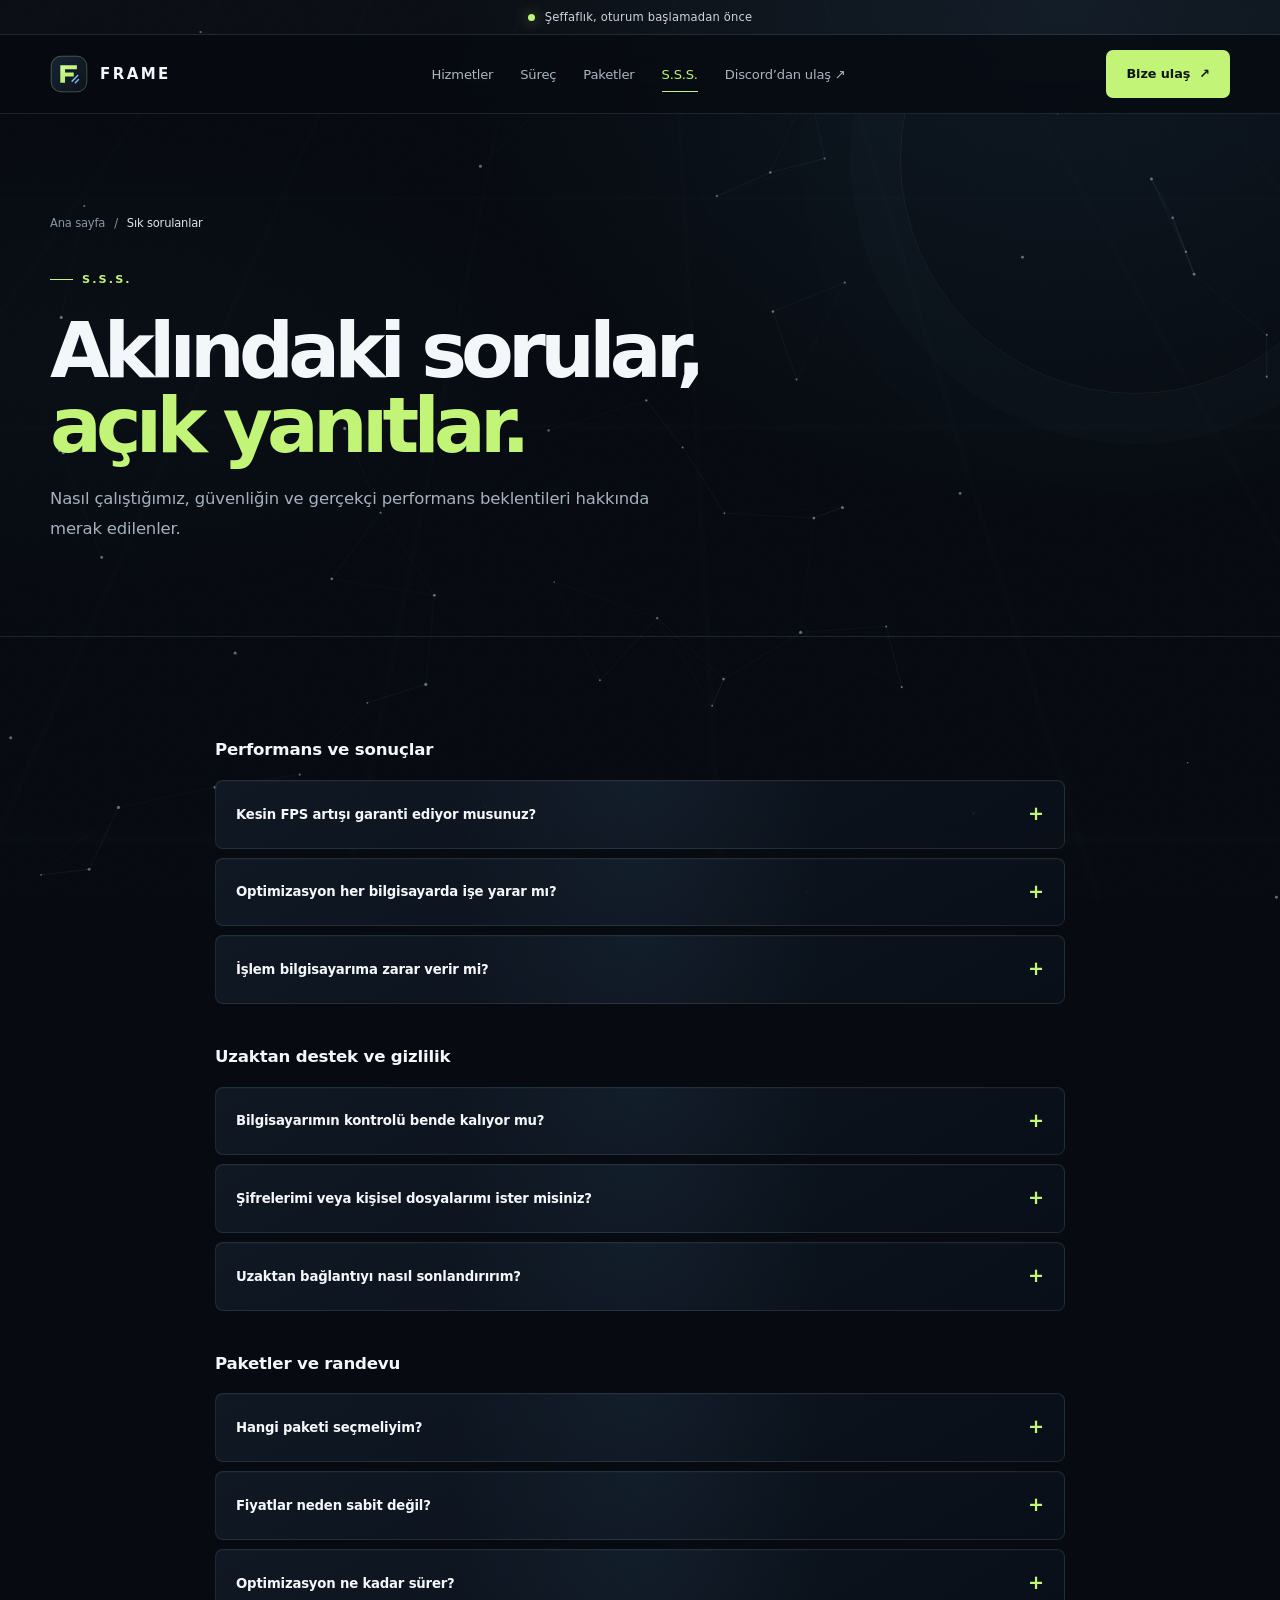
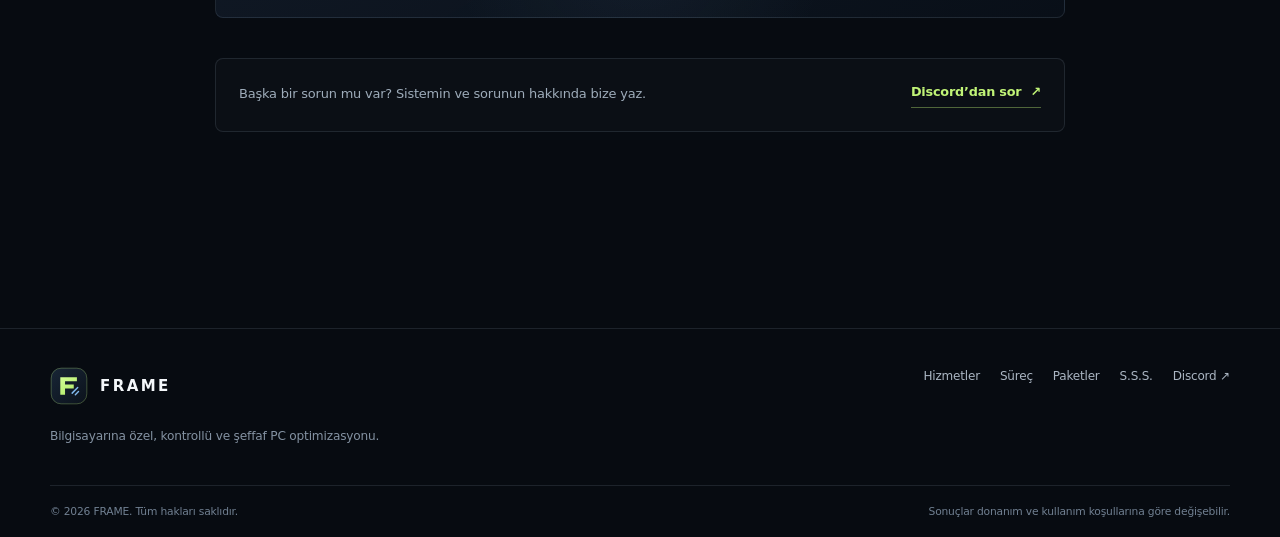
==== faq.html @ 78899b30 "Add files via upload" ====
<!doctype html>
<html lang="tr">
<head>
  <meta charset="utf-8"><meta name="viewport" content="width=device-width, initial-scale=1"><meta name="theme-color" content="#070b11">
  <meta name="description" content="PC optimizasyon hizmeti, uzaktan erişim, güvenlik ve performans beklentileri hakkında yanıtlar.">
  <title>Sık Sorulan Sorular — FRAME</title>
  <link rel="stylesheet" href="assets/css/styles.css"><link rel="stylesheet" href="assets/css/premium.css"><script src="assets/js/main.js" defer></script>
</head>
<body data-page="faq">
  <a class="skip-link" href="#main-content">İçeriğe geç</a>
  <div class="ambient-scene" aria-hidden="true"><span class="ambient-glow ambient-glow-one"></span><span class="ambient-glow ambient-glow-two"></span><span class="ambient-glow ambient-glow-three"></span><span class="ambient-grid"></span><span class="ambient-grain"></span></div>
  <div class="scroll-progress" aria-hidden="true"><span></span></div>
  <div class="topbar"><div class="container topbar-inner"><span class="status-dot"></span> Şeffaflık, oturum başlamadan önce</div></div>
  <header class="header"><nav class="container nav" aria-label="Ana navigasyon">
    <a class="brand" href="index.html" aria-label="FRAME ana sayfa"><img class="brand-mark" src="assets/images/frame-mark.svg" alt=""> FRAME</a>
    <div class="nav-links" id="nav-links"><a href="services.html">Hizmetler</a><a href="process.html">Süreç</a><a href="pricing.html">Paketler</a><a href="faq.html">S.S.S.</a><a href="https://discord.com/" target="_blank" rel="noreferrer">Discord’dan ulaş ↗</a></div>
    <a class="nav-cta" href="https://discord.com/" target="_blank" rel="noreferrer">Bize ulaş <span aria-hidden="true">↗</span></a><button class="menu-toggle" type="button" aria-label="Menüyü aç" aria-expanded="false" aria-controls="nav-links">☰</button>
  </nav></header>
  <main id="main-content">
    <section class="page-hero"><div class="container"><div class="breadcrumb"><a href="index.html">Ana sayfa</a><span>/</span><span>Sık sorulanlar</span></div><span class="eyebrow">S.S.S.</span><h1>Aklındaki sorular,<br><span>açık yanıtlar.</span></h1><p class="hero-copy">Nasıl çalıştığımız, güvenliğin ve gerçekçi performans beklentileri hakkında merak edilenler.</p></div></section>
    <section class="content-section"><div class="container faq-page-list">
      <div class="faq-category"><h2>Performans ve sonuçlar</h2><div class="faq-list">
        <details><summary>Kesin FPS artışı garanti ediyor musunuz?</summary><p>Hayır. Sonuçlar bilgisayarın parçalarına, oyuna, sıcaklıklara ve mevcut ayarlara göre değişir. Sabit FPS artışı sözü vermek yerine ölçülebilir ve gerçekçi beklentiler belirleriz.</p></details>
        <details><summary>Optimizasyon her bilgisayarda işe yarar mı?</summary><p>Hayır. Bazı sistemlerde ayarlar zaten doğru olabilir veya sorun donanım arızasından kaynaklanabilir. Böyle bir durumda optimizasyonun çözüm olmayabileceğini açıkça söyleriz.</p></details>
        <details><summary>İşlem bilgisayarıma zarar verir mi?</summary><p>Donanıma uygun ve geri alınabilir adımları tercih ederiz. BIOS veya hız aşırtma gibi hassas ayarlar ayrıca değerlendirilir ve açık onay olmadan uygulanmaz.</p></details>
      </div></div>
      <div class="faq-category"><h2>Uzaktan destek ve gizlilik</h2><div class="faq-list">
        <details><summary>Bilgisayarımın kontrolü bende kalıyor mu?</summary><p>Evet. Uzaktan bağlantı yalnızca senin bilgin ve onayınla başlar. İşlemi görebilir, soru sorabilir veya istediğin anda oturumu durdurabilirsin.</p></details>
        <details><summary>Şifrelerimi veya kişisel dosyalarımı ister misiniz?</summary><p>Hayır. Hesap şifrelerini paylaşmamalısın; kişisel dosyaların optimizasyonun parçası değildir.</p></details>
        <details><summary>Uzaktan bağlantıyı nasıl sonlandırırım?</summary><p>Oturum bittiğinde kullanılan uzak erişim uygulamasını kapatabilir ve erişim iznini kaldırabilirsin. Bağlantının nasıl kapatılacağını oturum sonunda birlikte kontrol ederiz.</p></details>
      </div></div>
      <div class="faq-category"><h2>Paketler ve randevu</h2><div class="faq-list">
        <details><summary>Hangi paketi seçmeliyim?</summary><p>Önce sistemini ve ihtiyacını konuşalım. Sana uygun kapsamı ve ücreti önceden sunarız; devam edip etmemek sana kalır.</p></details>
        <details><summary>Fiyatlar neden sabit değil?</summary><p>Sistem, oyun sayısı ve gerekli inceleme değişebildiği için nihai kapsam ve ücret ön görüşmeden sonra belirlenir. Herhangi bir işlem başlamadan önce fiyatı onaylarsın.</p></details>
        <details><summary>Optimizasyon ne kadar sürer?</summary><p>Süre, bilgisayarın durumuna ve üzerinde anlaşılan kapsama göre değişir. Randevu öncesi tahmini süreyi paylaşırız.</p></details>
      </div></div>
      <div class="contact-line"><p>Başka bir sorun mu var? Sistemin ve sorunun hakkında bize yaz.</p><a class="text-link" href="https://discord.com/" target="_blank" rel="noreferrer">Discord’dan sor <span aria-hidden="true">↗</span></a></div>
    </div></section>
  </main>
  <footer><div class="container footer-main"><div class="footer-brand"><a class="brand" href="index.html"><img class="brand-mark" src="assets/images/frame-mark.svg" alt=""> FRAME</a><p>Bilgisayarına özel, kontrollü ve şeffaf PC optimizasyonu.</p></div><div class="footer-links"><a href="services.html">Hizmetler</a><a href="process.html">Süreç</a><a href="pricing.html">Paketler</a><a href="faq.html">S.S.S.</a><a href="https://discord.com/" target="_blank" rel="noreferrer">Discord ↗</a></div></div><div class="container footer-bottom"><span>© 2026 FRAME. Tüm hakları saklıdır.</span><span>Sonuçlar donanım ve kullanım koşullarına göre değişebilir.</span></div></footer>
</body>
</html>
---- assets/css/styles.css ----
/* DÜZENLE: Renkleri :root değişkenlerinden, animasyon sürelerini @keyframes çevresindeki animation tanımlarından ayarla. */
:root {
      /* DÜZENLE: --accent vurgu rengini, --bg sayfa arka planını ayarlar. */
      color-scheme: dark;
      --bg: #080d14;
      --surface: #0e1621;
      --surface-raised: #111c29;
      --line: rgba(174, 197, 220, .13);
      --text: #f1f5f9;
      --muted: #a0adbd;
      --accent: #b7f36b;
      --accent-dark: #182615;
      --blue: #7db8ff;
      --max: 1160px;
    }

    *, *::before, *::after { box-sizing: border-box; }
    html { scroll-behavior: smooth; }
    :focus-visible { outline: 2px solid var(--accent); outline-offset: 4px; }
    .skip-link {
      position: fixed;
      top: 12px;
      left: 12px;
      z-index: 20;
      padding: 10px 14px;
      border-radius: 8px;
      background: var(--accent);
      color: #10170b;
      font-weight: 800;
      transform: translateY(-160%);
    }
    .skip-link:focus { transform: translateY(0); }
    body {
      margin: 0;
      background:
        radial-gradient(ellipse at 76% 7%, rgba(76, 128, 170, .12), transparent 32rem),
        var(--bg);
      color: var(--text);
      font-family: Inter, ui-sans-serif, system-ui, -apple-system, BlinkMacSystemFont, "Segoe UI", sans-serif;
      line-height: 1.6;
      -webkit-font-smoothing: antialiased;
    }
    a { color: inherit; text-decoration: none; }
    button { font: inherit; }
    .container { width: min(var(--max), calc(100% - 48px)); margin-inline: auto; }
    .eyebrow {
      display: inline-flex;
      align-items: center;
      gap: 9px;
      color: var(--accent);
      font-size: .76rem;
      font-weight: 750;
      letter-spacing: .14em;
      text-transform: uppercase;
    }
    .eyebrow::before { width: 19px; height: 1px; background: currentColor; content: ""; }
    .topbar {
      border-bottom: 1px solid var(--line);
      color: #cbd5e1;
      font-size: .78rem;
    }
    .topbar-inner { min-height: 38px; display: flex; align-items: center; justify-content: center; gap: 10px; }
    .status-dot { width: 7px; height: 7px; border-radius: 50%; background: var(--accent); box-shadow: 0 0 12px rgba(183, 243, 107, .7); }

    .header { position: sticky; top: 0; z-index: 10; border-bottom: 1px solid var(--line); background: rgba(8, 13, 20, .86); backdrop-filter: blur(16px); }
    .nav { min-height: 76px; display: flex; align-items: center; justify-content: space-between; gap: 24px; }
    .brand { display: inline-flex; align-items: center; gap: 11px; font-size: 1.05rem; font-weight: 850; letter-spacing: .12em; }
    .brand-mark {
      display: grid;
      width: 34px;
      aspect-ratio: 1;
      place-items: center;
      border: 1px solid rgba(183, 243, 107, .42);
      border-radius: 10px;
      color: var(--accent);
      font-size: .8rem;
      letter-spacing: 0;
      background: linear-gradient(145deg, rgba(183, 243, 107, .12), rgba(183, 243, 107, .02));
    }
    .nav-links { display: flex; align-items: center; gap: 30px; color: #b4bfcc; font-size: .88rem; }
    .nav-links a:hover, .footer-links a:hover { color: var(--accent); }
    .nav-cta, .button {
      display: inline-flex;
      min-height: 45px;
      align-items: center;
      justify-content: center;
      gap: 9px;
      padding: 0 18px;
      border: 1px solid rgba(183, 243, 107, .55);
      border-radius: 8px;
      background: var(--accent);
      color: #10170b;
      font-size: .88rem;
      font-weight: 800;
      transition: transform .25s cubic-bezier(.2,.75,.25,1), background .25s ease, box-shadow .25s ease, border-color .25s ease;
    }
    .nav-cta:hover, .button:hover { transform: translateY(-2px); background: #c9ff83; box-shadow: 0 9px 28px rgba(183,243,107,.16); }
    .nav-cta:active, .button:active { transform: translateY(0) scale(.98); }
    .button.secondary { border-color: var(--line); background: rgba(255,255,255,.035); color: var(--text); }
    .button.secondary:hover { border-color: rgba(183,243,107,.45); background: rgba(183,243,107,.07); }
    .menu-toggle { display: none; width: 42px; height: 42px; border: 1px solid var(--line); border-radius: 8px; background: var(--surface); color: var(--text); cursor: pointer; transition: border-color .2s ease, background .2s ease; }
    .menu-toggle:hover { border-color: rgba(183,243,107,.45); background: var(--surface-raised); }

    .hero { position: relative; overflow: hidden; padding: 106px 0 90px; }
    .hero::after {
      position: absolute;
      top: 30px;
      right: -130px;
      width: 570px;
      height: 570px;
      border: 1px solid rgba(125, 184, 255, .09);
      border-radius: 50%;
      box-shadow: 0 0 0 65px rgba(125,184,255,.018), 0 0 0 130px rgba(125,184,255,.014);
      content: "";
      pointer-events: none;
    }
    .hero::after { animation: ambient-drift 120s ease-in-out infinite alternate; }
    .hero-grid { position: relative; z-index: 1; display: grid; grid-template-columns: 1.1fr .9fr; align-items: center; gap: 70px; }
    h1, h2, h3, p { margin-top: 0; }
    h1 { max-width: 720px; margin: 21px 0 20px; font-size: clamp(2.8rem, 6.2vw, 5.15rem); line-height: 1.02; letter-spacing: -.065em; }
    h1 span { color: var(--accent); }
    .hero-copy { max-width: 570px; color: var(--muted); font-size: 1.08rem; }
    .hero-actions { display: flex; flex-wrap: wrap; gap: 12px; margin: 30px 0 29px; }
    .trust-row { display: flex; flex-wrap: wrap; gap: 19px; color: #c3ccd7; font-size: .8rem; }
    .trust-row span { display: inline-flex; align-items: center; gap: 7px; }
    .check { color: var(--accent); font-weight: 900; }
    .visual { position: relative; min-height: 390px; display: grid; place-items: center; }
    .orbit { position: absolute; width: min(100%, 400px); aspect-ratio: 1; border: 1px solid rgba(125,184,255,.16); border-radius: 50%; animation: orbit-drift 90s ease-in-out infinite alternate; }
    .orbit::before, .orbit::after { position: absolute; inset: 34px; border: 1px solid rgba(125,184,255,.10); border-radius: 50%; content: ""; }
    .orbit::after { inset: 75px; }
    .orbit-dot { position: absolute; top: 46px; right: 48px; width: 10px; height: 10px; border-radius: 50%; background: var(--accent); box-shadow: 0 0 23px var(--accent); }
    .pc-card {
      position: relative;
      width: min(100%, 360px);
      padding: 25px;
      border: 1px solid rgba(182, 204, 226, .17);
      border-radius: 18px;
      background: linear-gradient(145deg, rgba(22, 34, 48, .96), rgba(12, 20, 30, .93));
      box-shadow: 0 25px 90px rgba(0, 0, 0, .4), inset 0 1px rgba(255,255,255,.05);
      transform: none;
    }
    .card-heading { display: flex; align-items: center; justify-content: space-between; color: #d8e0e9; font-size: .8rem; }
    .live-pill { padding: 4px 9px; border: 1px solid rgba(183,243,107,.24); border-radius: 99px; background: rgba(183,243,107,.08); color: var(--accent); font-size: .67rem; font-weight: 800; letter-spacing: .08em; }
    .performance { display: flex; align-items: end; justify-content: space-between; margin: 31px 0 16px; }
    .performance strong { display: block; font-size: 2.8rem; line-height: 1; letter-spacing: -.06em; }
    .performance small { color: var(--muted); font-size: .75rem; }
    .trend { color: var(--accent); font-size: .82rem; font-weight: 750; }
    .chart { display: flex; height: 108px; align-items: end; gap: 7px; padding: 12px 2px 0; border-bottom: 1px solid var(--line); }
    .chart i { flex: 1; min-width: 7px; height: var(--h); border-radius: 4px 4px 0 0; background: linear-gradient(0deg, rgba(125,184,255,.24), rgba(125,184,255,.9)); transform-origin: bottom; }
    .chart.is-visible i { animation: bar-rise .85s cubic-bezier(.2,.75,.25,1) both; }
    .chart.is-visible i:nth-child(2) { animation-delay: .05s; }
    .chart.is-visible i:nth-child(3) { animation-delay: .1s; }
    .chart.is-visible i:nth-child(4) { animation-delay: .15s; }
    .chart.is-visible i:nth-child(5) { animation-delay: .2s; }
    .chart.is-visible i:nth-child(6) { animation-delay: .25s; }
    .chart.is-visible i:nth-child(7) { animation-delay: .3s; }
    .chart.is-visible i:nth-child(8) { animation-delay: .35s; }
    .chart.is-visible i:nth-child(9) { animation-delay: .4s; }
    .chart.is-visible i:nth-child(10) { animation-delay: .45s; }
    .chart.is-visible i:nth-child(11) { animation-delay: .5s; }
    .chart.is-visible i:nth-child(12) { animation-delay: .55s; }
    .chart i:nth-last-child(-n+4) { background: linear-gradient(0deg, rgba(183,243,107,.35), var(--accent)); }
    .chart-labels { display: flex; justify-content: space-between; margin-top: 9px; color: #8190a1; font-size: .65rem; }
    .metric-row { display: grid; grid-template-columns: 1fr 1fr; gap: 10px; margin-top: 20px; }
    .metric { padding: 11px; border: 1px solid var(--line); border-radius: 9px; background: rgba(255,255,255,.02); }
    .metric b { display: block; font-size: .95rem; }
    .metric small { color: var(--muted); font-size: .68rem; }
    .float-note { position: absolute; right: 0; bottom: 20px; padding: 12px 15px; border: 1px solid var(--line); border-radius: 10px; background: #101a26; box-shadow: 0 12px 35px rgba(0,0,0,.3); color: #dce5ee; font-size: .75rem; }
    .float-note strong { display: block; color: var(--accent); font-size: .83rem; }

    .proof-strip { border-block: 1px solid var(--line); background: rgba(255,255,255,.018); }
    .proof-grid { display: grid; grid-template-columns: repeat(3, 1fr); padding: 24px 0; }
    .proof-item { display: flex; justify-content: center; gap: 12px; padding: 8px 14px; border-right: 1px solid var(--line); }
    .proof-item:last-child { border: 0; }
    .proof-icon { color: var(--accent); font-size: 1.2rem; }
    .proof-item b { display: block; font-size: .88rem; }
    .proof-item small { color: var(--muted); font-size: .74rem; }

    section.content-section { padding: 100px 0; }
    .section-head { max-width: 660px; margin-bottom: 43px; }
    .section-head h2 { margin: 14px 0; font-size: clamp(2rem, 4vw, 3.2rem); line-height: 1.1; letter-spacing: -.045em; }
    .section-head p { margin-bottom: 0; color: var(--muted); }
    .services-grid { display: grid; grid-template-columns: repeat(3, 1fr); gap: 15px; }
    .service-card { min-height: 220px; padding: 25px; border: 1px solid var(--line); border-radius: 13px; background: linear-gradient(160deg, rgba(255,255,255,.035), rgba(255,255,255,.012)); transition: transform .3s cubic-bezier(.2,.75,.25,1), border-color .3s ease, background .3s ease; }
    .service-card:hover { transform: translateY(-5px); border-color: rgba(183,243,107,.34); background: linear-gradient(160deg, rgba(183,243,107,.055), rgba(255,255,255,.012)); }
    .service-icon { display: grid; width: 43px; height: 43px; margin-bottom: 22px; place-items: center; border: 1px solid rgba(183,243,107,.2); border-radius: 11px; background: rgba(183,243,107,.07); color: var(--accent); font-size: 1.15rem; transition: transform .3s ease, background .3s ease; }
    .service-card:hover .service-icon { transform: rotate(-7deg) scale(1.08); background: rgba(183,243,107,.13); }
    .service-card h3 { margin-bottom: 8px; font-size: 1.02rem; }
    .service-card p { margin-bottom: 0; color: var(--muted); font-size: .87rem; }

    .process-section { border-block: 1px solid var(--line); background: linear-gradient(180deg, rgba(16,26,38,.56), rgba(8,13,20,.2)); }
    .process-grid { display: grid; grid-template-columns: repeat(4, 1fr); gap: 24px; }
    .step { position: relative; padding-top: 20px; border-top: 1px solid rgba(183,243,107,.35); transition: transform .3s ease; }
    .step:hover { transform: translateY(-4px); }
    .step-num { color: var(--accent); font-size: .74rem; font-weight: 800; letter-spacing: .12em; }
    .step h3 { margin: 14px 0 8px; font-size: 1rem; }
    .step p { margin-bottom: 0; color: var(--muted); font-size: .85rem; }

    .pricing-grid { display: grid; grid-template-columns: repeat(3, 1fr); align-items: stretch; gap: 16px; }
    .price-card { position: relative; display: flex; flex-direction: column; padding: 27px; border: 1px solid var(--line); border-radius: 14px; background: var(--surface); transition: transform .3s cubic-bezier(.2,.75,.25,1), border-color .3s ease, box-shadow .3s ease; }
    .price-card:hover { transform: translateY(-5px); border-color: rgba(183,243,107,.35); box-shadow: 0 18px 45px rgba(0,0,0,.2); }
    .price-card.featured { border-color: rgba(183,243,107,.58); background: linear-gradient(160deg, rgba(183,243,107,.09), var(--surface) 45%); box-shadow: 0 15px 50px rgba(0,0,0,.18); }
    .popular { position: absolute; top: 15px; right: 15px; color: var(--accent); font-size: .64rem; font-weight: 850; letter-spacing: .1em; }
    .price-card h3 { margin-bottom: 6px; font-size: 1.1rem; }
    .price-card > p { min-height: 44px; margin-bottom: 22px; color: var(--muted); font-size: .84rem; }
    .price { margin-bottom: 20px; font-size: 2.2rem; font-weight: 850; letter-spacing: -.06em; }
    .price small { color: var(--muted); font-size: .76rem; font-weight: 500; letter-spacing: 0; }
    .features { display: grid; gap: 11px; margin: 0 0 25px; padding: 0; list-style: none; color: #cad3de; font-size: .83rem; }
    .features li { display: flex; gap: 9px; }
    .price-card .button { width: 100%; margin-top: auto; }
    .price-note { margin: 20px auto 0; color: #8492a3; font-size: .75rem; text-align: center; }

    .faq-section { padding-top: 20px !important; }
    .faq-layout { display: grid; grid-template-columns: .8fr 1.2fr; gap: 70px; }
    .faq-layout .section-head { margin-bottom: 0; }
    .faq-list { display: grid; gap: 10px; }
    details { padding: 17px 18px; border: 1px solid var(--line); border-radius: 10px; background: rgba(255,255,255,.02); transition: border-color .2s ease, background .2s ease; }
    details[open] { border-color: rgba(183,243,107,.3); background: rgba(183,243,107,.035); }
    summary { display: flex; align-items: center; justify-content: space-between; gap: 18px; cursor: pointer; font-size: .9rem; font-weight: 700; list-style: none; }
    summary::-webkit-details-marker { display: none; }
    summary::after { color: var(--accent); content: "+"; font-size: 1.2rem; }
    details[open] summary::after { content: "−"; }
    details p { margin: 13px 0 0; color: var(--muted); font-size: .85rem; }

    .cta-panel { display: flex; align-items: center; justify-content: space-between; gap: 35px; padding: 36px 40px; border: 1px solid rgba(183,243,107,.25); border-radius: 16px; background: radial-gradient(ellipse at 85% 0%, rgba(183,243,107,.12), transparent 45%), var(--surface); transition: border-color .3s ease, box-shadow .3s ease; }
    .cta-panel:hover { border-color: rgba(183,243,107,.44); box-shadow: 0 16px 50px rgba(0,0,0,.15); }
    .cta-panel h2 { margin: 10px 0 7px; font-size: clamp(1.6rem, 3vw, 2.3rem); letter-spacing: -.04em; }
    .cta-panel p { margin-bottom: 0; color: var(--muted); font-size: .9rem; }
    footer { margin-top: 90px; border-top: 1px solid var(--line); }
    .footer-main { display: flex; align-items: start; justify-content: space-between; gap: 30px; padding: 36px 0; }
    .footer-brand p { max-width: 350px; margin: 13px 0 0; color: var(--muted); font-size: .8rem; }
    .footer-links { display: flex; flex-wrap: wrap; gap: 22px; color: #bac5d1; font-size: .82rem; }
    .footer-links a { transition: color .2s ease; }
    .footer-bottom { display: flex; justify-content: space-between; gap: 15px; padding: 17px 0; border-top: 1px solid var(--line); color: #788697; font-size: .72rem; }

    /* Kaydırırken bölümleri yumuşakça göster. JS yoksa içerik normal görünür. */
    .reveal { opacity: 0; transform: translateY(22px); transition: opacity .65s ease, transform .65s cubic-bezier(.2,.75,.25,1); transition-delay: var(--reveal-delay, 0ms); }
    .reveal.is-visible { opacity: 1; transform: translateY(0); }
    body.motion-enabled .hero-grid > div:first-child > * { animation: hero-enter .7s both; }
    body.motion-enabled .hero-grid > div:first-child > *:nth-child(2) { animation-delay: .08s; }
    body.motion-enabled .hero-grid > div:first-child > *:nth-child(3) { animation-delay: .16s; }
    body.motion-enabled .hero-grid > div:first-child > *:nth-child(4) { animation-delay: .24s; }
    body.motion-enabled .hero-grid > div:first-child > *:nth-child(5) { animation-delay: .32s; }
    @keyframes hero-enter { from { opacity: 0; transform: translateY(18px); } to { opacity: 1; transform: translateY(0); } }
    @keyframes orbit-drift { from { transform: rotate(-2deg); } to { transform: rotate(2deg); } }
    @keyframes ambient-drift { from { transform: translate3d(0, 0, 0); } to { transform: translate3d(-5px, 4px, 0); } }
    @keyframes bar-rise { from { transform: scaleY(.12); } to { transform: scaleY(1); } }

    @media (max-width: 850px) {
      .hero { padding: 76px 0 65px; }
      .hero-grid { grid-template-columns: 1fr; gap: 28px; }
      .visual { min-height: 370px; }
      .hero-copy { max-width: 650px; }
      .services-grid, .pricing-grid { grid-template-columns: repeat(2, 1fr); }
      .price-card:last-child { grid-column: 1 / -1; }
      .process-grid { grid-template-columns: repeat(2, 1fr); row-gap: 32px; }
      .faq-layout { grid-template-columns: 1fr; gap: 28px; }
    }
    @media (max-width: 620px) {
      .container { width: min(var(--max), calc(100% - 34px)); }
      .topbar-inner { font-size: .68rem; }
      .nav { min-height: 66px; }
      .menu-toggle { display: inline-grid; place-items: center; }
      .nav-cta { display: none; }
      .nav-links { position: absolute; top: 65px; right: 0; left: 0; display: none; flex-direction: column; align-items: stretch; gap: 0; padding: 10px 17px 17px; border-bottom: 1px solid var(--line); background: #0a111a; }
      .nav-links.open { display: flex; }
      .nav-links a { padding: 11px 3px; }
      .nav-links a:last-child { margin-top: 6px; padding: 10px 13px; border: 1px solid rgba(183,243,107,.35); border-radius: 7px; color: var(--accent); }
      .hero { padding: 64px 0 48px; }
      h1 { font-size: clamp(2.65rem, 13vw, 4rem); }
      .hero-copy { font-size: .97rem; }
      .trust-row { gap: 10px 15px; }
      .visual { min-height: 0; display: flex; flex-direction: column; gap: 12px; padding-top: 8px; }
      .orbit { top: 0; left: 50%; width: min(100%, 330px); translate: -50% 0; }
      .pc-card { width: 100%; max-width: 360px; padding: 20px; }
      .card-heading { flex-wrap: wrap; gap: 8px; }
      .performance { flex-wrap: wrap; gap: 8px 12px; }
      .performance strong { font-size: clamp(2rem, 9vw, 2.8rem); }
      .metric-row { grid-template-columns: repeat(2, minmax(0, 1fr)); }
      .metric { min-width: 0; }
      .metric b, .metric small { overflow-wrap: anywhere; }
      .float-note { position: relative; right: auto; bottom: auto; align-self: flex-end; max-width: 100%; }
      .proof-grid { grid-template-columns: 1fr; padding: 13px 0; }
      .proof-item { justify-content: start; padding: 12px 4px; border-right: 0; border-bottom: 1px solid var(--line); }
      .proof-item:last-child { border-bottom: 0; }
      section.content-section { padding: 72px 0; }
      .services-grid, .pricing-grid, .process-grid { grid-template-columns: 1fr; }
      .price-card:last-child { grid-column: auto; }
      .service-card { min-height: 0; }
      .price-card > p { min-height: 0; }
      .cta-panel { align-items: start; flex-direction: column; padding: 27px 23px; }
      .footer-main, .footer-bottom { flex-direction: column; }
      .footer-main { padding: 29px 0; }
      .footer-bottom { gap: 4px; }
    }
    @media (prefers-reduced-motion: reduce) {
      *, *::before, *::after { scroll-behavior: auto !important; transition-duration: .01ms !important; animation-duration: .01ms !important; }
      .reveal { opacity: 1; transform: none; }
    }
---- assets/css/premium.css ----
/* DÜZENLE: Bu renk değişkenleri sitenin renklerini ve ortak genişliğini yönetir. */
:root {
  --bg: #070b11;
  --surface: #0c131d;
  --surface-raised: #101a27;
  --line: rgba(174, 197, 220, .13);
  --text: #f4f7fa;
  --muted: #a2afbd;
  --accent: #c1f477;
  --blue: #8cc8ff;
  --max: 1180px;
  --ink: var(--bg);
  --panel: var(--surface);
  --panel-2: var(--surface-raised);
  --acid: var(--accent);
  --ice: var(--blue);
  --content: var(--max);
  --panel-3: #142131;
  --stroke: var(--line);
  --stroke-strong: rgba(174, 197, 220, .22);
  --white: var(--text);
  --soft: var(--muted);
  --ease-out: cubic-bezier(.2, .75, .25, 1);
}

html { background: var(--ink); }
body {
  position: relative;
  isolation: isolate;
  overflow-x: hidden;
  background: transparent;
  color: var(--white);
  font-family: Inter, "Segoe UI", ui-sans-serif, system-ui, sans-serif;
  letter-spacing: -.012em;
}
::selection { background: rgba(193, 244, 119, .28); color: var(--white); }
.container { width: min(var(--content), calc(100% - 56px)); }
.ambient-scene {
  position: fixed;
  z-index: -1;
  inset: 0;
  overflow: hidden;
  background:
    radial-gradient(ellipse at 83% 0%, rgba(69,122,166,.12), transparent 38rem),
    radial-gradient(ellipse at 6% 40%, rgba(49,83,107,.055), transparent 32rem),
    var(--ink);
  pointer-events: none;
}
.ambient-glow {
  position: absolute;
  display: block;
  width: min(54vw, 680px);
  aspect-ratio: 1;
  border: 1px solid rgba(140,200,255,.055);
  border-radius: 50%;
  opacity: .5;
  filter: blur(.2px);
  will-change: transform;
}
.ambient-glow::before, .ambient-glow::after {
  position: absolute;
  border: 1px solid rgba(140,200,255,.035);
  border-radius: inherit;
  content: "";
}
.ambient-glow::before { inset: 9%; }
.ambient-glow::after { inset: 21%; border-color: rgba(193,244,119,.035); }
.ambient-glow-one { top: -30%; left: 53%; animation: glow-one-drift 52s ease-in-out infinite alternate; }
.ambient-glow-two { top: 28%; left: -31%; width: min(47vw, 590px); opacity: .28; animation: glow-two-drift 68s ease-in-out infinite alternate; }
.ambient-glow-three { top: 68%; left: 57%; width: min(39vw, 500px); opacity: .24; animation: glow-three-drift 74s ease-in-out infinite alternate; }
.ambient-grid {
  position: absolute;
  inset: -20%;
  opacity: .105;
  background-image: linear-gradient(rgba(153,184,210,.09) 1px, transparent 1px), linear-gradient(90deg, rgba(153,184,210,.09) 1px, transparent 1px);
  background-size: 76px 76px;
  mask-image: radial-gradient(ellipse at 52% 37%, #000 0%, transparent 69%);
  -webkit-mask-image: radial-gradient(ellipse at 52% 37%, #000 0%, transparent 69%);
  transform: perspective(800px) rotateX(62deg) scale(1.4);
  transform-origin: center top;
  animation: grid-drift 105s linear infinite;
}
.network-canvas { position: absolute; inset: 0; width: 100%; height: 100%; opacity: .7; }
.ambient-grain {
  position: absolute;
  inset: 0;
  opacity: .12;
  background-image: url("data:image/svg+xml,%3Csvg viewBox='0 0 180 180' xmlns='http://www.w3.org/2000/svg'%3E%3Cfilter id='n'%3E%3CfeTurbulence type='fractalNoise' baseFrequency='.92' numOctaves='3' stitchTiles='stitch'/%3E%3C/filter%3E%3Crect width='100%25' height='100%25' filter='url(%23n)' opacity='.12'/%3E%3C/svg%3E");
  background-size: 180px 180px;
}
.scroll-progress { position: fixed; z-index: 30; top: 0; right: 0; left: 0; height: 2px; background: transparent; pointer-events: none; }
.scroll-progress span { display: block; width: 100%; height: 100%; background: linear-gradient(90deg, var(--ice), var(--acid)); box-shadow: 0 0 12px rgba(193,244,119,.45); transform: scaleX(0); transform-origin: left; }
.eyebrow { color: var(--acid); font-size: .7rem; font-weight: 800; letter-spacing: .19em; }
.eyebrow::before { width: 23px; }

.topbar { border-color: var(--stroke); background: rgba(255,255,255,.018); }
.topbar-inner { min-height: 34px; font-size: .72rem; letter-spacing: .015em; }
.status-dot { box-shadow: 0 0 14px rgba(193,244,119,.58); }
.header { border-color: var(--stroke); background: rgba(7,11,17,.78); }
.nav { min-height: 78px; }
.brand { gap: 12px; font-size: .94rem; letter-spacing: .16em; }
.brand-mark { display: block; width: 38px; height: 38px; border: 0; border-radius: 0; background: none; box-shadow: none; object-fit: contain; transition: transform .3s var(--ease-out), filter .3s ease; }
.brand:hover .brand-mark { transform: rotate(-5deg) scale(1.06); filter: drop-shadow(0 0 10px rgba(193,244,119,.2)); }
.nav-links { gap: 27px; color: #aab5c2; font-size: .82rem; }
.nav-links a { position: relative; padding: 8px 0; transition: color .2s ease; }
.nav-links a::after { position: absolute; right: 0; bottom: 1px; left: 0; height: 1px; background: var(--acid); content: ""; transform: scaleX(0); transform-origin: left; transition: transform .25s var(--ease-out); }
.nav-links a:hover, .nav-links a[aria-current="page"] { color: var(--white); }
.nav-links a:hover::after, .nav-links a[aria-current="page"]::after { transform: scaleX(1); }
.nav-links a[aria-current="page"] { color: var(--acid); }
.nav-cta, .button { min-height: 48px; padding-inline: 19px; border-radius: 7px; font-size: .8rem; letter-spacing: -.005em; }
.nav-cta, .button:not(.secondary) { border-color: rgba(193,244,119,.6); background: var(--acid); }
.nav-cta:hover, .button:hover { background: #d0ff91; box-shadow: 0 12px 34px rgba(193,244,119,.18); }
.button.secondary { border-color: var(--stroke-strong); background: rgba(255,255,255,.025); }
.button.secondary:hover { border-color: rgba(193,244,119,.4); background: rgba(193,244,119,.06); }

.hero { isolation: isolate; min-height: 590px; padding: 100px 0 76px; }
.hero::before {
  position: absolute;
  z-index: -1;
  top: 7%;
  right: -23rem;
  width: 64rem;
  aspect-ratio: 1;
  border: 1px solid rgba(140,200,255,.08);
  border-radius: 50%;
  box-shadow: 0 0 0 5rem rgba(140,200,255,.013), 0 0 0 10rem rgba(140,200,255,.009);
  content: "";
  pointer-events: none;
  animation: ambient-breathe 150s ease-in-out infinite alternate;
}
.hero::after { display: none; }
.hero-grid { grid-template-columns: 1.08fr .92fr; gap: clamp(42px, 7vw, 98px); }
.hero-grid > div:first-child > * { animation: hero-arrive .72s var(--ease-out) both; }
.hero-grid > div:first-child > *:nth-child(2) { animation-delay: .08s; }
.hero-grid > div:first-child > *:nth-child(3) { animation-delay: .16s; }
.hero-grid > div:first-child > *:nth-child(4) { animation-delay: .24s; }
.hero-grid > div:first-child > *:nth-child(5) { animation-delay: .32s; }
h1 { max-width: 760px; margin-block: 24px 21px; font-size: clamp(3.3rem, 6.7vw, 6.2rem); font-weight: 680; line-height: .98; letter-spacing: -.075em; }
h1 span { color: var(--acid); }
.hero-copy { max-width: 565px; color: #a5b1bf; font-size: 1.03rem; line-height: 1.8; letter-spacing: -.01em; }
.hero-actions { gap: 11px; margin-block: 29px 25px; }
.trust-row { gap: 12px 19px; color: #c0cad5; font-size: .75rem; }
.trust-row span { gap: 8px; }
.check { color: var(--acid); }

.visual { min-height: 425px; display: flex; flex-direction: column; align-items: center; justify-content: center; gap: 12px; perspective: 1100px; }
.orbit { width: min(100%, 440px); border-color: rgba(140,200,255,.12); animation-duration: 140s !important; }
.orbit::before, .orbit::after { border-color: rgba(140,200,255,.08); }
.orbit-dot { top: 47px; right: 56px; width: 8px; height: 8px; }
.pc-card {
  z-index: 1;
  width: min(100%, 390px);
  padding: 27px;
  border-color: rgba(183,203,222,.17);
  border-radius: 14px;
  background: linear-gradient(145deg, rgba(18,29,42,.96), rgba(10,17,27,.97));
  box-shadow: 0 32px 100px rgba(0,0,0,.42), 0 0 80px rgba(95,157,203,.055), inset 0 1px rgba(255,255,255,.055);
  animation: dashboard-hover 12s ease-in-out infinite;
  transform-style: preserve-3d;
  transition: border-color .35s ease, box-shadow .35s ease;
}
.visual:hover .pc-card { border-color: rgba(193,244,119,.29); box-shadow: 0 38px 110px rgba(0,0,0,.48), 0 0 75px rgba(95,157,203,.08), inset 0 1px rgba(255,255,255,.07); }
.card-heading { color: #d5dee8; font-size: .71rem; letter-spacing: .07em; }
.live-pill { padding: 5px 10px; font-size: .61rem; letter-spacing: .1em; }
.session-intro { display: flex; align-items: center; gap: 14px; margin: 30px 0 22px; }
.session-mark { display: block; width: 50px; height: 50px; flex: 0 0 auto; border: 0; border-radius: 0; background: none; object-fit: contain; filter: drop-shadow(0 4px 14px rgba(0,0,0,.25)); }
.session-intro strong, .session-intro span { display: block; }
.session-intro strong { font-size: 1.4rem; letter-spacing: -.05em; }
.session-intro div > span { margin-top: 3px; color: #91a0b0; font-size: .7rem; }
.session-steps { position: relative; display: grid; }
.session-steps::before { position: absolute; top: 19px; bottom: 19px; left: 12px; width: 1px; background: linear-gradient(180deg, rgba(193,244,119,.42), rgba(140,200,255,.16), rgba(193,244,119,.28)); content: ""; }
.session-step { position: relative; display: grid; grid-template-columns: 30px minmax(0,1fr) auto; align-items: center; gap: 11px; min-height: 62px; padding: 11px 0; border-top: 1px solid rgba(174,197,220,.1); }
.session-number { z-index: 1; display: grid; width: 25px; height: 25px; place-items: center; border: 1px solid rgba(193,244,119,.25); border-radius: 50%; background: #111b28; color: var(--acid); font-size: .57rem; font-weight: 800; font-variant-numeric: tabular-nums; }
.session-step > div strong, .session-step > div span { display: block; }
.session-step > div strong { color: #e7edf2; font-size: .75rem; font-weight: 700; }
.session-step > div span { margin-top: 3px; color: #8f9dad; font-size: .63rem; line-height: 1.5; }
.session-tag { padding: 5px 8px; border: 1px solid rgba(174,197,220,.12); border-radius: 4px; color: #a5b1be; font-size: .52rem; font-weight: 750; letter-spacing: .07em; white-space: nowrap; }
.session-step:nth-child(2) .session-tag { border-color: rgba(193,244,119,.2); color: var(--acid); }
.session-footer { display: flex; align-items: center; gap: 8px; margin-top: 15px; padding-top: 13px; border-top: 1px solid rgba(174,197,220,.1); color: #aeb9c5; font-size: .66rem; }
.session-footer-dot { width: 6px; height: 6px; flex: 0 0 auto; border-radius: 50%; background: var(--acid); box-shadow: 0 0 10px rgba(193,244,119,.4); }

.proof-strip { border-color: var(--stroke); background: rgba(255,255,255,.015); }
.proof-grid { padding-block: 20px; }
.proof-item { justify-content: flex-start; padding-inline: 24px; border-color: var(--stroke); }
.proof-item:first-child { padding-left: 0; }
.proof-icon { color: var(--acid); font-size: 1.05rem; }
.proof-item b { font-size: .78rem; }
.proof-item small { color: #8492a2; font-size: .68rem; }

.content-section { padding-block: 104px; }
.section-head { max-width: 670px; margin-bottom: 48px; }
.section-head h2 { margin-block: 17px 14px; font-size: clamp(2.15rem, 4.3vw, 3.7rem); font-weight: 630; line-height: 1.06; letter-spacing: -.06em; }
.section-head p { max-width: 590px; color: var(--soft); font-size: .96rem; line-height: 1.8; }
.section-topline { display: flex; align-items: end; justify-content: space-between; gap: 30px; margin-bottom: 42px; }
.section-topline .section-head { margin-bottom: 0; }
.text-link { display: inline-flex; align-items: center; gap: 9px; padding-bottom: 5px; border-bottom: 1px solid rgba(193,244,119,.38); color: var(--acid); font-size: .8rem; font-weight: 750; white-space: nowrap; transition: gap .2s ease, border-color .2s ease; }
.text-link:hover { gap: 14px; border-color: var(--acid); }

.service-card, .price-card, .editorial-card, .step, .faq-list details {
  border-color: var(--stroke);
  background: radial-gradient(260px circle at var(--pointer-x, 50%) var(--pointer-y, 0%), rgba(140,200,255,.055), transparent 72%), linear-gradient(150deg, rgba(17,27,40,.85), rgba(10,16,25,.88));
  box-shadow: inset 0 1px rgba(255,255,255,.018);
}
.services-grid { gap: 13px; }
.service-card { position: relative; min-height: 225px; padding: 25px; overflow: hidden; border-radius: 9px; transition: transform .4s var(--ease-out), border-color .35s ease, background .35s ease, box-shadow .35s ease; }
.service-card::after { position: absolute; right: -65px; bottom: -100px; width: 190px; aspect-ratio: 1; border: 1px solid rgba(140,200,255,.07); border-radius: 50%; box-shadow: 0 0 0 24px rgba(140,200,255,.018); content: ""; transition: transform .55s var(--ease-out), border-color .3s ease; }
.service-card:hover { transform: translateY(-6px); border-color: rgba(193,244,119,.32); background: radial-gradient(260px circle at var(--pointer-x, 50%) var(--pointer-y, 0%), rgba(193,244,119,.075), transparent 72%), linear-gradient(150deg, rgba(20,34,47,.98), rgba(10,17,26,.96)); box-shadow: 0 22px 60px rgba(0,0,0,.22); }
.service-card:hover::after { transform: scale(1.18); border-color: rgba(193,244,119,.12); }
.service-card::before, .editorial-card::before, .price-card::before, .roadmap-card::after {
  position: absolute;
  top: 0;
  left: -130%;
  width: 75%;
  height: 1px;
  background: linear-gradient(90deg, transparent, rgba(193,244,119,.65), transparent);
  content: "";
  transition: left .75s var(--ease-out);
}
.service-card:hover::before, .editorial-card:hover::before, .price-card:hover::before, .roadmap-card:hover::after { left: 130%; }
.service-icon { width: 42px; height: 42px; margin-bottom: 25px; border-color: rgba(193,244,119,.2); border-radius: 9px; background: linear-gradient(145deg, rgba(193,244,119,.1), rgba(193,244,119,.025)); font-size: 1rem; }
.service-card h3 { margin-bottom: 9px; font-size: .96rem; letter-spacing: -.025em; }
.service-card p { max-width: 34ch; color: #99a7b6; font-size: .8rem; line-height: 1.75; }

.process-section { border-color: var(--stroke); background: linear-gradient(180deg, rgba(13,21,31,.8), rgba(7,11,17,.55)); }
.process-grid { position: relative; gap: 18px; }
.process-grid::before { position: absolute; top: 0; right: 10%; left: 10%; height: 1px; background: linear-gradient(90deg, transparent, rgba(193,244,119,.28), transparent); content: ""; }
.step { min-height: 185px; padding: 23px 19px 20px; border: 1px solid var(--stroke); border-top-color: transparent; border-radius: 0 0 9px 9px; background: linear-gradient(180deg, rgba(255,255,255,.018), transparent); transition: transform .35s var(--ease-out), background .3s ease; }
.step:hover { transform: translateY(-5px); background: linear-gradient(180deg, rgba(193,244,119,.045), transparent); }
.step-num { color: var(--acid); font-size: .66rem; letter-spacing: .14em; }
.step h3 { margin-block: 22px 8px; font-size: .94rem; }
.step p { color: #97a5b4; font-size: .78rem; line-height: 1.75; }

.pricing-grid { align-items: stretch; gap: 13px; }
.price-card { min-width: 0; padding: 27px; border-radius: 9px; transition: transform .35s var(--ease-out), border-color .3s ease, box-shadow .3s ease; }
.price-card:hover { transform: translateY(-5px); border-color: rgba(193,244,119,.35); box-shadow: 0 23px 60px rgba(0,0,0,.28); }
.price-card.featured { border-color: rgba(193,244,119,.44); background: radial-gradient(260px circle at var(--pointer-x, 50%) var(--pointer-y, 0%), rgba(193,244,119,.07), transparent 72%), radial-gradient(ellipse at 100% 0, rgba(193,244,119,.095), transparent 42%), linear-gradient(150deg, #111d29, #0b121c); }
.price-card h3 { font-size: 1.02rem; }
.price-card > p { color: #98a6b5; font-size: .79rem; line-height: 1.7; }
.popular { color: var(--acid); font-size: .58rem; letter-spacing: .12em; }
.price { font-size: 2.05rem; }
.features { color: #c3ccd6; font-size: .78rem; line-height: 1.7; }
.features li { align-items: flex-start; gap: 11px; }
.features li .check { flex: 0 0 auto; line-height: 1.7; }
.features li span { min-width: 0; }
.price-note { max-width: 650px; color: #7f8d9d; font-size: .72rem; line-height: 1.7; }
.package-comparison { margin-top: 58px; }
.comparison-heading { margin-bottom: 18px; }
.comparison-heading h2 { margin: 12px 0 0; font-size: clamp(1.45rem, 3vw, 2rem); letter-spacing: -.045em; }
.comparison-scroll { overflow-x: auto; border: 1px solid var(--stroke); border-radius: 9px; background: linear-gradient(150deg, rgba(17,27,40,.88), rgba(10,16,25,.9)); scrollbar-color: rgba(193,244,119,.35) rgba(255,255,255,.04); }
.comparison-scroll table { width: 100%; min-width: 650px; border-collapse: collapse; text-align: center; }
.comparison-scroll th, .comparison-scroll td { padding: 15px 18px; border-bottom: 1px solid var(--stroke); }
.comparison-scroll thead th { color: var(--white); font-size: .8rem; font-weight: 750; line-height: 1.6; }
.comparison-scroll thead th:first-child { width: 48%; text-align: left; }
.comparison-scroll thead th span { color: var(--soft); font-size: .72rem; font-weight: 550; }
.comparison-scroll tbody th { color: #bac5d0; font-size: .78rem; font-weight: 500; line-height: 1.6; text-align: left; }
.comparison-scroll tbody td { color: var(--acid); font-size: 1rem; font-weight: 850; }
.comparison-scroll tbody tr:last-child th, .comparison-scroll tbody tr:last-child td { border-bottom: 0; }
.comparison-scroll .comparison-featured { background: rgba(193,244,119,.045); }
.comparison-scroll thead .comparison-featured { color: var(--acid); }
.comparison-scroll .comparison-excluded { color: #647181; font-weight: 500; }
.comparison-check { text-shadow: 0 0 15px rgba(193,244,119,.3); }
.comparison-note { margin: 13px 0 0; color: #8492a3; font-size: .72rem; line-height: 1.7; }

.faq-layout { gap: 75px; }
.faq-list { gap: 9px; }
.faq-list details { padding: 18px 20px; border-radius: 8px; transition: border-color .25s ease, background .25s ease; }
.faq-list details[open] { border-color: rgba(193,244,119,.3); background: linear-gradient(145deg, rgba(193,244,119,.045), rgba(14,22,33,.8)); }
.faq-list summary { font-size: .83rem; }
.faq-list details p { color: #9ba9b8; font-size: .79rem; line-height: 1.8; }

.cta-panel { position: relative; overflow: hidden; border-color: rgba(193,244,119,.22); border-radius: 10px; background: radial-gradient(ellipse at 85% -20%, rgba(193,244,119,.12), transparent 42%), linear-gradient(115deg, #101b27, #0b121b); }
.cta-panel::after { position: absolute; top: -125px; right: 20%; width: 260px; aspect-ratio: 1; border: 1px solid rgba(193,244,119,.09); border-radius: 50%; box-shadow: 0 0 0 30px rgba(193,244,119,.015), 0 0 0 60px rgba(193,244,119,.01); content: ""; pointer-events: none; }
.cta-panel > * { position: relative; z-index: 1; }
.cta-panel h2 { font-weight: 640; }
.cta-panel p { color: #9ba9b8; }
footer { margin-top: 96px; border-color: var(--stroke); }
.footer-main { padding-block: 38px; }
.footer-brand p { color: #8492a2; font-size: .76rem; line-height: 1.75; }
.footer-links { gap: 20px; color: #abb6c3; font-size: .75rem; }
.footer-bottom { color: #718092; font-size: .67rem; }

/* Dedicated pages share one clear editorial header and content rhythm. */
.page-hero { position: relative; padding: 100px 0 76px; overflow: hidden; border-bottom: 1px solid var(--stroke); }
.page-hero::after { position: absolute; top: -190px; right: -90px; width: 470px; aspect-ratio: 1; border: 1px solid rgba(140,200,255,.08); border-radius: 50%; box-shadow: 0 0 0 50px rgba(140,200,255,.012), 0 0 0 100px rgba(140,200,255,.008); content: ""; pointer-events: none; }
.page-hero .container { position: relative; z-index: 1; }
.page-hero h1 { max-width: 850px; font-size: clamp(3rem, 6vw, 5.7rem); }
.page-hero .hero-copy { max-width: 650px; }
.breadcrumb { display: flex; align-items: center; gap: 9px; margin-bottom: 30px; color: #8795a5; font-size: .72rem; }
.breadcrumb a { transition: color .2s ease; }
.breadcrumb a:hover { color: var(--acid); }
.breadcrumb span:last-child { color: #dce3ea; }
.editorial-grid { display: grid; grid-template-columns: repeat(2, minmax(0,1fr)); gap: 14px; }
.editorial-card { position: relative; min-height: 250px; padding: 27px; overflow: hidden; border: 1px solid var(--stroke); border-radius: 9px; transition: transform .35s var(--ease-out), border-color .3s ease; }
.editorial-card:hover { transform: translateY(-5px); border-color: rgba(193,244,119,.33); }
.editorial-card .service-icon { margin-bottom: 29px; }
.editorial-card h2, .editorial-card h3 { margin-bottom: 10px; font-size: 1.04rem; }
.editorial-card p { max-width: 55ch; color: #99a7b6; font-size: .82rem; line-height: 1.8; }
.editorial-card .card-index { display: block; margin-bottom: 23px; color: var(--acid); font-size: .67rem; font-weight: 800; letter-spacing: .13em; }
.editorial-card .text-link { margin-top: 11px; }
.split-feature { display: grid; grid-template-columns: .8fr 1.2fr; gap: 74px; align-items: start; }
.split-feature > :first-child { position: sticky; top: 120px; }
.check-list { display: grid; gap: 0; margin: 0; padding: 0; list-style: none; }
.check-list li { display: grid; grid-template-columns: 26px 1fr; gap: 12px; padding: 17px 0; border-bottom: 1px solid var(--stroke); color: #bac5d0; font-size: .85rem; line-height: 1.75; }
.check-list li::before { color: var(--acid); content: "\2713"; font-weight: 800; }
.check-list strong { display: block; margin-bottom: 2px; color: var(--white); }
.result-note { padding: 18px 20px; border-left: 2px solid var(--acid); background: rgba(193,244,119,.045); color: #b7c2ce; font-size: .79rem; line-height: 1.8; }
.roadmap { display: grid; grid-template-columns: repeat(4, minmax(0,1fr)); gap: 12px; counter-reset: phase; }
.roadmap-card { position: relative; min-height: 225px; padding: 22px; overflow: hidden; border: 1px solid var(--stroke); border-radius: 8px; background: linear-gradient(155deg, rgba(17,27,40,.9), rgba(9,15,23,.86)); counter-increment: phase; transition: transform .35s var(--ease-out), border-color .3s ease; }
.roadmap-card:hover { transform: translateY(-5px); border-color: rgba(193,244,119,.35); }
.roadmap-card::before { display: none; }
.roadmap-card h2, .roadmap-card h3 { margin-bottom: 10px; font-size: .96rem; }
.roadmap-card h2 { line-height: 1.55; }
.roadmap-card p { margin-bottom: 0; color: #97a5b4; font-size: .78rem; line-height: 1.75; }
.security-grid { align-items: stretch; }
.security-card { min-height: 250px; }
.security-card .service-icon svg { width: 20px; height: 20px; fill: none; stroke: currentColor; stroke-linecap: round; stroke-linejoin: round; stroke-width: 1.7; }
.expectations { display: grid; grid-template-columns: 1fr 1fr; gap: 14px; }
.expectation-card { padding: 25px; border: 1px solid var(--stroke); border-radius: 8px; background: rgba(255,255,255,.018); }
.expectation-card h3 { font-size: .94rem; }
.expectation-card p { margin-bottom: 0; color: #98a6b4; font-size: .8rem; line-height: 1.8; }
.faq-page-list { max-width: 850px; }
.faq-category { margin-bottom: 40px; }
.faq-category h2 { margin-bottom: 16px; font-size: 1.04rem; }
.contact-line { display: flex; align-items: center; justify-content: space-between; gap: 28px; margin-top: 20px; padding: 23px; border: 1px solid var(--stroke); border-radius: 8px; background: rgba(255,255,255,.02); }
.contact-line p { margin: 0; color: #9eacba; font-size: .81rem; }

/* Small, purposeful motion: reveal once, then leave content still. */
.reveal { opacity: 0; transform: translateY(24px) scale(.985); transition: opacity .82s ease, transform .82s var(--ease-out); transition-delay: var(--reveal-delay, 0ms); }
.reveal.is-visible { opacity: 1; transform: translateY(0); }
.page-hero .eyebrow, .page-hero h1, .page-hero .hero-copy { animation: hero-arrive .72s var(--ease-out) both; }
.page-hero h1 { animation-delay: .09s; }
.page-hero .hero-copy { animation-delay: .17s; }
@keyframes hero-arrive { from { opacity: 0; transform: translateY(15px); } to { opacity: 1; transform: translateY(0); } }
@keyframes dashboard-hover { 0%, 100% { translate: 0 0; } 50% { translate: 0 -4px; } }
@keyframes ambient-breathe { from { transform: translate3d(0,0,0) scale(.99); } to { transform: translate3d(-5px,4px,0) scale(1.015); } }
@keyframes glow-one-drift { from { transform: translate3d(-1.5%, -1%, 0) scale(.98); } to { transform: translate3d(2%, 2%, 0) scale(1.035); } }
@keyframes glow-two-drift { from { transform: translate3d(1%, -2%, 0) scale(1.02); } to { transform: translate3d(-2%, 1.5%, 0) scale(.97); } }
@keyframes glow-three-drift { from { transform: translate3d(-2%, 0, 0) scale(.96); } to { transform: translate3d(1.5%, -2%, 0) scale(1.04); } }
@keyframes grid-drift { from { background-position: 0 0; } to { background-position: 76px 152px; } }
.motion-enabled .service-card:nth-child(3n+2), .motion-enabled .editorial-card:nth-child(even), .motion-enabled .roadmap-card:nth-child(even) { transition-delay: 60ms; }

@media (max-width: 920px) {
  .nav-links { gap: 17px; }
  .hero-grid { gap: 35px; }
  .process-grid { grid-template-columns: repeat(2, 1fr); }
  .roadmap { grid-template-columns: repeat(2, minmax(0,1fr)); }
  .split-feature { gap: 38px; }
}
@media (max-width: 700px) {
  .container { width: min(var(--content), calc(100% - 36px)); }
  .ambient-glow { width: min(88vw, 450px); }
  .ambient-glow-one { top: -12%; left: 25%; }
  .ambient-glow-two { left: -55%; }
  .ambient-glow-three { left: 42%; }
  .ambient-grid { opacity: .07; background-size: 64px 64px; }
  .ambient-grain { opacity: .08; }
  .topbar-inner { min-height: 32px; font-size: .64rem; }
  .nav { min-height: 68px; }
  .menu-toggle { display: inline-grid; place-items: center; }
  .nav-cta { display: none; }
  .nav-links { position: absolute; top: 67px; right: 0; left: 0; display: none; flex-direction: column; align-items: stretch; gap: 3px; padding: 12px 20px 20px; border-bottom: 1px solid var(--stroke); background: rgba(7,11,17,.98); box-shadow: 0 20px 35px rgba(0,0,0,.25); }
  .nav-links.open { display: flex; }
  .nav-links a { padding: 11px 5px; }
  .nav-links a::after { display: none; }
  .nav-links a[aria-current="page"] { color: var(--acid); }
  .hero { min-height: auto; padding: 68px 0 52px; }
  .hero-grid { grid-template-columns: 1fr; gap: 35px; }
  h1 { font-size: clamp(3rem, 13vw, 4.7rem); }
  .hero-copy { font-size: .94rem; }
  .visual { min-height: 0; gap: 12px; padding: 9px 0 0; }
  .orbit { top: 0; left: 50%; width: min(100%, 360px); translate: -50% 0; }
  .pc-card { width: 100%; max-width: 390px; padding: 21px; }
  .pc-card { max-width: 390px; }
  .session-step { grid-template-columns: 25px minmax(0,1fr); }
  .session-tag { grid-column: 2; justify-self: start; margin-top: -4px; }
  .proof-grid { grid-template-columns: 1fr; padding-block: 10px; }
  .proof-item, .proof-item:first-child { justify-content: flex-start; padding: 12px 0; border-right: 0; border-bottom: 1px solid var(--stroke); }
  .proof-item:last-child { border-bottom: 0; }
  .content-section { padding-block: 73px; }
  .section-topline { align-items: start; flex-direction: column; gap: 4px; }
  .section-head { margin-bottom: 33px; }
  .section-head h2 { font-size: clamp(2rem, 9vw, 3rem); }
  .services-grid, .pricing-grid, .process-grid, .editorial-grid, .expectations { grid-template-columns: 1fr; }
  .service-card { min-height: 0; }
  .price-card:last-child { grid-column: auto; }
  .roadmap { grid-template-columns: 1fr; }
  .roadmap-card { min-height: 0; }
  .roadmap-card::before { margin-bottom: 20px; }
  .split-feature { grid-template-columns: 1fr; gap: 24px; }
  .split-feature > :first-child { position: static; }
  .page-hero { padding: 70px 0 53px; }
  .page-hero h1 { font-size: clamp(2.8rem, 12vw, 4.4rem); }
  .cta-panel { align-items: flex-start; flex-direction: column; padding: 27px 23px; }
  .footer-main, .footer-bottom { flex-direction: column; }
  .footer-main { gap: 24px; padding-block: 30px; }
  .footer-links { gap: 14px 20px; }
  .footer-bottom { gap: 5px; }
  .contact-line { align-items: flex-start; flex-direction: column; }
}
@media (prefers-reduced-motion: reduce) {
  *, *::before, *::after { scroll-behavior: auto !important; animation-duration: .01ms !important; animation-iteration-count: 1 !important; transition-duration: .01ms !important; }
  .reveal { opacity: 1; transform: none; }
  .hero-grid > div:first-child > *, .page-hero .eyebrow, .page-hero h1, .page-hero .hero-copy { animation: none !important; opacity: 1; transform: none; }
  .pc-card, .hero::before, .orbit { animation: none !important; }
  .ambient-glow { opacity: .62 !important; animation-duration: 45s !important; animation-iteration-count: infinite !important; }
  .ambient-grid { opacity: .085; animation-duration: 70s !important; animation-iteration-count: infinite !important; }
  .network-canvas { opacity: .7; }
  .scroll-progress span { box-shadow: none; }
  .service-card::before, .editorial-card::before, .price-card::before, .roadmap-card::after { display: none; }
}
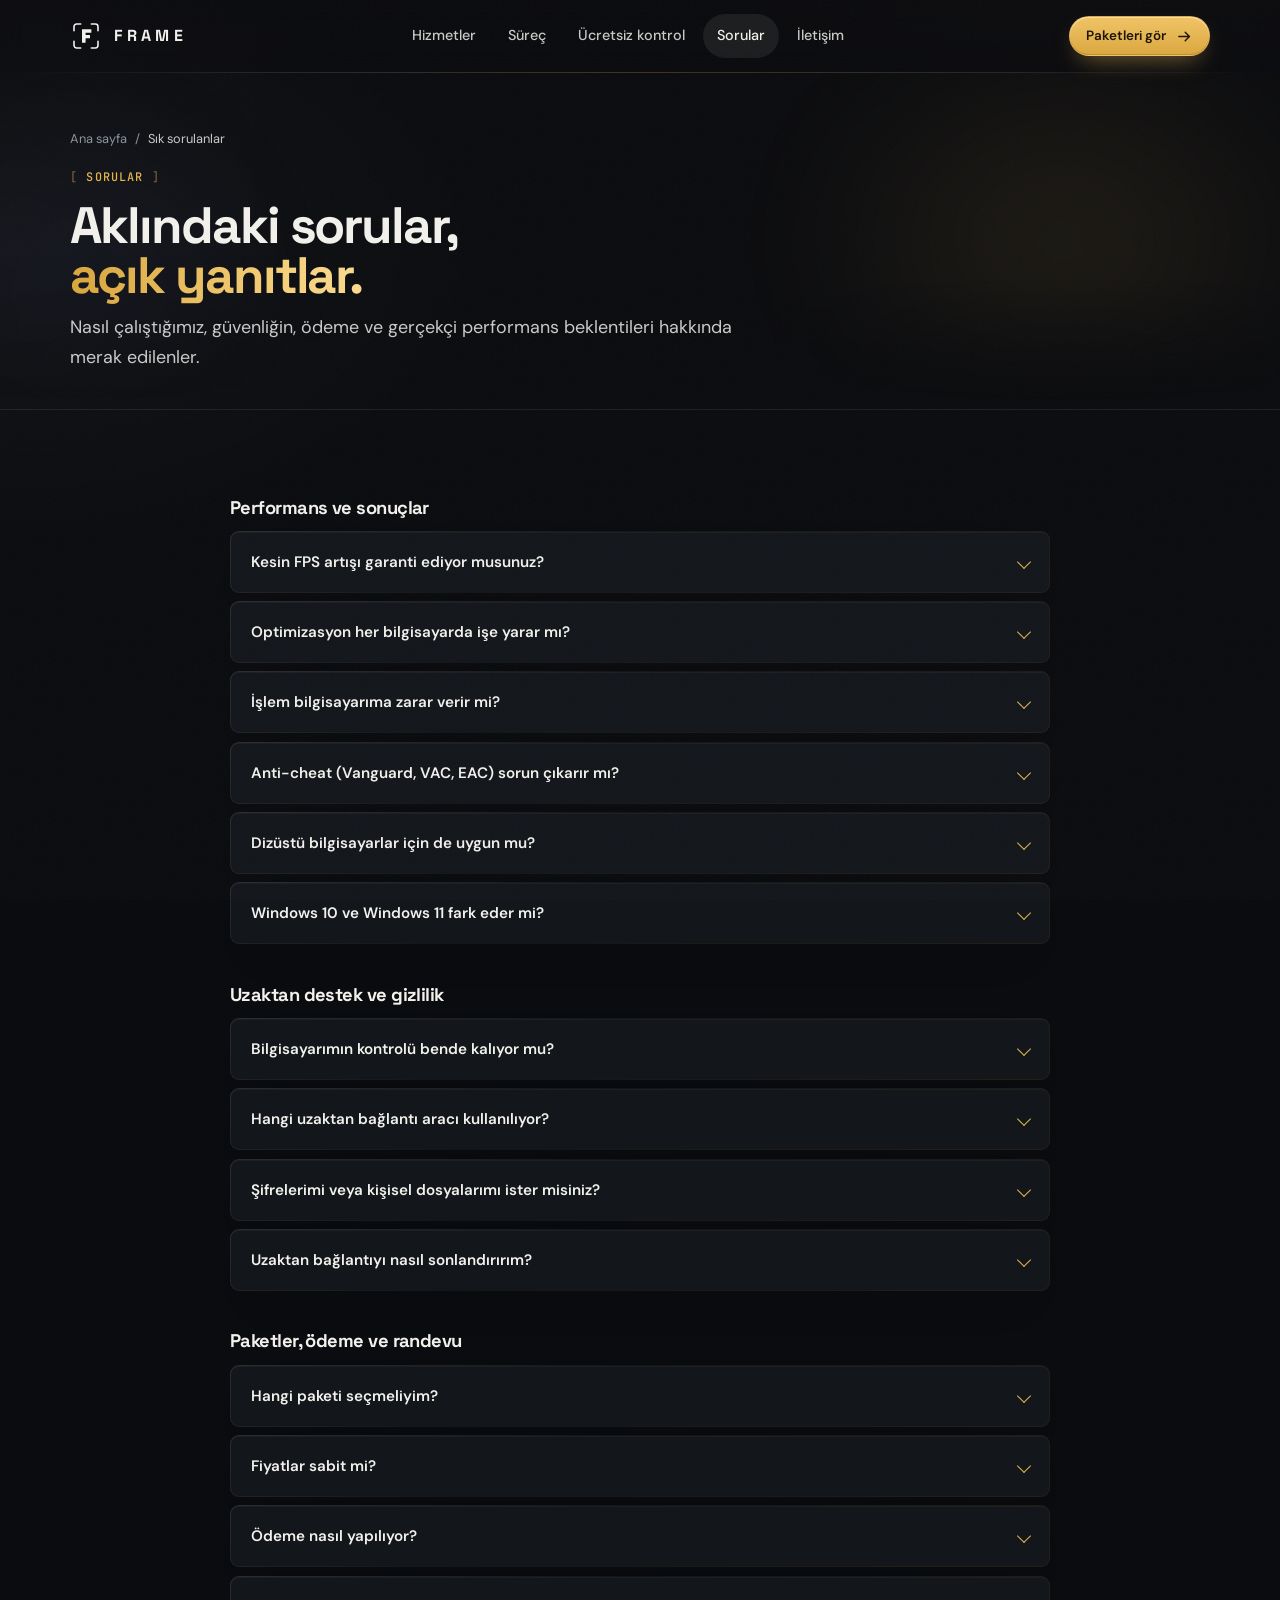
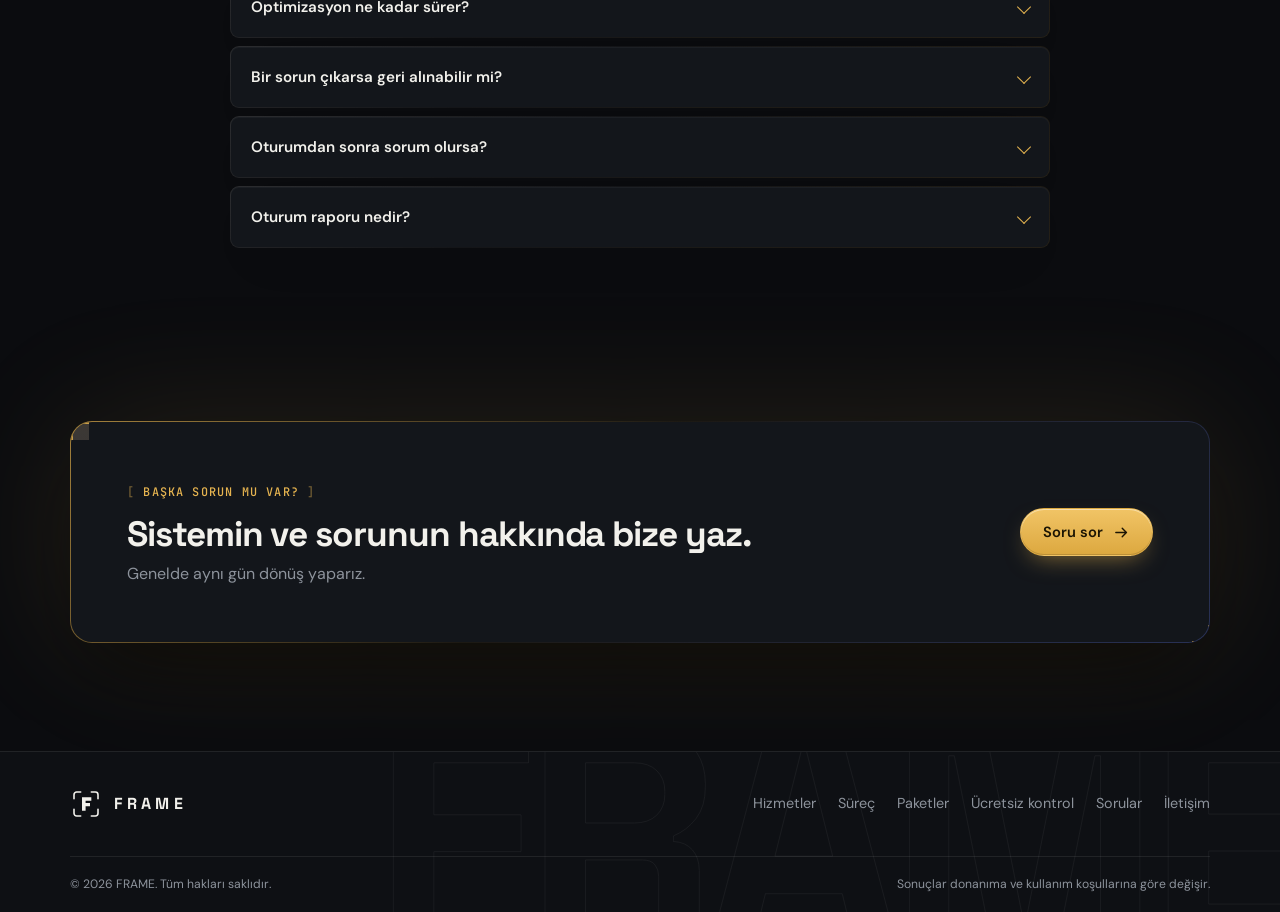
==== commit deca9bdc: "Add files via upload" ====
--- a/faq.html
+++ b/faq.html
@@ -1,42 +1,80 @@
 <!doctype html>
 <html lang="tr">
 <head>
-  <meta charset="utf-8"><meta name="viewport" content="width=device-width, initial-scale=1"><meta name="theme-color" content="#070b11">
-  <meta name="description" content="PC optimizasyon hizmeti, uzaktan erişim, güvenlik ve performans beklentileri hakkında yanıtlar.">
-  <title>Sık Sorulan Sorular — FRAME</title>
-  <link rel="stylesheet" href="assets/css/styles.css"><link rel="stylesheet" href="assets/css/premium.css"><script src="assets/js/main.js" defer></script>
+  <meta charset="utf-8">
+  <meta name="viewport" content="width=device-width, initial-scale=1">
+  <meta name="theme-color" content="#0b0c0f">
+  <title>Sık sorulanlar — FRAME PC optimizasyon</title>
+  <!-- DÜZENLE: Arama sonuçlarında görünen açıklama -->
+  <meta name="description" content="FPS garantisi, güvenlik, AnyDesk, ödeme, süre ve geri alma hakkında sık sorulan sorular ve açık yanıtlar.">
+  <link rel="canonical" href="https://frame.example/faq.html">
+  <meta property="og:type" content="website">
+  <meta property="og:site_name" content="FRAME">
+  <meta property="og:title" content="Sık sorulanlar — FRAME PC optimizasyon">
+  <meta property="og:description" content="FPS garantisi, güvenlik, AnyDesk, ödeme, süre ve geri alma hakkında sık sorulan sorular ve açık yanıtlar.">
+  <meta property="og:url" content="https://frame.example/faq.html">
+  <meta property="og:image" content="https://frame.example/assets/images/og.png">
+  <meta name="twitter:card" content="summary_large_image">
+  <link rel="icon" href="favicon.svg" type="image/svg+xml">
+  <link rel="apple-touch-icon" href="assets/images/apple-touch-icon.png">
+  <link rel="preload" href="assets/fonts/spacegrotesk-latin.woff2" as="font" type="font/woff2" crossorigin>
+  <link rel="preload" href="assets/fonts/spacegrotesk-latin-ext.woff2" as="font" type="font/woff2" crossorigin>
+  <link rel="preload" href="assets/fonts/dmsans-latin.woff2" as="font" type="font/woff2" crossorigin>
+  <link rel="preload" href="assets/fonts/dmsans-latin-ext.woff2" as="font" type="font/woff2" crossorigin>
+  <link rel="stylesheet" href="assets/fonts/fonts.css">
+  <link rel="stylesheet" href="assets/css/site.css">
+  <script src="assets/js/icons.js"></script>
+  <script src="assets/js/main.js" defer></script>
+  <script src="assets/js/bench.js" defer></script>
 </head>
+<script type="application/ld+json">{"@context": "https://schema.org", "@type": "FAQPage", "mainEntity": [{"@type": "Question", "name": "Kesin FPS artışı garanti ediyor musunuz?", "acceptedAnswer": {"@type": "Answer", "text": "Hayır. Sonuçlar bilgisayarın parçalarına, oyuna, sıcaklıklara ve mevcut ayarlara göre değişir. Sabit FPS artışı sözü vermek yerine ölçülebilir ve gerçekçi beklentiler belirleriz."}}, {"@type": "Question", "name": "Optimizasyon her bilgisayarda işe yarar mı?", "acceptedAnswer": {"@type": "Answer", "text": "Hayır. Bazı sistemlerde ayarlar zaten doğru olabilir veya sorun donanım arızasından kaynaklanabilir. Böyle bir durumda optimizasyonun çözüm olmayabileceğini açıkça söyleriz."}}, {"@type": "Question", "name": "İşlem bilgisayarıma zarar verir mi?", "acceptedAnswer": {"@type": "Answer", "text": "Donanıma uygun ve geri alınabilir adımları tercih ederiz. BIOS, undervolt veya bellek zamanlaması gibi hassas ayarlar yalnızca Uzman pakette, ayrıca değerlendirilir ve açık onay olmadan uygulanmaz."}}, {"@type": "Question", "name": "Anti-cheat (Vanguard, VAC, EAC) sorun çıkarır mı?", "acceptedAnswer": {"@type": "Answer", "text": "Hayır. Hiçbir anti-cheat atlatılmaz, güvenlik bileşenleri kapatılmaz; yalnızca performansı etkileyen sistem ayarları düzenlenir. Valorant, CS2, Fortnite ve benzeri oyunlarda yasak riski oluşturacak bir işlem yapılmaz."}}, {"@type": "Question", "name": "Dizüstü bilgisayarlar için de uygun mu?", "acceptedAnswer": {"@type": "Answer", "text": "Evet. Dizüstülerde güç sınırları ve sıcaklık daha belirleyicidir; bu yüzden hedefler buna göre kurulur. BIOS ayarları çoğu dizüstüde kısıtlı olduğundan Uzman paketin kapsamı sistemine göre netleştirilir."}}, {"@type": "Question", "name": "Windows 10 ve Windows 11 fark eder mi?", "acceptedAnswer": {"@type": "Answer", "text": "İkisi de desteklenir. Bazı adımlar sürüme göre farklılık gösterir; plan buna göre uyarlanır."}}, {"@type": "Question", "name": "Bilgisayarımın kontrolü bende kalıyor mu?", "acceptedAnswer": {"@type": "Answer", "text": "Evet. Uzaktan bağlantı yalnızca senin bilgin ve onayınla başlar. İşlemi görebilir, soru sorabilir veya istediğin anda oturumu durdurabilirsin."}}, {"@type": "Question", "name": "Hangi uzaktan bağlantı aracı kullanılıyor?", "acceptedAnswer": {"@type": "Answer", "text": "AnyDesk. Resmi sitesinden indirip kurman yeterli. Bağlantı kodunu yalnızca oturum başında paylaşırsın; oturum bitince erişim kapanır."}}, {"@type": "Question", "name": "Şifrelerimi veya kişisel dosyalarımı ister misiniz?", "acceptedAnswer": {"@type": "Answer", "text": "Hayır. Hesap şifrelerini paylaşmamalısın; kişisel dosyaların optimizasyonun parçası değildir ve incelenmez."}}, {"@type": "Question", "name": "Uzaktan bağlantıyı nasıl sonlandırırım?", "acceptedAnswer": {"@type": "Answer", "text": "Oturum bittiğinde AnyDesk'i kapatabilir ve erişim iznini kaldırabilirsin. Bağlantının nasıl kapatılacağını oturum sonunda birlikte kontrol ederiz."}}, {"@type": "Question", "name": "Hangi paketi seçmeliyim?", "acceptedAnswer": {"@type": "Answer", "text": "Sistemin yavaş ve hantalsa Temel; oyunda gecikme ve takılma yaşıyorsan Gelişmiş; BIOS ve temiz özel kurulum dahil her şeyi istiyorsan Uzman. Emin değilsen Discord'dan sistemini yaz, birlikte karar verelim."}}, {"@type": "Question", "name": "Fiyatlar sabit mi?", "acceptedAnswer": {"@type": "Answer", "text": "Evet. Üç paketin fiyatı sitede yazdığı gibidir ve işlem başlamadan önce onaylanır. Sonradan ek ücret çıkmaz."}}, {"@type": "Question", "name": "Ödeme nasıl yapılıyor?", "acceptedAnswer": {"@type": "Answer", "text": "Ödeme yöntemi ve zamanı Discord üzerinden, randevu netleşince konuşulur. İşlem başlamadan önce kapsam ve ücret yazılı olarak onaylanır."}}, {"@type": "Question", "name": "Optimizasyon ne kadar sürer?", "acceptedAnswer": {"@type": "Answer", "text": "Temel paket yaklaşık 1 saat, Gelişmiş 1,5 ile 2 saat, Uzman paket temiz kurulum nedeniyle 2 ile 3 saat sürebilir. Randevu öncesi tahmini süreyi paylaşırız."}}, {"@type": "Question", "name": "Bir sorun çıkarsa geri alınabilir mi?", "acceptedAnswer": {"@type": "Answer", "text": "Evet. Her oturumda geri yükleme noktası oluşturulur; Uzman pakette ayrıca tam sistem imajı alınır. Değişiklik özeti ve geri alma adımları sana yazılı verilir."}}, {"@type": "Question", "name": "Oturumdan sonra sorum olursa?", "acceptedAnswer": {"@type": "Answer", "text": "Takip desteği süresi içinde (Temel 7, Gelişmiş 14, Uzman 30 gün) bize yazabilirsin. Windows güncellemesi bir ayarı bozarsa bu sürede ücretsiz düzeltilir."}}, {"@type": "Question", "name": "Oturum raporu nedir?", "acceptedAnswer": {"@type": "Answer", "text": "Oturum sonunda yapılan her değişikliğin listesi, geri alma adımları ve varsa önce/sonra ölçümleri yazılı olarak sana verilir."}}]}</script>
 <body data-page="faq">
-  <a class="skip-link" href="#main-content">İçeriğe geç</a>
-  <div class="ambient-scene" aria-hidden="true"><span class="ambient-glow ambient-glow-one"></span><span class="ambient-glow ambient-glow-two"></span><span class="ambient-glow ambient-glow-three"></span><span class="ambient-grid"></span><span class="ambient-grain"></span></div>
-  <div class="scroll-progress" aria-hidden="true"><span></span></div>
-  <div class="topbar"><div class="container topbar-inner"><span class="status-dot"></span> Şeffaflık, oturum başlamadan önce</div></div>
-  <header class="header"><nav class="container nav" aria-label="Ana navigasyon">
-    <a class="brand" href="index.html" aria-label="FRAME ana sayfa"><img class="brand-mark" src="assets/images/frame-mark.svg" alt=""> FRAME</a>
-    <div class="nav-links" id="nav-links"><a href="services.html">Hizmetler</a><a href="process.html">Süreç</a><a href="pricing.html">Paketler</a><a href="faq.html">S.S.S.</a><a href="https://discord.com/" target="_blank" rel="noreferrer">Discord’dan ulaş ↗</a></div>
-    <a class="nav-cta" href="https://discord.com/" target="_blank" rel="noreferrer">Bize ulaş <span aria-hidden="true">↗</span></a><button class="menu-toggle" type="button" aria-label="Menüyü aç" aria-expanded="false" aria-controls="nav-links">☰</button>
-  </nav></header>
-  <main id="main-content">
-    <section class="page-hero"><div class="container"><div class="breadcrumb"><a href="index.html">Ana sayfa</a><span>/</span><span>Sık sorulanlar</span></div><span class="eyebrow">S.S.S.</span><h1>Aklındaki sorular,<br><span>açık yanıtlar.</span></h1><p class="hero-copy">Nasıl çalıştığımız, güvenliğin ve gerçekçi performans beklentileri hakkında merak edilenler.</p></div></section>
-    <section class="content-section"><div class="container faq-page-list">
-      <div class="faq-category"><h2>Performans ve sonuçlar</h2><div class="faq-list">
-        <details><summary>Kesin FPS artışı garanti ediyor musunuz?</summary><p>Hayır. Sonuçlar bilgisayarın parçalarına, oyuna, sıcaklıklara ve mevcut ayarlara göre değişir. Sabit FPS artışı sözü vermek yerine ölçülebilir ve gerçekçi beklentiler belirleriz.</p></details>
-        <details><summary>Optimizasyon her bilgisayarda işe yarar mı?</summary><p>Hayır. Bazı sistemlerde ayarlar zaten doğru olabilir veya sorun donanım arızasından kaynaklanabilir. Böyle bir durumda optimizasyonun çözüm olmayabileceğini açıkça söyleriz.</p></details>
-        <details><summary>İşlem bilgisayarıma zarar verir mi?</summary><p>Donanıma uygun ve geri alınabilir adımları tercih ederiz. BIOS veya hız aşırtma gibi hassas ayarlar ayrıca değerlendirilir ve açık onay olmadan uygulanmaz.</p></details>
-      </div></div>
-      <div class="faq-category"><h2>Uzaktan destek ve gizlilik</h2><div class="faq-list">
-        <details><summary>Bilgisayarımın kontrolü bende kalıyor mu?</summary><p>Evet. Uzaktan bağlantı yalnızca senin bilgin ve onayınla başlar. İşlemi görebilir, soru sorabilir veya istediğin anda oturumu durdurabilirsin.</p></details>
-        <details><summary>Şifrelerimi veya kişisel dosyalarımı ister misiniz?</summary><p>Hayır. Hesap şifrelerini paylaşmamalısın; kişisel dosyaların optimizasyonun parçası değildir.</p></details>
-        <details><summary>Uzaktan bağlantıyı nasıl sonlandırırım?</summary><p>Oturum bittiğinde kullanılan uzak erişim uygulamasını kapatabilir ve erişim iznini kaldırabilirsin. Bağlantının nasıl kapatılacağını oturum sonunda birlikte kontrol ederiz.</p></details>
-      </div></div>
-      <div class="faq-category"><h2>Paketler ve randevu</h2><div class="faq-list">
-        <details><summary>Hangi paketi seçmeliyim?</summary><p>Önce sistemini ve ihtiyacını konuşalım. Sana uygun kapsamı ve ücreti önceden sunarız; devam edip etmemek sana kalır.</p></details>
-        <details><summary>Fiyatlar neden sabit değil?</summary><p>Sistem, oyun sayısı ve gerekli inceleme değişebildiği için nihai kapsam ve ücret ön görüşmeden sonra belirlenir. Herhangi bir işlem başlamadan önce fiyatı onaylarsın.</p></details>
-        <details><summary>Optimizasyon ne kadar sürer?</summary><p>Süre, bilgisayarın durumuna ve üzerinde anlaşılan kapsama göre değişir. Randevu öncesi tahmini süreyi paylaşırız.</p></details>
-      </div></div>
-      <div class="contact-line"><p>Başka bir sorun mu var? Sistemin ve sorunun hakkında bize yaz.</p><a class="text-link" href="https://discord.com/" target="_blank" rel="noreferrer">Discord’dan sor <span aria-hidden="true">↗</span></a></div>
+  <a class="skip-link" href="#main">İçeriğe geç</a>
+  <header class="header">
+    <nav class="container nav" aria-label="Ana menü">
+      <a class="brand" href="index.html" aria-label="FRAME ana sayfa"><svg class="icon" aria-hidden="true"><use href="#i-frame"/></svg><span class="wordmark">FRAME</span></a>
+      <div class="nav-links" id="nav-links">
+        <a href="services.html">Hizmetler</a>
+        <a href="process.html">Süreç</a>
+        <a href="check.html">Ücretsiz kontrol</a>
+        <a href="faq.html">Sorular</a>
+        <a href="contact.html">İletişim</a>
+      </div>
+      <div class="nav-right">
+        <a class="btn btn-primary btn-sm" href="pricing.html">Paketleri gör <svg class="icon" aria-hidden="true"><use href="#i-arrow"/></svg></a>
+        <button class="menu-toggle" type="button" aria-label="Menüyü aç" aria-expanded="false" aria-controls="nav-links"><svg class="icon icon-menu" aria-hidden="true"><use href="#i-menu"/></svg><svg class="icon icon-close" aria-hidden="true"><use href="#i-close"/></svg></button>
+      </div>
+    </nav>
+  </header>
+  <main id="main">
+    <section class="page-hero"><div class="glow glow-soft" aria-hidden="true"></div><div class="container">
+      <div class="crumbs"><a href="index.html">Ana sayfa</a><span>/</span><span>Sık sorulanlar</span></div>
+      <span class="label">Sorular</span>
+      <h1>Aklındaki sorular, <em>açık yanıtlar.</em></h1>
+      <p class="lead">Nasıl çalıştığımız, güvenliğin, ödeme ve gerçekçi performans beklentileri hakkında merak edilenler.</p>
+    </div></section>
+    <section class="section"><div class="container faq-page">
+      <div class="faq-group"><h2>Performans ve sonuçlar</h2><div class="faq"><details><summary>Kesin FPS artışı garanti ediyor musunuz?</summary><p>Hayır. Sonuçlar bilgisayarın parçalarına, oyuna, sıcaklıklara ve mevcut ayarlara göre değişir. Sabit FPS artışı sözü vermek yerine ölçülebilir ve gerçekçi beklentiler belirleriz.</p></details><details><summary>Optimizasyon her bilgisayarda işe yarar mı?</summary><p>Hayır. Bazı sistemlerde ayarlar zaten doğru olabilir veya sorun donanım arızasından kaynaklanabilir. Böyle bir durumda optimizasyonun çözüm olmayabileceğini açıkça söyleriz.</p></details><details><summary>İşlem bilgisayarıma zarar verir mi?</summary><p>Donanıma uygun ve geri alınabilir adımları tercih ederiz. BIOS, undervolt veya bellek zamanlaması gibi hassas ayarlar yalnızca Uzman pakette, ayrıca değerlendirilir ve açık onay olmadan uygulanmaz.</p></details><details><summary>Anti-cheat (Vanguard, VAC, EAC) sorun çıkarır mı?</summary><p>Hayır. Hiçbir anti-cheat atlatılmaz, güvenlik bileşenleri kapatılmaz; yalnızca performansı etkileyen sistem ayarları düzenlenir. Valorant, CS2, Fortnite ve benzeri oyunlarda yasak riski oluşturacak bir işlem yapılmaz.</p></details><details><summary>Dizüstü bilgisayarlar için de uygun mu?</summary><p>Evet. Dizüstülerde güç sınırları ve sıcaklık daha belirleyicidir; bu yüzden hedefler buna göre kurulur. BIOS ayarları çoğu dizüstüde kısıtlı olduğundan Uzman paketin kapsamı sistemine göre netleştirilir.</p></details><details><summary>Windows 10 ve Windows 11 fark eder mi?</summary><p>İkisi de desteklenir. Bazı adımlar sürüme göre farklılık gösterir; plan buna göre uyarlanır.</p></details></div></div><div class="faq-group"><h2>Uzaktan destek ve gizlilik</h2><div class="faq"><details><summary>Bilgisayarımın kontrolü bende kalıyor mu?</summary><p>Evet. Uzaktan bağlantı yalnızca senin bilgin ve onayınla başlar. İşlemi görebilir, soru sorabilir veya istediğin anda oturumu durdurabilirsin.</p></details><details><summary>Hangi uzaktan bağlantı aracı kullanılıyor?</summary><p>AnyDesk. Resmi sitesinden indirip kurman yeterli. Bağlantı kodunu yalnızca oturum başında paylaşırsın; oturum bitince erişim kapanır.</p></details><details><summary>Şifrelerimi veya kişisel dosyalarımı ister misiniz?</summary><p>Hayır. Hesap şifrelerini paylaşmamalısın; kişisel dosyaların optimizasyonun parçası değildir ve incelenmez.</p></details><details><summary>Uzaktan bağlantıyı nasıl sonlandırırım?</summary><p>Oturum bittiğinde AnyDesk'i kapatabilir ve erişim iznini kaldırabilirsin. Bağlantının nasıl kapatılacağını oturum sonunda birlikte kontrol ederiz.</p></details></div></div><div class="faq-group"><h2>Paketler, ödeme ve randevu</h2><div class="faq"><details><summary>Hangi paketi seçmeliyim?</summary><p>Sistemin yavaş ve hantalsa Temel; oyunda gecikme ve takılma yaşıyorsan Gelişmiş; BIOS ve temiz özel kurulum dahil her şeyi istiyorsan Uzman. Emin değilsen Discord'dan sistemini yaz, birlikte karar verelim.</p></details><details><summary>Fiyatlar sabit mi?</summary><p>Evet. Üç paketin fiyatı sitede yazdığı gibidir ve işlem başlamadan önce onaylanır. Sonradan ek ücret çıkmaz.</p></details><details><summary>Ödeme nasıl yapılıyor?</summary><p>Ödeme yöntemi ve zamanı Discord üzerinden, randevu netleşince konuşulur. İşlem başlamadan önce kapsam ve ücret yazılı olarak onaylanır.</p></details><details><summary>Optimizasyon ne kadar sürer?</summary><p>Temel paket yaklaşık 1 saat, Gelişmiş 1,5 ile 2 saat, Uzman paket temiz kurulum nedeniyle 2 ile 3 saat sürebilir. Randevu öncesi tahmini süreyi paylaşırız.</p></details><details><summary>Bir sorun çıkarsa geri alınabilir mi?</summary><p>Evet. Her oturumda geri yükleme noktası oluşturulur; Uzman pakette ayrıca tam sistem imajı alınır. Değişiklik özeti ve geri alma adımları sana yazılı verilir.</p></details><details><summary>Oturumdan sonra sorum olursa?</summary><p>Takip desteği süresi içinde (Temel 7, Gelişmiş 14, Uzman 30 gün) bize yazabilirsin. Windows güncellemesi bir ayarı bozarsa bu sürede ücretsiz düzeltilir.</p></details><details><summary>Oturum raporu nedir?</summary><p>Oturum sonunda yapılan her değişikliğin listesi, geri alma adımları ve varsa önce/sonra ölçümleri yazılı olarak sana verilir.</p></details></div></div>
+    </div></section>
+
+    <section class="section-tight"><div class="container">
+      <div class="cta corners">
+        <div><span class="label">Başka sorun mu var?</span><h2>Sistemin ve sorunun hakkında bize yaz.</h2><p>Genelde aynı gün dönüş yaparız.</p></div>
+        <a class="btn btn-primary" href="contact.html">Soru sor <svg class="icon" aria-hidden="true"><use href="#i-arrow"/></svg></a>
+      </div>
     </div></section>
   </main>
-  <footer><div class="container footer-main"><div class="footer-brand"><a class="brand" href="index.html"><img class="brand-mark" src="assets/images/frame-mark.svg" alt=""> FRAME</a><p>Bilgisayarına özel, kontrollü ve şeffaf PC optimizasyonu.</p></div><div class="footer-links"><a href="services.html">Hizmetler</a><a href="process.html">Süreç</a><a href="pricing.html">Paketler</a><a href="faq.html">S.S.S.</a><a href="https://discord.com/" target="_blank" rel="noreferrer">Discord ↗</a></div></div><div class="container footer-bottom"><span>© 2026 FRAME. Tüm hakları saklıdır.</span><span>Sonuçlar donanım ve kullanım koşullarına göre değişebilir.</span></div></footer>
+  <footer>
+    <div class="container footer-main">
+      <a class="brand" href="index.html"><svg class="icon" aria-hidden="true"><use href="#i-frame"/></svg>FRAME</a>
+      <nav class="footer-links" aria-label="Alt menü">
+        <a href="services.html">Hizmetler</a><a href="process.html">Süreç</a><a href="pricing.html">Paketler</a><a href="check.html">Ücretsiz kontrol</a><a href="faq.html">Sorular</a><a href="contact.html">İletişim</a>
+      </nav>
+    </div>
+    <div class="container footer-bottom">
+      <span>© 2026 FRAME. Tüm hakları saklıdır.</span>
+      <span>Sonuçlar donanıma ve kullanım koşullarına göre değişir.</span>
+    </div>
+  </footer>
 </body>
 </html>
--- a/assets/fonts/fonts.css
+++ b/assets/fonts/fonts.css
@@ -0,0 +1,7 @@
+/* Yerel fontlar: sayfalar arası geçişte yazı kaymasını önler */
+@font-face { font-family: 'DM Sans'; font-style: normal; font-weight: 400 600; font-display: swap; src: url(../fonts/dmsans-latin-ext.woff2) format('woff2'); unicode-range: U+0100-02BA, U+02BD-02C5, U+02C7-02CC, U+02CE-02D7, U+02DD-02FF, U+0304, U+0308, U+0329, U+1D00-1DBF, U+1E00-1E9F, U+1EF2-1EFF, U+2020, U+20A0-20AB, U+20AD-20C4, U+2113, U+2C60-2C7F, U+A720-A7FF; }
+@font-face { font-family: 'DM Sans'; font-style: normal; font-weight: 400 600; font-display: swap; src: url(../fonts/dmsans-latin.woff2) format('woff2'); unicode-range: U+0000-00FF, U+0131, U+0152-0153, U+02BB-02BC, U+02C6, U+02DA, U+02DC, U+0304, U+0308, U+0329, U+2000-206F, U+20AC, U+2122, U+2191, U+2193, U+2212, U+2215, U+FEFF, U+FFFD; }
+@font-face { font-family: 'JetBrains Mono'; font-style: normal; font-weight: 500; font-display: swap; src: url(../fonts/jetbrainsmono-latin-ext.woff2) format('woff2'); unicode-range: U+0100-02BA, U+02BD-02C5, U+02C7-02CC, U+02CE-02D7, U+02DD-02FF, U+0304, U+0308, U+0329, U+1D00-1DBF, U+1E00-1E9F, U+1EF2-1EFF, U+2020, U+20A0-20AB, U+20AD-20C4, U+2113, U+2C60-2C7F, U+A720-A7FF; }
+@font-face { font-family: 'JetBrains Mono'; font-style: normal; font-weight: 500; font-display: swap; src: url(../fonts/jetbrainsmono-latin.woff2) format('woff2'); unicode-range: U+0000-00FF, U+0131, U+0152-0153, U+02BB-02BC, U+02C6, U+02DA, U+02DC, U+0304, U+0308, U+0329, U+2000-206F, U+20AC, U+2122, U+2191, U+2193, U+2212, U+2215, U+FEFF, U+FFFD; }
+@font-face { font-family: 'Space Grotesk'; font-style: normal; font-weight: 500 700; font-display: swap; src: url(../fonts/spacegrotesk-latin-ext.woff2) format('woff2'); unicode-range: U+0100-02BA, U+02BD-02C5, U+02C7-02CC, U+02CE-02D7, U+02DD-02FF, U+0304, U+0308, U+0329, U+1D00-1DBF, U+1E00-1E9F, U+1EF2-1EFF, U+2020, U+20A0-20AB, U+20AD-20C4, U+2113, U+2C60-2C7F, U+A720-A7FF; }
+@font-face { font-family: 'Space Grotesk'; font-style: normal; font-weight: 500 700; font-display: swap; src: url(../fonts/spacegrotesk-latin.woff2) format('woff2'); unicode-range: U+0000-00FF, U+0131, U+0152-0153, U+02BB-02BC, U+02C6, U+02DA, U+02DC, U+0304, U+0308, U+0329, U+2000-206F, U+20AC, U+2122, U+2191, U+2193, U+2212, U+2215, U+FEFF, U+FFFD; }
--- a/assets/css/site.css
+++ b/assets/css/site.css
@@ -0,0 +1,1055 @@
+/* =====================================================================
+   FRAME — tasarım sistemi
+   Renkleri ve yazı tiplerini :root içinden değiştir. Tek dosya, tek kaynak.
+   ===================================================================== */
+:root {
+  color-scheme: dark;
+
+  /* Renk paleti: grafit zemin, sıcak kırık beyaz metin, tek vurgu (amber) */
+  --bg: #0b0c0f;
+  --bg-2: #0e1014;
+  --surface: #13161b;
+  --surface-2: #191d24;
+  --line: rgba(255, 255, 255, .08);
+  --line-strong: rgba(255, 255, 255, .15);
+  --text: #f2f1ec;
+  --text-2: #c9cbc8;
+  --muted: #8d939c;
+  --accent: #e6b450;
+  --accent-hi: #f3c968;
+  --accent-ink: #1b1403;
+  --accent-soft: rgba(230, 180, 80, .12);
+  --accent-line: rgba(230, 180, 80, .35);
+
+  /* Yazı tipleri */
+  --font-display: "Space Grotesk", "Segoe UI", system-ui, sans-serif;
+  --font-body: "DM Sans", "Segoe UI", system-ui, -apple-system, sans-serif;
+  --font-mono: "JetBrains Mono", ui-monospace, "Cascadia Mono", Consolas, monospace;
+
+  /* Ölçüler */
+  --max: 1140px;
+  --gutter: clamp(20px, 4vw, 40px);
+  --radius: 14px;
+  --radius-sm: 9px;
+  --radius-lg: 22px;
+  --ease: cubic-bezier(.2, .7, .2, 1);
+  --shadow: 0 24px 60px rgba(0, 0, 0, .35);
+}
+
+/* ---------- Temel ---------- */
+*, *::before, *::after { box-sizing: border-box; }
+html { scroll-behavior: smooth; background: var(--bg); -webkit-text-size-adjust: 100%; }
+body {
+  margin: 0;
+  background:
+    radial-gradient(900px 480px at 85% -10%, rgba(230, 180, 80, .08), transparent 70%),
+    radial-gradient(700px 420px at 0% 10%, rgba(255, 255, 255, .03), transparent 70%),
+    var(--bg);
+  color: var(--text);
+  font-family: var(--font-body);
+  font-size: 16px;
+  line-height: 1.6;
+  -webkit-font-smoothing: antialiased;
+  text-rendering: optimizeLegibility;
+  overflow-x: hidden;
+}
+body::after { content: ""; position: fixed; inset: 0; z-index: 9999; pointer-events: none; opacity: .035; transform: translateZ(0); background-image: url("data:image/svg+xml,%3Csvg xmlns='http://www.w3.org/2000/svg' width='160' height='160'%3E%3Cfilter id='n'%3E%3CfeTurbulence type='fractalNoise' baseFrequency='.9' numOctaves='2' stitchTiles='stitch'/%3E%3C/filter%3E%3Crect width='100%25' height='100%25' filter='url(%23n)'/%3E%3C/svg%3E"); }
+img, svg { display: block; max-width: 100%; }
+.hero-grid > *, .plans > *, .grid-2 > *, .grid-3 > *, .grid-4 > *, .split > *, .pricing > *, .steps > *, .contact-grid > * { min-width: 0; }
+a { color: inherit; text-decoration: none; }
+button { font: inherit; color: inherit; background: none; border: 0; cursor: pointer; }
+h1, h2, h3, h4, p, ul, ol { margin: 0; }
+ul, ol { padding: 0; list-style: none; }
+::selection { background: rgba(230, 180, 80, .3); color: #fff; }
+:focus-visible { outline: 2px solid var(--accent); outline-offset: 4px; border-radius: 4px; }
+
+.container { width: min(var(--max), calc(100% - 2 * var(--gutter))); margin-inline: auto; }
+.skip-link { position: fixed; top: 12px; left: 12px; z-index: 100; padding: 10px 14px; border-radius: 8px; background: var(--accent); color: var(--accent-ink); font-weight: 700; transform: translateY(-200%); }
+.skip-link:focus { transform: none; }
+
+/* İkonlar */
+.icon { width: 1em; height: 1em; flex: 0 0 auto; }
+.icon-box { display: grid; width: 44px; height: 44px; place-items: center; border: 1px solid rgba(230, 180, 80, .18); border-radius: 12px; background: radial-gradient(circle at 30% 20%, rgba(230, 180, 80, .18), rgba(230, 180, 80, .03) 70%); color: var(--accent); box-shadow: inset 0 1px 0 rgba(255, 255, 255, .08), 0 8px 20px -12px rgba(230, 180, 80, .5); }
+.icon-box .icon { width: 20px; height: 20px; }
+
+/* Tipografi */
+.display, h1, h2, h3 { font-family: var(--font-display); font-weight: 600; letter-spacing: -.02em; line-height: 1.05; text-wrap: balance; }
+h1 { font-size: clamp(2.6rem, 5.2vw, 4.1rem); font-weight: 700; letter-spacing: -.04em; line-height: .98; }
+h2 { font-size: clamp(1.8rem, 3.4vw, 2.6rem); font-weight: 700; letter-spacing: -.03em; }
+h3 { font-size: 1.1rem; letter-spacing: -.01em; line-height: 1.3; }
+.label { display: inline-block; color: var(--accent); font-family: var(--font-mono); font-size: .74rem; font-weight: 500; letter-spacing: .1em; text-transform: uppercase; }
+.label::before { content: "[ "; opacity: .45; }
+.label::after { content: " ]"; opacity: .45; }
+.lead { color: var(--text-2); font-size: clamp(1.02rem, 1.4vw, 1.15rem); line-height: 1.65; max-width: 58ch; }
+.muted { color: var(--muted); }
+.accent { color: var(--accent); }
+.mono { font-family: var(--font-mono); font-size: .78rem; letter-spacing: .04em; }
+
+/* Butonlar */
+.btn { display: inline-flex; align-items: center; justify-content: center; gap: 10px; min-height: 48px; padding: 0 22px; border: 1px solid transparent; border-radius: 999px; font-weight: 600; font-size: .92rem; line-height: 1; white-space: nowrap; transition: transform .25s var(--ease), background .2s, border-color .2s, color .2s, box-shadow .25s; }
+.btn .icon { width: 17px; height: 17px; transition: transform .25s var(--ease); }
+.btn:hover .icon { transform: translateX(2px); }
+.btn:active { transform: scale(.98); }
+.btn-primary { position: relative; overflow: hidden; background: linear-gradient(180deg, #f1c466, #dca83f); color: var(--accent-ink); box-shadow: inset 0 1px 0 rgba(255, 255, 255, .45), inset 0 -1px 0 rgba(0, 0, 0, .15), 0 10px 24px -10px rgba(230, 180, 80, .6); }
+.btn-primary::after { content: ""; position: absolute; top: 0; bottom: 0; left: -60%; width: 40%; background: linear-gradient(100deg, transparent, rgba(255, 255, 255, .55), transparent); transform: skewX(-20deg); transition: left .6s var(--ease); }
+.btn-primary:hover::after { left: 130%; }
+.btn-primary:hover { transform: translateY(-2px); box-shadow: inset 0 1px 0 rgba(255, 255, 255, .5), 0 16px 34px -10px rgba(230, 180, 80, .7); }
+.btn-ghost { border-color: var(--line-strong); color: var(--text); background: rgba(255, 255, 255, .03); backdrop-filter: blur(8px); box-shadow: inset 0 1px 0 rgba(255, 255, 255, .06); }
+.btn-ghost:hover { border-color: var(--accent-line); background: var(--accent-soft); }
+.btn-sm { min-height: 40px; padding-inline: 16px; font-size: .84rem; }
+.text-link { display: inline-flex; align-items: center; gap: 8px; color: var(--accent); font-weight: 600; font-size: .92rem; }
+.text-link .icon { width: 16px; height: 16px; transition: transform .25s var(--ease); }
+.text-link:hover .icon { transform: translateX(3px); }
+
+/* ---------- Üst bar / navigasyon ---------- */
+.header { position: sticky; top: 0; z-index: 50; border-bottom: 1px solid transparent; background: rgba(11, 12, 15, .55); backdrop-filter: blur(12px); -webkit-backdrop-filter: blur(12px); transition: background .3s, box-shadow .3s; }
+.header::after { content: ""; position: absolute; left: 0; right: 0; bottom: -1px; height: 1px; background: linear-gradient(90deg, transparent, rgba(255, 255, 255, .14) 20%, rgba(230, 180, 80, .35) 50%, rgba(255, 255, 255, .14) 80%, transparent); opacity: .7; }
+.header.scrolled { background: rgba(11, 12, 15, .82); box-shadow: 0 10px 40px -20px rgba(0, 0, 0, .8); }
+.nav { display: flex; align-items: center; justify-content: space-between; gap: 24px; min-height: 72px; }
+.brand { display: inline-flex; align-items: center; gap: 12px; font-family: var(--font-display); font-weight: 700; font-size: 1rem; letter-spacing: .26em; }
+.brand .wordmark { display: inline-block; max-width: 8ch; overflow: hidden; white-space: nowrap; transition: max-width .45s var(--ease), opacity .3s, transform .45s var(--ease); }
+.header.scrolled .brand .wordmark { max-width: 0; opacity: 0; transform: translateX(-6px); }
+.header.scrolled .brand { gap: 0; }
+.header .brand .icon { transition: transform .45s var(--ease), color .3s; }
+.header.scrolled .brand .icon { transform: scale(.85); color: var(--accent); }
+.header.scrolled .brand .icon path { stroke: var(--accent); }
+.header.scrolled .brand .icon path:last-child { fill: var(--accent); stroke: none; }
+.header.scrolled .nav { min-height: 58px; }
+.header .nav { transition: min-height .3s; }
+.brand .icon { transition: transform .5s var(--ease); }
+.brand:hover .icon { transform: rotate(-6deg) scale(1.08); }
+.brand .icon { width: 32px; height: 32px; color: var(--text); }
+.brand .icon path:first-child { stroke: var(--accent); }
+.nav-links { display: flex; align-items: center; gap: 4px; }
+.nav-links a { position: relative; padding: 10px 14px; border-radius: 999px; color: var(--text-2); font-size: .9rem; font-weight: 500; transition: color .2s, background .2s; }
+.nav-links a:hover { color: var(--text); background: rgba(255, 255, 255, .05); }
+.nav-links a[aria-current="page"] { color: var(--text); background: rgba(255, 255, 255, .07); }
+.nav-right { display: flex; align-items: center; gap: 10px; }
+.menu-toggle { display: none; width: 44px; height: 44px; place-items: center; border: 1px solid var(--line); border-radius: 12px; background: var(--surface); }
+.menu-toggle .icon { width: 20px; height: 20px; }
+.menu-toggle .icon-close { display: none; }
+.menu-toggle[aria-expanded="true"] .icon-menu { display: none; }
+.menu-toggle[aria-expanded="true"] .icon-close { display: block; }
+
+/* ---------- Hero ---------- */
+.hero { position: relative; isolation: isolate; padding: clamp(48px, 7vw, 88px) 0 clamp(32px, 4vw, 48px); }
+.glow { position: absolute; inset: 0; z-index: -1; overflow: hidden; pointer-events: none; -webkit-mask-image: linear-gradient(#000 60%, transparent); mask-image: linear-gradient(#000 60%, transparent); }
+.glow::before, .glow::after { content: ""; position: absolute; border-radius: 50%; filter: blur(60px); opacity: 1; will-change: transform; transform: translateZ(0); }
+.glow::before { width: 46vw; max-width: 640px; aspect-ratio: 1.3; right: -6%; top: -18%; background: radial-gradient(closest-side, rgba(230, 180, 80, .34), rgba(230, 180, 80, 0)); }
+.glow::after { width: 34vw; max-width: 460px; aspect-ratio: 1; left: -10%; bottom: -30%; background: radial-gradient(closest-side, rgba(96, 120, 220, .24), rgba(96, 120, 220, 0)); }
+.glow-soft::before { opacity: .3; } .glow-soft::after { opacity: .25; }
+.hero h1 { margin: 16px 0 14px; }
+.hero h1 em, .page-hero h1 em, .cta h2 em, .section-head h2 em { font-style: normal; font-weight: inherit; background: linear-gradient(180deg, #f6d27c, #d9a63c); -webkit-background-clip: text; background-clip: text; color: transparent; }
+.hero-actions { display: flex; flex-wrap: wrap; gap: 12px; margin: 22px 0 20px; }
+
+/* Hero: ortalanmış düzen */
+.hero-center { padding-top: clamp(56px, 8vw, 96px); text-align: center; }
+.hero-inner { display: flex; flex-direction: column; align-items: center; }
+.hero-inner > * { animation: rise .7s var(--ease) both; }
+.hero-inner > *:nth-child(2) { animation-delay: .07s; }
+.hero-inner > *:nth-child(3) { animation-delay: .14s; }
+.hero-inner > *:nth-child(4) { animation-delay: .21s; }
+.hero-inner > *:nth-child(5) { animation-delay: .28s; }
+.hero-center h1 { max-width: 16ch; font-size: clamp(2.8rem, 7vw, 5.4rem); }
+.hero-center .lead { max-width: 52ch; }
+.hero-center .hero-actions { justify-content: center; }
+.hero-center .stats { justify-content: center; text-align: center; gap: 28px 48px; border-top: 0; padding-top: 0; }
+.hero-center .glow::before { right: 10%; top: -30%; width: 60vw; max-width: 900px; }
+.hero-center .glow::after { left: 5%; bottom: -40%; }
+
+/* Hero: oturum kartı */
+
+/* Köşe parantezleri: marka motifi */
+.corners { position: relative; }
+.corners::before, .corners::after { content: ""; position: absolute; width: 18px; height: 18px; border: 2px solid var(--accent); pointer-events: none; opacity: .85; }
+.corners::before { top: -1px; left: -1px; border-right: 0; border-bottom: 0; border-top-left-radius: 10px; }
+.corners::after { right: -1px; bottom: -1px; border-left: 0; border-top: 0; border-bottom-right-radius: 10px; }
+
+/* Güven rozetleri */
+.badges { display: flex; flex-wrap: wrap; justify-content: center; gap: 10px; }
+.badges span { display: inline-flex; align-items: center; gap: 8px; padding: 10px 16px; border: 1px solid var(--line); border-radius: 999px; background: rgba(255, 255, 255, .025); color: var(--text-2); font-size: .86rem; font-weight: 500; }
+.badges .icon { width: 16px; height: 16px; color: var(--accent); }
+
+/* Modül ızgarası */
+.module { display: flex; align-items: center; gap: 14px; padding: 18px; border-radius: var(--radius-sm); font-weight: 600; font-size: .92rem; }
+.module .icon-box { width: 40px; height: 40px; border-radius: 10px; }
+.module .icon-box .icon { width: 18px; height: 18px; }
+
+/* Hero istatistik satırı */
+.stats { display: flex; flex-wrap: wrap; gap: 24px 36px; margin-top: 22px; padding-top: 18px; border-top: 1px solid var(--line); }
+.stats div b { display: block; font-family: var(--font-display); font-size: 1.7rem; font-weight: 700; letter-spacing: -.03em; line-height: 1; background: linear-gradient(180deg, #fff, #c9cbc8); -webkit-background-clip: text; background-clip: text; color: transparent; }
+.stats div > span { display: block; margin-top: 6px; color: var(--muted); font-size: .82rem; }
+.stats div b span { display: inline; margin: 0; font: inherit; color: inherit; }
+
+/* Oyun kapakları (kayan, ortası vurgulu) */
+.covers { position: relative; margin-top: 8px; overflow-x: auto; overflow-y: hidden; scrollbar-width: none; -webkit-mask-image: linear-gradient(90deg, transparent, #000 10%, #000 90%, transparent); mask-image: linear-gradient(90deg, transparent, #000 10%, #000 90%, transparent); cursor: grab; }
+.covers::-webkit-scrollbar { display: none; }
+.covers.dragging { cursor: grabbing; }
+.covers-track { display: flex; gap: 18px; width: max-content; padding: 24px 18px; }
+.cover { position: relative; flex: 0 0 200px; aspect-ratio: 2 / 3; margin: 0; border-radius: 16px; overflow: hidden; background: #15181e; box-shadow: 0 30px 60px -30px rgba(0, 0, 0, .9); opacity: .35; transform: scale(.9); transition: transform .35s var(--ease), opacity .35s ease, box-shadow .35s ease; will-change: transform, opacity; }
+.cover img { width: 100%; height: 100%; object-fit: cover; display: block; -webkit-user-drag: none; user-select: none; }
+.cover::after { content: ""; position: absolute; inset: 0; border-radius: inherit; box-shadow: inset 0 0 0 1px rgba(255, 255, 255, .08); pointer-events: none; }
+.cover figcaption { position: absolute; left: 10px; right: 10px; bottom: 10px; display: flex; align-items: center; gap: 8px; padding: 7px 10px; border-radius: 10px; background: rgba(8, 9, 12, .75); backdrop-filter: blur(8px); color: #fff; font-size: .82rem; font-weight: 700; opacity: 0; transform: translateY(8px); transition: opacity .4s ease, transform .4s var(--ease); }
+.cover figcaption small { padding: 2px 7px; border-radius: 999px; background: rgba(255, 255, 255, .14); font-size: .62rem; letter-spacing: .04em; font-weight: 600; }
+.cover.active { opacity: 1; transform: scale(1.08); box-shadow: 0 0 0 2px rgba(255, 255, 255, .85), 0 40px 80px -30px rgba(0, 0, 0, 1), 0 0 60px rgba(230, 180, 80, .18); z-index: 1; }
+.cover.active figcaption { opacity: 1; transform: none; }
+@media (max-width: 720px) { .cover { flex-basis: 150px; } .covers-track { gap: 12px; padding: 28px 12px; } }
+
+/* Oyun şeritleri */
+@keyframes marquee { to { transform: translateX(-50%); } }
+
+/* Numaralı özellik kartları */
+.feature { padding: 24px; border-radius: var(--radius); }
+.feature .num { display: block; margin-bottom: 22px; color: var(--accent); font-family: var(--font-mono); font-size: .78rem; font-weight: 500; letter-spacing: .12em; }
+.feature .icon-box { margin-bottom: 18px; }
+.feature h3 { margin-bottom: 8px; font-size: 1.15rem; }
+.feature p { color: var(--muted); font-size: .92rem; }
+
+/* Fiyat özeti (ana sayfa) */
+.plans { display: grid; grid-template-columns: repeat(3, 1fr); gap: 14px; }
+.plan { display: flex; flex-direction: column; gap: 10px; padding: 26px; border-radius: var(--radius); }
+.plan.featured { background: linear-gradient(170deg, rgba(230, 180, 80, .12), var(--surface) 55%) padding-box, linear-gradient(160deg, rgba(230, 180, 80, .6), rgba(230, 180, 80, .1) 50%, rgba(230, 180, 80, .35)) border-box; box-shadow: 0 0 90px rgba(230, 180, 80, .12), 0 30px 60px -30px rgba(0, 0, 0, .9); }
+.plan h3 { font-size: 1.1rem; }
+.plan .price { margin: 6px 0 0; font-size: 2rem; }
+.plan p { color: var(--muted); font-size: .9rem; min-height: 44px; }
+.plan .btn { margin-top: auto; }
+
+/* Ortalanmış bölüm başlığı (FrameSync tarzı) */
+.section-head.center { max-width: none; margin-inline: auto; text-align: center; }
+.section-head.center h2 { font-size: clamp(2rem, 4vw, 3rem); }
+.section-head.center .sub { display: block; margin-top: 10px; color: var(--muted); font-size: .72rem; letter-spacing: .28em; text-transform: uppercase; }
+
+/* Adım kartları: filigran numara + ikon + adım etiketi (Xilly tarzı) */
+.step { overflow: hidden; }
+.step::before { position: absolute; top: 6px; right: 18px; margin: 0; color: transparent; -webkit-text-stroke: 1px rgba(255, 255, 255, .08); font-size: 5.2rem; font-weight: 700; letter-spacing: -.04em; line-height: 1; content: "0" counter(step); }
+.step .icon-box { margin-bottom: 18px; }
+.step .step-tag { display: inline-flex; align-items: center; gap: 8px; margin-bottom: 14px; padding: 6px 12px; border: 1px solid var(--line); border-radius: 999px; background: rgba(255, 255, 255, .03); color: var(--text-2); font-size: .74rem; font-weight: 600; letter-spacing: .04em; }
+.step .step-tag i { font-style: normal; opacity: .5; }
+
+/* Rezervasyon şeridi */
+
+/* Ücretsiz ön değerlendirme bandı */
+.eval { display: grid; grid-template-columns: auto 1fr auto auto; align-items: center; gap: 22px; padding: 22px 26px; border-radius: var(--radius); }
+.eval .icon-box { width: 52px; height: 52px; border-radius: 14px; }
+.eval .icon-box .icon { width: 24px; height: 24px; }
+.eval b { display: block; font-family: var(--font-display); font-size: 1.08rem; margin-bottom: 4px; }
+.eval p { color: var(--muted); font-size: .9rem; }
+.eval .eval-price { text-align: right; }
+.eval .eval-price strong { display: block; font-family: var(--font-display); font-size: 1.5rem; color: var(--accent); }
+.eval .eval-price small { color: var(--muted); font-size: .72rem; }
+
+/* Paket kartı: çip illüstrasyonu, seviye çubuğu, etiket özellikler, meta satırı */
+.price-card { padding: 0; overflow: hidden; }
+.price-card:hover .chip-art svg { transform: translateY(-4px) scale(1.04); }
+.price-card { --tier: #8d939c; --tier-glow: rgba(141, 147, 156, .2); }
+.price-card.featured { --tier: #e6b450; --tier-glow: rgba(230, 180, 80, .35); }
+.price-card.tier-expert { --tier: #f2f1ec; --tier-glow: rgba(242, 241, 236, .22); }
+.price-card .btn { margin: 18px 0 0; }
+.price-card .price-foot { padding-top: 16px; margin-top: 18px; }
+
+/* Diğerleri vs FRAME */
+
+/* Dokular */
+
+/* CTA altı garanti satırı */
+
+/* ---------- Bölümler ---------- */
+.section { padding: clamp(56px, 7vw, 88px) 0; }
+.section-tight { padding: clamp(28px, 4vw, 44px) 0; }
+.section-alt { position: relative; border-block: 1px solid transparent; background: linear-gradient(var(--bg-2), var(--bg-2)) padding-box, linear-gradient(90deg, transparent, rgba(255, 255, 255, .12) 30%, rgba(255, 255, 255, .12) 70%, transparent) border-box; }
+.section-alt::before { content: ""; position: absolute; inset: 0; pointer-events: none; background: radial-gradient(60% 80% at 100% 0%, rgba(230, 180, 80, .05), transparent 60%), radial-gradient(40% 60% at 0% 100%, rgba(96, 120, 220, .05), transparent 60%); }
+.section-alt > .container { position: relative; }
+.section-head { max-width: 640px; margin-bottom: clamp(24px, 3.5vw, 36px); }
+.section-head h2 { margin: 12px 0 12px; }
+.section-head p { color: var(--muted); font-size: 1rem; max-width: 56ch; }
+.section-row { display: flex; align-items: flex-end; justify-content: space-between; gap: 24px; margin-bottom: clamp(22px, 3vw, 32px); }
+.section-row .section-head { margin-bottom: 0; }
+
+.strip { border-block: 1px solid var(--line); background: var(--bg-2); }
+.strip-item { display: flex; align-items: center; gap: 14px; padding: 22px 20px; border-right: 1px solid var(--line); }
+.strip-item:first-child { padding-left: 0; }
+.strip-item:last-child { border-right: 0; }
+.strip-item b { display: block; font-size: .9rem; font-weight: 600; }
+.strip-item small { color: var(--muted); font-size: .78rem; }
+
+/* Kartlar */
+.grid-3 { display: grid; grid-template-columns: repeat(3, 1fr); gap: 14px; }
+.grid-2 { display: grid; grid-template-columns: repeat(2, 1fr); gap: 14px; }
+.grid-4 { display: grid; grid-template-columns: repeat(4, 1fr); gap: 14px; }
+.card, .feature, .step, .plan, .price-card, .module, .contact-card, details, .table-wrap, .session { position: relative; isolation: isolate; border: 1px solid transparent; background: linear-gradient(var(--surface), var(--surface)) padding-box, linear-gradient(160deg, rgba(255, 255, 255, .14), rgba(255, 255, 255, .04) 40%, rgba(230, 180, 80, .12)) border-box; box-shadow: 0 1px 0 rgba(255, 255, 255, .04) inset, 0 20px 50px -30px rgba(0, 0, 0, .8); }
+.card, .feature, .step, .plan, .price-card, .module { transition: transform .5s var(--ease), box-shadow .5s var(--ease); }
+.card::after, .feature::after, .step::after, .plan::after, .price-card::after, .module::after { content: ""; position: absolute; inset: 0; z-index: -1; border-radius: inherit; background: radial-gradient(320px circle at var(--mx, 50%) var(--my, 0%), rgba(230, 180, 80, .09), transparent 60%); opacity: 0; transition: opacity .5s ease; pointer-events: none; }
+.card:hover::after, .feature:hover::after, .step:hover::after, .plan:hover::after, .price-card:hover::after, .module:hover::after { opacity: 1; }
+.card:hover, .feature:hover, .step:hover, .plan:hover, .module:hover { transform: translateY(-5px); box-shadow: 0 1px 0 rgba(255, 255, 255, .06) inset, 0 30px 60px -28px rgba(0, 0, 0, .9), 0 0 0 1px rgba(230, 180, 80, .12); }
+.card { padding: 22px; border-radius: var(--radius); }
+.card .icon-box { margin-bottom: 16px; }
+.card h3 { margin-bottom: 10px; }
+.card p { color: var(--muted); font-size: .9rem; line-height: 1.65; }
+.card .card-index { position: absolute; top: 24px; right: 24px; color: var(--muted); font-family: var(--font-mono); font-size: .68rem; letter-spacing: .1em; }
+
+/* Adımlar */
+.steps, .grid-3 { counter-reset: step; }
+.step { padding: 24px 20px 22px; border-radius: var(--radius); }
+.step::before { font-family: var(--font-mono); counter-increment: step; content: "00" counter(step); display: block; margin-bottom: 28px; color: var(--accent); font-family: var(--font-mono); font-size: .78rem; letter-spacing: .1em; }
+.step h3 { margin-bottom: 8px; font-size: 1.02rem; }
+.step p { color: var(--muted); font-size: .88rem; }
+
+/* Zaman çizgisi (süreç sayfası) */
+.timeline { display: grid; gap: 0; }
+.timeline li { display: grid; grid-template-columns: 56px 1fr; gap: 20px; padding: 26px 0; border-top: 1px solid var(--line); }
+.timeline li:last-child { border-bottom: 1px solid var(--line); }
+.timeline .tl-num { display: grid; width: 48px; height: 48px; place-items: center; border: 1px solid var(--accent-line); border-radius: 50%; background: var(--accent-soft); color: var(--accent); font-family: var(--font-mono); font-size: .8rem; }
+.timeline h3 { margin-bottom: 8px; }
+.timeline p { color: var(--muted); font-size: .94rem; max-width: 62ch; }
+.timeline .tl-meta { display: inline-flex; align-items: center; gap: 8px; margin-top: 12px; color: var(--text-2); font-family: var(--font-mono); font-size: .7rem; letter-spacing: .08em; text-transform: uppercase; }
+.timeline .tl-meta .icon { width: 15px; height: 15px; color: var(--accent); }
+
+/* Liste */
+.check-list { display: grid; }
+.check-list li { display: grid; grid-template-columns: 24px 1fr; gap: 14px; padding: 16px 0; border-top: 1px solid var(--line); color: var(--muted); font-size: .92rem; line-height: 1.6; }
+.check-list li:last-child { border-bottom: 1px solid var(--line); }
+.check-list .icon { width: 20px; height: 20px; margin-top: 2px; color: var(--accent); }
+.check-list strong { display: block; color: var(--text); font-weight: 600; }
+.split { display: grid; grid-template-columns: .85fr 1.15fr; gap: clamp(32px, 6vw, 80px); align-items: start; }
+.split > :first-child { position: sticky; top: 100px; }
+.split .section-head { margin-bottom: 0; }
+
+/* Beklenti kartları */
+.duo { display: grid; grid-template-columns: 1fr 1fr; gap: 14px; }
+.duo .card h3 { display: flex; align-items: center; gap: 10px; }
+.duo .card h3 .icon { width: 18px; height: 18px; color: var(--accent); }
+.duo .card.no h3 .icon { color: var(--muted); }
+
+/* ---------- Fiyatlandırma ---------- */
+.pricing { display: grid; grid-template-columns: repeat(3, 1fr); gap: 14px; align-items: stretch; }
+.price-card { display: flex; flex-direction: column; padding: 28px; border-radius: var(--radius-lg); }
+.price-card.featured { background: linear-gradient(170deg, rgba(230, 180, 80, .12), var(--surface) 50%) padding-box, linear-gradient(160deg, rgba(230, 180, 80, .65), rgba(230, 180, 80, .1) 50%, rgba(230, 180, 80, .4)) border-box; box-shadow: 0 0 110px rgba(230, 180, 80, .14), 0 40px 80px -30px rgba(0, 0, 0, .9); transform: translateY(-6px); }
+.price-card .badge { align-self: flex-start; margin-bottom: 18px; padding: 6px 12px; border-radius: 999px; background: var(--accent); color: var(--accent-ink); font-size: .74rem; font-weight: 700; letter-spacing: .02em; }
+.price-card h3 { font-size: 1.25rem; }
+.price-card .tier { color: var(--muted); font-size: .78rem; font-weight: 600; letter-spacing: .04em; margin-bottom: 10px; }
+.price-card > p { margin: 10px 0 20px; color: var(--muted); font-size: .9rem; min-height: 44px; }
+.price { display: flex; align-items: baseline; gap: 6px; margin-bottom: 22px; font-family: var(--font-display); font-size: 2.4rem; font-weight: 700; letter-spacing: -.03em; line-height: 1; }
+.price small { color: var(--muted); font-family: var(--font-body); font-size: .8rem; font-weight: 500; letter-spacing: 0; }
+.price-card .btn { margin: 4px 0 24px; }
+.features { display: grid; gap: 10px; color: var(--text-2); font-size: .86rem; line-height: 1.55; }
+.features li { display: flex; gap: 10px; }
+.features .icon { width: 16px; height: 16px; margin-top: 3px; color: var(--accent); }
+.features .inherit { color: var(--muted); font-style: italic; }
+
+table { width: 100%; min-width: 640px; border-collapse: collapse; }
+th, td { padding: 14px 18px; border-bottom: 1px solid var(--line); text-align: center; font-size: .88rem; }
+thead th { font-family: var(--font-display); font-weight: 600; font-size: .95rem; }
+thead th span { display: block; color: var(--muted); font-family: var(--font-mono); font-size: .68rem; letter-spacing: .08em; font-weight: 500; margin-top: 2px; }
+th:first-child, td:first-child { text-align: left; }
+tbody th { font-weight: 500; color: var(--text-2); width: 46%; }
+tbody tr:last-child th, tbody tr:last-child td { border-bottom: 0; }
+td .icon { width: 18px; height: 18px; margin-inline: auto; color: var(--accent); }
+td .icon.no { color: #4a4f57; }
+.note { margin-top: 14px; color: var(--muted); font-size: .8rem; }
+
+.helper { display: grid; grid-template-columns: repeat(3, 1fr); gap: 14px; }
+.helper .card { padding: 22px; }
+.helper .card h3 { font-size: 1rem; }
+.helper .card p { font-size: .86rem; }
+.helper .card .text-link { margin-top: 14px; font-size: .84rem; }
+
+/* ---------- SSS ---------- */
+.faq { display: grid; gap: 8px; }
+details { border-radius: var(--radius-sm); transition: background .3s; }
+details[open] { background: linear-gradient(var(--surface-2), var(--surface-2)) padding-box, linear-gradient(160deg, rgba(230, 180, 80, .5), rgba(230, 180, 80, .08)) border-box; }
+summary { display: flex; align-items: center; justify-content: space-between; gap: 18px; padding: 18px 20px; cursor: pointer; font-weight: 600; font-size: .95rem; list-style: none; }
+summary::-webkit-details-marker { display: none; }
+summary::after { content: ""; flex: 0 0 auto; width: 10px; height: 10px; border-right: 1.5px solid var(--accent); border-bottom: 1.5px solid var(--accent); transform: rotate(45deg); transition: transform .25s var(--ease); }
+details[open] summary::after { transform: rotate(-135deg); }
+details p { padding: 0 20px 18px; color: var(--muted); font-size: .9rem; line-height: 1.65; }
+details p + p { margin-top: -8px; }
+.faq-group { margin-bottom: 40px; }
+.faq-group h2 { font-size: 1.15rem; margin-bottom: 14px; }
+.faq-page { max-width: 820px; }
+
+/* ---------- Harekete geçirme ---------- */
+.cta { position: relative; overflow: hidden; display: flex; align-items: center; justify-content: space-between; gap: 32px; padding: clamp(32px, 5vw, 56px); border: 1px solid transparent; border-radius: var(--radius-lg); background: linear-gradient(var(--surface), var(--surface)) padding-box, linear-gradient(135deg, rgba(230, 180, 80, .7), rgba(230, 180, 80, .08) 45%, rgba(96, 120, 220, .35)) border-box; box-shadow: 0 0 140px rgba(230, 180, 80, .12), 0 40px 80px -30px rgba(0, 0, 0, .9); }
+.cta::before { content: ""; position: absolute; inset: 0; background: radial-gradient(700px 360px at 90% -30%, rgba(230, 180, 80, .2), transparent 70%), radial-gradient(500px 300px at 0% 120%, rgba(96, 120, 220, .14), transparent 70%); pointer-events: none; }
+.cta h2 { margin: 12px 0 8px; font-size: clamp(1.6rem, 3vw, 2.2rem); }
+.cta p { color: var(--muted); max-width: 52ch; }
+.cta .btn { flex: 0 0 auto; }
+
+/* ---------- Sayfa başlıkları ---------- */
+.page-hero { position: relative; isolation: isolate; padding: clamp(36px, 5vw, 56px) 0 clamp(24px, 3vw, 36px); border-bottom: 1px solid var(--line); }
+.page-bar { padding: 22px 0 6px; } .page-bar .crumbs { margin-bottom: 10px; }
+.page-hero h1 { margin: 12px 0 12px; max-width: 18ch; font-size: clamp(2rem, 4.2vw, 3.2rem); }
+
+.crumbs { display: flex; align-items: center; gap: 8px; margin-bottom: 14px; color: var(--muted); font-size: .8rem; }
+.crumbs a:hover { color: var(--text); }
+.crumbs span:last-child { color: var(--text-2); }
+
+/* ---------- İletişim ---------- */
+.contact-grid { display: grid; grid-template-columns: 1fr 1fr; gap: 14px; align-items: start; }
+.contact-card { padding: 28px; }
+.contact-card .icon-box { margin-bottom: 20px; }
+.contact-card .btn { margin-top: 18px; }
+.template { margin-top: 14px; padding: 18px; border: 1px solid var(--line); border-radius: var(--radius-sm); background: var(--bg); color: var(--text-2); font-family: var(--font-mono); font-size: .78rem; line-height: 1.7; white-space: pre-wrap; }
+.copy-row { display: flex; align-items: center; gap: 12px; margin-top: 12px; }
+.copy-row .status { color: var(--accent); font-size: .82rem; opacity: 0; transition: opacity .2s; }
+.copy-row .status.show { opacity: 1; }
+.prep { display: grid; grid-template-columns: repeat(4, 1fr); gap: 14px; }
+.prep .card { padding: 22px; }
+.prep .card h3 { font-size: .98rem; }
+.prep .card p { font-size: .84rem; }
+
+/* ---------- Üç adım: sekmeli sahne ---------- */
+.howtab-bar { display: grid; grid-template-columns: repeat(3, 1fr); gap: 14px; margin-bottom: 18px; }
+.howtab-btn { position: relative; overflow: hidden; isolation: isolate; display: flex; flex-direction: column; gap: 3px; padding: 15px 18px; border-radius: 14px; background: #0e0e12; color: #b0adab; text-align: left; box-shadow: 0 4px 18px rgba(0, 0, 0, .4); transition: background-color .18s ease, box-shadow .35s ease, color .35s ease; }
+.howtab-btn::after { content: ""; position: absolute; inset: 0; border-radius: inherit; background: linear-gradient(135deg, transparent 38%, rgba(230, 180, 80, .4) 75%, rgba(200, 150, 50, .72) 100%); opacity: 0; transition: opacity .35s ease; z-index: 0; pointer-events: none; }
+.howtab-btn::before { content: ""; position: absolute; inset: 0; border-radius: inherit; box-shadow: inset 0 1px 0 rgba(255, 255, 255, .1), inset 0 -2px 6px rgba(0, 0, 0, .55); z-index: 2; pointer-events: none; }
+.howtab-btn > span { position: relative; z-index: 3; }
+.howtab-btn .dots { position: absolute; top: 0; right: 0; bottom: 0; width: 62%; z-index: 1; opacity: 0; background-image: radial-gradient(rgba(255, 255, 255, .22) 1.2px, transparent 1.3px); background-size: 8px 8px; -webkit-mask-image: linear-gradient(90deg, transparent, #000 38%); mask-image: linear-gradient(90deg, transparent, #000 38%); transition: opacity .35s ease; pointer-events: none; }
+.howtab-btn .prog { position: absolute; left: 0; bottom: 0; height: 2px; width: 0; background: linear-gradient(90deg, rgba(230, 180, 80, .4), #f3c968); z-index: 4; }
+.howtab-btn.is-active.is-auto .prog { animation: prog 9s linear both; }
+.howtab.is-hover .howtab-btn .prog { animation-play-state: paused; }
+@keyframes prog { from { width: 0; } to { width: 100%; } }
+.howtab-n { font-weight: 700; font-size: .95rem; color: #e9e6e4; }
+.howtab-t { font-size: .8rem; opacity: .78; line-height: 1.3; font-weight: 500; }
+.howtab-btn:hover { background: #131318; box-shadow: 0 6px 22px rgba(0, 0, 0, .5); }
+.howtab-btn.is-active { background: #0e0e12; box-shadow: 0 4px 28px rgba(0, 0, 0, .45); }
+.howtab-btn.is-active::after, .howtab-btn.is-active .dots { opacity: 1; }
+.howtab-btn.is-active .howtab-n { color: #fff; } .howtab-btn.is-active .howtab-t { color: #e9e6e4; opacity: 1; }
+.howtab-stage { position: relative; overflow: hidden; border: 1px solid var(--line); border-radius: 18px; background: #0a0a0e; box-shadow: 0 4px 16px rgba(0, 0, 0, .2); }
+.howtab-stage::before { content: ""; position: absolute; inset: 0; border-radius: inherit; box-shadow: inset 0 1px 0 rgba(255, 255, 255, .07); z-index: 5; pointer-events: none; }
+.howtab-panel { display: none; grid-template-columns: .5fr .5fr; align-items: stretch; }
+.howtab-panel.is-active { display: grid; }
+.howtab-body { display: flex; flex-direction: column; justify-content: center; padding: 34px 52px 34px 36px; }
+.howtab-title { font-size: 1.45rem; margin-bottom: 10px; }
+.howtab-desc { color: #b0adab; font-size: .9rem; line-height: 1.55; margin-bottom: 34px; max-width: 460px; }
+.howtab-feats { display: flex; flex-flow: row wrap; gap: 16px 28px; }
+.sf-row { display: flex; align-items: center; gap: 14px; flex: 1 1 200px; min-width: 0; }
+.sf-row b { display: block; font-size: .95rem; } .sf-row small { display: block; color: #b0adab; font-size: .8rem; margin-top: 2px; }
+.sf-ic { position: relative; display: grid; place-items: center; width: 48px; height: 48px; flex: 0 0 48px; border-radius: 14px; color: #fde9c0; background: radial-gradient(82% 66% at 50% 38%, rgba(230, 180, 80, .55) 0%, rgba(70, 48, 12, .68) 48%, rgba(13, 12, 16, .97) 100%), linear-gradient(168deg, #17120a, #0a0806); box-shadow: inset 0 -7px 12px -6px rgba(0, 0, 0, .7), inset 0 -3px 5px rgba(0, 0, 0, .82), 0 2px 5px rgba(0, 0, 0, .5), 0 11px 18px -6px rgba(0, 0, 0, .6), 0 -2px 14px rgba(230, 180, 80, .18); transition: transform .4s cubic-bezier(.22, .61, .36, 1); }
+.sf-ic::before { content: ""; position: absolute; left: 10%; right: 10%; top: 6%; height: 30%; border-radius: 50% / 62%; background: linear-gradient(180deg, rgba(255, 240, 220, .45), rgba(255, 240, 220, .05) 56%, transparent); opacity: .16; pointer-events: none; }
+.sf-ic .icon { width: 22px; height: 22px; filter: drop-shadow(0 0 7px rgba(230, 180, 80, .55)); }
+.sf-row:hover .sf-ic { transform: translateY(-2px); }
+.howtab-media { position: relative; overflow: hidden; min-height: 380px; }
+.howtab-media::after { content: ""; position: absolute; inset: 0; background: linear-gradient(90deg, #0a0a0e 0, rgba(10, 10, 14, .6) 18%, transparent 45%), linear-gradient(180deg, rgba(10, 10, 14, .5), transparent 25%, transparent 80%, rgba(10, 10, 14, .6)); pointer-events: none; z-index: 2; }
+.s-phone ~ .leak, .howtab-panel:first-of-type .howtab-media .leak { display: none; }
+.howtab-media .leak { position: absolute; inset: 0; z-index: 3; pointer-events: none; will-change: transform, opacity; background: radial-gradient(40% 60% at 100% 0%, rgba(230, 180, 80, .22), transparent 70%); mix-blend-mode: screen; animation: leak 9s ease-in-out infinite; }
+@keyframes leak { 0%, 100% { opacity: .5; transform: translate(0, 0); } 50% { opacity: 1; transform: translate(-6%, 6%); } }
+@keyframes howtabRise { from { opacity: 0; transform: translateY(12px); } }
+@keyframes howtabFade { from { opacity: 0; } }
+.howtab-panel.is-active .howtab-title { animation: howtabRise 1.05s cubic-bezier(.22, .61, .36, 1) both; }
+.howtab-panel.is-active .howtab-desc { animation: howtabRise 1.05s cubic-bezier(.22, .61, .36, 1) .16s both; }
+.howtab-panel.is-active .howtab-feats { animation: howtabRise 1.05s cubic-bezier(.22, .61, .36, 1) .32s both; }
+.howtab-panel.is-active .howtab-media { animation: howtabFade 1.3s ease both; }
+
+/* Sahneler */
+.scene { position: absolute; inset: 0; overflow: hidden; background: #08090c; }
+/* ---- 1: telefon ve bildirimler (döngü 7.4s) ---- */
+.s-phone { perspective: 1200px; background: #050506; }
+.vlines { position: absolute; inset: -20%; background: repeating-linear-gradient(118deg, rgba(230, 180, 80, .22) 0 1.5px, transparent 1.5px 24px), repeating-linear-gradient(62deg, rgba(230, 180, 80, .22) 0 1.5px, transparent 1.5px 24px); -webkit-mask-image: radial-gradient(70% 80% at 50% 50%, #000 30%, transparent 100%); mask-image: radial-gradient(70% 80% at 50% 50%, #000 30%, transparent 100%); opacity: .7; }
+.vlines i { display: none; }
+.ph-cam { position: absolute; inset: 0; transform-origin: 50% 50%; animation: phCam 7.4s cubic-bezier(.45, .05, .25, 1) infinite; }
+@keyframes phCam {
+  0% { opacity: 0; transform: translate(0, 38%) scale(.42); }
+  5.41% { opacity: 1; transform: translate(0, 30%) scale(.5); }
+  18.92% { transform: translate(0, 0) scale(.92); }
+  25.68% { transform: translate(6%, 34%) scale(2.1) rotate(-3deg); }
+  48.65% { transform: translate(2%, 10%) scale(2.1) rotate(-4deg); }
+  70.27% { transform: translate(-4%, -14%) scale(2.3) rotate(-4deg); }
+  83.78% { opacity: 1; transform: translate(-4%, -14%) scale(2.3) rotate(-4deg); }
+  90.54% { opacity: 1; transform: translate(0, 0) scale(.92) rotate(0); }
+  95.95% { opacity: 1; transform: translate(0, 30%) scale(.5); }
+  100% { opacity: 0; transform: translate(0, 38%) scale(.42); } }
+.phone { position: absolute; left: 50%; top: 50%; width: 46%; max-width: 176px; aspect-ratio: 9 / 19.2; border-radius: 30px; background: linear-gradient(160deg, #2b2d33, #0c0d10 40%, #1a1b20); box-shadow: 0 40px 70px rgba(0, 0, 0, .75), 0 0 0 1px rgba(255, 255, 255, .08), inset 0 0 0 2px #050506, inset 0 0 0 3px rgba(255, 255, 255, .06); transform: translate(-50%, -50%) rotateY(-8deg) rotateX(3deg); transform-style: preserve-3d; }
+.btn-side { position: absolute; width: 3px; border-radius: 2px; background: linear-gradient(90deg, #3a3c42, #0b0c0f); left: -3px; }
+.btn-side.vol1 { top: 22%; height: 9%; } .btn-side.vol2 { top: 33%; height: 9%; } .btn-side.pwr { left: auto; right: -3px; top: 26%; height: 13%; background: linear-gradient(90deg, #0b0c0f, #3a3c42); }
+.phone-screen { position: absolute; inset: 6px; border-radius: 25px; overflow: hidden; background: #070709; }
+.wall { position: absolute; inset: 0; background: radial-gradient(120% 70% at 50% 110%, #2a1b06 0%, #0d0b08 45%, #060608 100%); overflow: hidden; }
+.wall i { position: absolute; border-radius: 50%; filter: blur(22px); opacity: .7; }
+.wall i:nth-child(1) { width: 90%; aspect-ratio: 1; left: -25%; bottom: -20%; background: radial-gradient(circle, rgba(230, 180, 80, .55), transparent 65%); }
+.wall i:nth-child(2) { width: 70%; aspect-ratio: 1; right: -25%; bottom: 5%; background: radial-gradient(circle, rgba(120, 90, 40, .5), transparent 65%); animation-delay: -3s; }
+.wall i:nth-child(3) { width: 60%; aspect-ratio: 1; left: 20%; top: 30%; background: radial-gradient(circle, rgba(255, 220, 160, .18), transparent 65%); animation-delay: -6s; }
+@keyframes wallDrift { 0%, 100% { transform: translate(0, 0) scale(1); } 50% { transform: translate(6%, -5%) scale(1.12); } }
+@keyframes screenPulse { 0%, 100% { opacity: .7; } 50% { opacity: 1; } }
+.island { position: absolute; top: 9px; left: 50%; width: 34%; height: 9px; border-radius: 6px; background: #050506; transform: translateX(-50%); }
+.island::after { content: ""; position: absolute; right: 6px; top: 2px; width: 5px; height: 5px; border-radius: 50%; background: #121a2a; box-shadow: inset 0 0 2px #3a6; }
+.lock { position: absolute; top: 10%; left: 0; right: 0; text-align: center; color: #fff; }
+.lock-ic { display: block; width: 12px; height: 12px; margin: 0 auto 6px; opacity: .95; }
+.lock b { display: block; font-family: var(--font-display); font-size: 1.7rem; letter-spacing: -.03em; line-height: 1; text-shadow: 0 2px 12px rgba(0, 0, 0, .6); }
+.lock small { display: block; margin-top: 5px; font-size: .5rem; opacity: .85; }
+.stack { position: absolute; top: 31%; left: 6%; right: 6%; display: flex; flex-direction: column; gap: 5px; }
+.notif { display: flex; align-items: center; gap: 7px; padding: 7px 8px; border-radius: 11px; background: rgba(28, 28, 34, .78); backdrop-filter: blur(10px); -webkit-backdrop-filter: blur(10px); color: #fff; box-shadow: inset 0 0 0 1px rgba(255, 255, 255, .08), 0 6px 14px rgba(0, 0, 0, .35); max-height: 0; opacity: 0; overflow: hidden; margin-top: -5px; transform: translateY(-10px) scale(.96); animation: notif 7.4s cubic-bezier(.2, .8, .2, 1) infinite; }
+.n-app { flex: 0 0 auto; width: 20px; height: 15px; border-radius: 4px; background: #e9e9ec; display: grid; place-items: center; position: relative; }
+.n-app svg { width: 12px; height: 12px; }
+.n-app::after { content: "1"; position: absolute; top: -5px; left: -5px; width: 10px; height: 10px; border-radius: 50%; background: #e6b450; color: #1b1403; font-size: .42rem; font-weight: 800; display: grid; place-items: center; }
+.n-body { min-width: 0; flex: 1; }
+.n-row { display: flex; justify-content: space-between; align-items: center; gap: 6px; }
+.n-row b { font-size: .58rem; font-weight: 700; line-height: 1.2; } .n-row small { font-size: .4rem; opacity: .55; flex: 0 0 auto; }
+.n-btns { display: flex; gap: 5px; margin-top: 6px; } .n-btns i { font-style: normal; padding: 3px 9px; border-radius: 999px; font-size: .44rem; font-weight: 700; background: rgba(255, 255, 255, .14); color: #fff; }
+.n-btns i.ok { position: relative; background: #e6b450; color: #1b1403; animation: okPress 7.4s ease-in-out infinite; }
+@keyframes okPress { 0%, 77.70% { transform: scale(1); filter: brightness(1); } 79.73% { transform: scale(.9); filter: brightness(1.25); } 81.76% { transform: scale(1); filter: brightness(1); } 100% { transform: scale(1); } }
+.tap { position: absolute; left: 50%; top: 50%; width: 10px; height: 10px; border-radius: 50%; border: 1.5px solid #fff; transform: translate(-50%, -50%) scale(0); opacity: 0; animation: tapRing 7.4s ease-out infinite; pointer-events: none; }
+.tap::after { content: ""; position: absolute; inset: -6px; border-radius: 50%; background: rgba(255, 255, 255, .35); }
+@keyframes tapRing { 0%, 79.05% { transform: translate(-50%, -50%) scale(.2); opacity: 0; } 80.41% { opacity: 1; } 86.49% { transform: translate(-50%, -50%) scale(4); opacity: 0; } 100% { opacity: 0; } }
+.ph-flash { display: none; }
+.notif.n1 { animation-delay: 0s; --in: 31.08%; } .notif.n2 { --in: 43.24%; } .notif.n3 { --in: 50.00%; }
+@keyframes notif { 0%, 30% { max-height: 0; opacity: 0; margin-top: -5px; transform: translateY(-10px) scale(.96); } 36% { max-height: 90px; opacity: 1; margin-top: 0; transform: none; } 93% { max-height: 90px; opacity: 1; margin-top: 0; } 100% { max-height: 90px; opacity: 0; margin-top: 0; } }
+.notif.n2 { animation-name: notif2; } .notif.n3 { animation-name: notif3; }
+@keyframes notif2 { 0%, 42% { max-height: 0; opacity: 0; margin-top: -5px; transform: translateY(-10px) scale(.96); } 48% { max-height: 90px; opacity: 1; margin-top: 0; transform: none; } 93% { max-height: 90px; opacity: 1; margin-top: 0; } 100% { max-height: 90px; opacity: 0; margin-top: 0; } }
+@keyframes notif3 { 0%, 49% { max-height: 0; opacity: 0; margin-top: -5px; transform: translateY(-10px) scale(.96); } 55% { max-height: 90px; opacity: 1; margin-top: 0; transform: none; } 93% { max-height: 90px; opacity: 1; margin-top: 0; } 100% { max-height: 90px; opacity: 0; margin-top: 0; } }
+.dock { position: absolute; bottom: 7%; left: 0; right: 0; display: flex; justify-content: space-between; padding: 0 12%; }
+.dock i { display: grid; place-items: center; width: 22px; height: 22px; border-radius: 50%; background: rgba(255, 255, 255, .16); backdrop-filter: blur(6px); box-shadow: inset 0 0 0 1px rgba(255, 255, 255, .12); } .dock i svg { width: 12px; height: 12px; }
+.homebar { position: absolute; bottom: 2.5%; left: 50%; width: 36%; height: 3px; border-radius: 2px; background: rgba(255, 255, 255, .85); transform: translateX(-50%); }
+.glass { position: absolute; inset: 0; background: linear-gradient(115deg, rgba(255, 255, 255, .1) 0%, rgba(255, 255, 255, .03) 28%, transparent 45%); pointer-events: none; }
+
+/* ---- 2: devre kartı (döngü 10.3s, üç çekim) ---- */
+.s-board { background: #050506; perspective: 1000px; }
+.shot { position: absolute; inset: 0; opacity: 0; will-change: opacity; }
+.shot1 { animation: shot1 10.3s linear infinite; } .shot2 { animation: shot2 10.3s linear infinite; } .shot3 { animation: shot3 10.3s linear infinite; }
+@keyframes shot1 { 0% { opacity: 0; } 5.83% { opacity: 1; } 39.81% { opacity: 1; } 43.69%, 100% { opacity: 0; } }
+@keyframes shot2 { 0%, 40.78% { opacity: 0; } 43.69% { opacity: 1; } 61.17% { opacity: 1; } 66.50%, 100% { opacity: 0; } }
+@keyframes shot3 { 0%, 57.28% { opacity: 0; } 63.11% { opacity: 1; } 95.15% { opacity: 1; } 100% { opacity: 0; } }
+.cam { position: absolute; inset: -15%; transform-origin: 50% 50%; will-change: transform; }
+.cam svg { width: 100%; height: 100%; will-change: transform; }
+.cam1 { animation: cam1 10.3s linear infinite; }
+@keyframes cam1 { 0% { transform: rotateX(52deg) rotateZ(-26deg) scale(1.9) translate(10%, -14%); } 41.75% { transform: rotateX(46deg) rotateZ(-18deg) scale(1.6) translate(-8%, 6%); } 100% { transform: rotateX(46deg) rotateZ(-18deg) scale(1.6) translate(-8%, 6%); } }
+.cam3 { animation: cam3 10.3s linear infinite; }
+@keyframes cam3 { 0%, 57.28% { transform: rotateX(0) rotateZ(0) scale(2.7) translate(0, 0); animation-timing-function: cubic-bezier(.3, 0, .2, 1); } 100% { transform: rotateX(22deg) rotateZ(-10deg) scale(1.75) translate(0, 0); } }
+.shot1 .b-glow path { stroke-dasharray: 60 420; stroke-dashoffset: 480; animation: trace 2.2s linear infinite; }
+.shot3 .b-glow path { stroke-dasharray: 22 220; stroke-dashoffset: 242; animation: trace 3.2s linear infinite; }
+@keyframes trace { to { stroke-dashoffset: 0; } }
+.b-die { animation: diePulse 2.4s ease-in-out infinite; }
+@keyframes diePulse { 0%, 100% { opacity: .35; } 50% { opacity: 1; } }
+
+.shot2 { }
+.shot2::before { content: ""; position: absolute; inset: 0; background: radial-gradient(60% 60% at 40% 50%, #141008, #050506 70%); animation: s2bg 10.3s linear infinite; }
+@keyframes s2bg { 0%, 57.28% { opacity: 1; } 63.11%, 100% { opacity: 0; } }
+.biglogo { position: absolute; left: 50%; top: 50%; width: 70%; z-index: 4; will-change: transform; aspect-ratio: 1; transform-style: preserve-3d; animation: bigLogo 10.3s linear infinite; }
+@keyframes bigLogo { 0%, 39.81% { transform: translate(-50%, -50%) scale(1.55) rotate(-6deg); animation-timing-function: ease-in-out; } 57.28% { transform: translate(-50%, -50%) scale(1.12) rotate(2deg); animation-timing-function: cubic-bezier(.55, 0, .3, 1); } 67.96% { transform: translate(-50%, -50%) scale(.2) rotate(0); } 100% { transform: translate(-50%, -50%) scale(.2); } }
+.bl-face { position: absolute; inset: 0; }
+.bl-face svg { width: 100%; height: 100%; }
+.bl-side { position: absolute; inset: -20%; background: radial-gradient(circle at 50% 50%, rgba(230, 180, 80, .28), rgba(230, 180, 80, .08) 40%, transparent 65%); }
+.fade { position: absolute; inset: 0; background: #050506; pointer-events: none; animation: fade2 10.3s linear infinite; }
+@keyframes fade2 { 0% { opacity: 1; } 5.83% { opacity: 0; } 95.15% { opacity: 0; } 100% { opacity: 1; } }
+.s-board::after { content: ""; position: absolute; inset: 0; background: radial-gradient(60% 60% at 60% 50%, transparent 30%, rgba(0, 0, 0, .7) 100%); pointer-events: none; }
+.hud { position: absolute; right: 14px; bottom: 14px; display: grid; gap: 6px; z-index: 3; }
+.hud span { display: inline-flex; align-items: center; gap: 7px; padding: 6px 10px; border-radius: 8px; background: rgba(10, 11, 14, .8); border: 1px solid rgba(255, 255, 255, .08); color: #d7d9de; font-family: var(--font-mono); font-size: .62rem; letter-spacing: .08em; text-transform: uppercase; opacity: 0; transform: translateX(10px); animation: hud 10.3s ease-in-out infinite; animation-delay: calc(var(--i) * .7s); }
+.hud svg { width: 12px; height: 12px; fill: none; stroke: #e6b450; stroke-width: 2.6; stroke-linecap: round; stroke-linejoin: round; stroke-dasharray: 24; stroke-dashoffset: 24; animation: hudCheck 10.3s ease-out infinite; animation-delay: calc(var(--i) * .7s + .25s); }
+@keyframes hud { 0%, 64.08% { opacity: 0; transform: translateX(10px); } 67.96% { opacity: 1; transform: translateX(0); } 93.20% { opacity: 1; } 96.12%, 100% { opacity: 0; } }
+@keyframes hudCheck { 0%, 66.02% { stroke-dashoffset: 24; } 69.90% { stroke-dashoffset: 0; } 95.15% { stroke-dashoffset: 0; } 100% { stroke-dashoffset: 24; } }
+/* ---- 3: gösterge ---- */
+.s-gauge { background: radial-gradient(70% 70% at 80% 20%, #1c1408, #08090c 70%); }
+.s-gauge::before { content: ""; position: absolute; inset: 0; background: repeating-linear-gradient(115deg, rgba(255, 255, 255, .02) 0 2px, transparent 2px 9px); }
+.g-wrap svg { width: 100%; height: 100%; }
+.g-wrap { position: absolute; left: 50%; top: 50%; height: 104%; aspect-ratio: 1; transform: translate(-50%, -50%); }
+.g-cam { width: 100%; height: 100%; transform-origin: 50% 50%; animation: gaugeCam 11.3s cubic-bezier(.4, .05, .25, 1) infinite; will-change: transform; }
+.g-cam svg { width: 100%; height: 100%; display: block; }
+@keyframes gaugeCam { 0.00% { transform: translate(95.60%, -80.22%) scale(3.2); } 7.96% { transform: translate(119.06%, -20.99%) scale(3.1); } 18.58% { transform: translate(34.68%, 95.28%) scale(2.6); } 30.97% { transform: translate(-77.68%, 44.85%) scale(2.3); } 38.94% { transform: translate(-20.26%, -11.70%) scale(1.5); } 49.56% { transform: translate(0.00%, 0.00%) scale(1.0); } 58.41% { transform: translate(0.00%, 0.00%) scale(1.0); } 69.03% { transform: translate(0.00%, 0.00%) scale(1.0); } 75.22% { transform: translate(-61.45%, -10.84%) scale(1.6); } 81.42% { transform: translate(16.25%, 92.18%) scale(2.4); } 87.61% { transform: translate(107.54%, 18.96%) scale(2.8); } 93.81% { transform: translate(108.08%, -62.40%) scale(3.2); } 100.00% { transform: translate(95.60%, -80.22%) scale(3.2); } }
+.g-needle { transform-origin: 100px 100px; animation: needle 11.3s cubic-bezier(.4, .05, .25, 1) infinite; }
+@keyframes needle { 0.00% { transform: rotate(-220deg); } 7.96% { transform: rotate(-190deg); } 18.58% { transform: rotate(-110deg); } 30.97% { transform: rotate(-30deg); } 38.94% { transform: rotate(26deg); } 49.56% { transform: rotate(31deg); } 58.41% { transform: rotate(26deg); } 69.03% { transform: rotate(29deg); } 75.22% { transform: rotate(10deg); } 81.42% { transform: rotate(-100deg); } 87.61% { transform: rotate(-170deg); } 93.81% { transform: rotate(-210deg); } 100.00% { transform: rotate(-220deg); } }
+.g-swirl { position: absolute; inset: -20%; background: repeating-radial-gradient(ellipse at 20% 60%, rgba(230, 180, 80, .05) 0 18px, transparent 18px 60px); opacity: .6; }
+.g-core { animation: screenPulse 2.4s ease-in-out infinite; opacity: .55; }
+.fps-hud { position: absolute; left: 22px; top: 18px; z-index: 6; display: flex; align-items: baseline; gap: 8px; padding: 10px 14px; border-radius: 12px; border: 1px solid rgba(230, 180, 80, .35); background: rgba(8, 9, 12, .82); backdrop-filter: blur(8px); }
+.fps-hud span { color: #9aa0aa; font-size: .64rem; font-weight: 700; letter-spacing: .18em; }
+.fps-hud b { font-family: var(--font-display); font-size: 1.6rem; color: var(--accent); line-height: 1; min-width: 3ch; text-align: right; font-variant-numeric: tabular-nums; }
+.fps-hud i { width: 6px; height: 6px; border-radius: 50%; background: var(--accent); box-shadow: 0 0 10px var(--accent); animation: pulse 1.6s ease-in-out infinite; align-self: center; }
+@media (max-width: 860px) { .howtab-bar { grid-template-columns: 1fr; gap: 8px; } .howtab-btn { flex-direction: row; align-items: center; gap: 10px; padding: 12px 16px; } .howtab-panel.is-active { grid-template-columns: 1fr; } .howtab-media { order: -1; min-height: 240px; } .howtab-media::after { background: linear-gradient(180deg, transparent 55%, #0a0a0e); } .howtab-body { padding: 22px 22px 24px; } }
+@media (prefers-reduced-motion: reduce) { .scene *, .scene { animation: none !important; } .notif { opacity: 1; transform: none; max-height: none; margin-top: 0; } .hud span { opacity: 1; transform: none; } }
+
+/* ---------- Paket kartları v2 ---------- */
+.plans2 { display: grid; grid-template-columns: 1fr 1fr; gap: 16px; }
+.pcard { position: relative; display: grid; grid-template-columns: 1fr; overflow: hidden; border-radius: 22px; border: 1px solid rgba(255, 255, 255, .08); background: linear-gradient(180deg, #121419, #0b0c10); box-shadow: 0 30px 60px -30px rgba(0, 0, 0, .9); }
+.pcard.wide { grid-column: 1 / -1; grid-template-columns: .9fr 1.1fr; }
+.pcard.wide .chip3d { min-height: 320px; } .pcard.wide .chip3d svg { width: 300px; height: 300px; }
+.tier-basic { --tier: #4f8dff; --tier-dark: #16305e; --tier-soft: rgba(79, 141, 255, .14); }
+.tier-adv { --tier: #e6b450; --tier-dark: #5a3f0e; --tier-soft: rgba(230, 180, 80, .14); }
+.tier-expert { --tier: #ef4444; --tier-dark: #5a1414; --tier-soft: rgba(239, 68, 68, .14); }
+.chip3d { position: relative; display: grid; place-items: center; min-height: 260px; padding: 20px; overflow: hidden; perspective: 900px; background: radial-gradient(60% 60% at 50% 55%, var(--tier-soft), transparent 70%), linear-gradient(180deg, #0a0b0e, #07080a); }
+.chip3d::before { content: ""; position: absolute; inset: 0; background-image: radial-gradient(rgba(255, 255, 255, .07) 1px, transparent 1.2px); background-size: 11px 11px; -webkit-mask-image: radial-gradient(55% 65% at 50% 55%, #000, transparent); mask-image: radial-gradient(55% 65% at 50% 55%, #000, transparent); }
+.chip3d::after { content: ""; position: absolute; left: -10%; right: -10%; bottom: 8%; height: 34%; background: radial-gradient(50% 60% at 50% 50%, color-mix(in srgb, var(--tier) 45%, transparent), transparent 70%); filter: blur(16px); pointer-events: none; }
+.chip3d svg { position: relative; z-index: 1; width: 250px; height: 250px; transform: rotateX(14deg) rotateZ(-6deg); transform-style: preserve-3d; transition: transform .7s var(--ease); animation: chipFloat 7s ease-in-out infinite; will-change: transform; }
+.pcard:hover .chip3d svg { transform: rotateX(8deg) rotateZ(-2deg) scale(1.05); }
+@keyframes chipFloat { 0%, 100% { translate: 0 0; } 50% { translate: 0 -8px; } }
+.chip-halo { opacity: .5; animation: pulse 3.2s ease-in-out infinite; }
+.trail-line { stroke-dasharray: 90 400; stroke-dashoffset: 490; animation: trailRun 3.6s linear infinite; }
+.trail-line.t2 { animation-duration: 5s; animation-delay: -1.5s; }
+@keyframes trailRun { to { stroke-dashoffset: 0; } }
+.sweep { animation: chipSweep 6s ease-in-out infinite; }
+@keyframes chipSweep { 0%, 55% { transform: translateX(0) skewX(-25deg); } 85%, 100% { transform: translateX(260px) skewX(-25deg); } }
+.pbody { display: flex; flex-direction: column; gap: 14px; padding: 26px 28px 28px; }
+.phead { display: flex; align-items: flex-start; justify-content: space-between; gap: 16px; }
+.phead h3 { display: flex; align-items: center; gap: 10px; font-size: 1.35rem; }
+.ptag { padding: 3px 8px; border-radius: 6px; background: var(--tier-soft); color: var(--tier); border: 1px solid color-mix(in srgb, var(--tier) 40%, transparent); font-size: .6rem; font-weight: 700; letter-spacing: .08em; text-transform: uppercase; }
+.psub { display: block; margin-top: 4px; color: var(--muted); font-size: .8rem; }
+.pprice { text-align: right; flex: 0 0 auto; }
+.pprice b { display: block; font-family: var(--font-display); font-size: 2.1rem; font-weight: 700; letter-spacing: -.03em; line-height: 1; }
+.pprice b small { font-size: 1rem; color: var(--muted); font-weight: 600; }
+.pprice span { display: block; margin-top: 4px; color: var(--muted); font-size: .7rem; }
+.pavail { display: inline-flex; align-items: center; gap: 8px; color: var(--text-2); font-size: .8rem; font-weight: 600; }
+.pavail i { width: 7px; height: 7px; border-radius: 50%; background: var(--tier); box-shadow: 0 0 10px var(--tier); }
+.pdesc { color: var(--text-2); font-size: .9rem; line-height: 1.55; }
+.pbars { display: flex; gap: 6px; }
+.pbars i { flex: 1; height: 4px; border-radius: 2px; background: rgba(255, 255, 255, .08); }
+.pbars i.on { background: var(--tier); box-shadow: 0 0 10px color-mix(in srgb, var(--tier) 60%, transparent); }
+.pfeats { display: flex; flex-wrap: wrap; gap: 7px; }
+.pfeats .f { display: inline-flex; align-items: center; gap: 6px; padding: 7px 11px; border-radius: 8px; border: 1px solid rgba(255, 255, 255, .08); background: rgba(255, 255, 255, .03); color: var(--text); font-size: .78rem; font-weight: 600; }
+.pfeats .f svg { width: 12px; height: 12px; fill: none; stroke: var(--tier); stroke-width: 3; stroke-linecap: round; stroke-linejoin: round; }
+.pfeats .f.off { color: #5b606a; border-style: dashed; background: transparent; }
+.pfeats .f.off svg { stroke: #5b606a; }
+.pbtns { display: flex; gap: 10px; margin-top: auto; padding-top: 6px; }
+.pbtns .btn { flex: 1; }
+.btn-tier { background: var(--tier); color: #0b0c0f; font-weight: 700; box-shadow: 0 10px 26px -10px var(--tier); }
+.btn-tier:hover { filter: brightness(1.1); transform: translateY(-2px); }
+.tier-expert .btn-tier, .tier-basic .btn-tier { color: #fff; }
+@media (max-width: 900px) { .plans2 { grid-template-columns: 1fr; } .pcard.wide { grid-template-columns: 1fr; } .chip3d { min-height: 220px; } .phead { flex-direction: column; } .pprice { text-align: left; } }
+
+.quick { display: grid; grid-template-columns: auto 1fr auto auto; align-items: center; gap: 20px; margin-top: 16px; padding: 18px 22px; border-radius: 18px; }
+.quick .icon-box { width: 46px; height: 46px; }
+.quick-text b { display: block; font-family: var(--font-display); font-size: 1.05rem; margin-bottom: 3px; }
+.quick-text p { color: var(--text-2); font-size: .86rem; line-height: 1.5; }
+.quick-price { text-align: right; } .quick-price b { display: block; font-family: var(--font-display); font-size: 1.5rem; font-weight: 700; line-height: 1; } .quick-price b small { font-size: .9rem; color: var(--muted); } .quick-price span { display: block; margin-top: 3px; color: var(--muted); font-size: .7rem; }
+.btn-light { background: #f2f1ec; color: #0b0c0f; font-weight: 700; } .btn-light:hover { background: #fff; transform: translateY(-2px); }
+.note.center { text-align: center; margin: 12px 0 0; } .note.center a { color: var(--accent); font-weight: 600; }
+@media (max-width: 720px) { .quick { grid-template-columns: auto 1fr; } .quick-price { grid-column: 2; text-align: left; } .quick .btn { grid-column: 1 / -1; } }
+
+/* ---------- Ücretsiz PC kontrolü ---------- */
+.check-hero { display: grid; grid-template-columns: 1.1fr .9fr; gap: 40px; align-items: start; }
+.check-hero h1 { font-size: clamp(2.4rem, 5vw, 3.8rem); text-transform: uppercase; letter-spacing: -.03em; line-height: .98; }
+.side-panels { display: grid; gap: 14px; }
+.side-panel { padding: 22px 24px; border-radius: var(--radius); }
+.side-panel h4 { margin-bottom: 12px; font-family: var(--font-display); font-size: .78rem; letter-spacing: .12em; text-transform: uppercase; color: var(--text); }
+.side-panel ol, .side-panel ul { display: grid; gap: 8px; color: var(--text-2); font-size: .9rem; }
+.side-panel ol li { display: flex; gap: 10px; counter-increment: ask; }
+.side-panel ol li::before { content: counter(ask); flex: 0 0 20px; height: 20px; border-radius: 6px; display: grid; place-items: center; background: var(--accent-soft); color: var(--accent); font-size: .7rem; font-weight: 700; }
+.side-panel ul li { display: flex; gap: 10px; }
+.side-panel ul .icon { width: 16px; height: 16px; flex: 0 0 auto; margin-top: 3px; color: var(--accent); }
+.how-card { position: relative; padding: 22px; border-radius: var(--radius); }
+.how-card .how-top { display: flex; align-items: center; justify-content: space-between; margin-bottom: 18px; }
+.how-card .tag { padding: 4px 9px; border: 1px solid var(--accent-line); border-radius: 6px; background: var(--accent-soft); color: var(--accent); font-size: .72rem; font-weight: 600; }
+.how-card h3 { font-size: 1rem; text-transform: uppercase; letter-spacing: .02em; margin-bottom: 8px; }
+.how-card p { color: var(--muted); font-size: .88rem; }
+.audit { display: flex; align-items: flex-start; gap: 12px; max-width: 900px; margin: 22px auto 0; padding: 16px 20px; border-radius: 12px; color: var(--text-2); font-size: .88rem; }
+.audit .icon { width: 18px; height: 18px; flex: 0 0 auto; margin-top: 2px; color: var(--accent); }
+
+/* Sihirbaz kartı */
+.wizard { max-width: 900px; margin-inline: auto; padding: clamp(22px, 4vw, 36px); border-radius: var(--radius-lg); }
+.wz-head { display: flex; align-items: flex-end; justify-content: space-between; gap: 16px; }
+.wz-step { display: block; margin-bottom: 4px; color: var(--accent); font-size: .78rem; font-weight: 700; }
+.wz-head strong { display: block; font-family: var(--font-display); font-size: 1.1rem; letter-spacing: .08em; }
+.wz-pct { color: var(--muted); font-size: .8rem; }
+.wz-bar { display: grid; grid-auto-flow: column; grid-auto-columns: 1fr; gap: 6px; margin: 14px 0 26px; }
+.wz-bar i { height: 6px; border-radius: 3px; background: rgba(255, 255, 255, .08); transition: background .5s, box-shadow .5s; }
+.wz-bar i.done { background: rgba(230, 180, 80, .45); }
+.wz-bar i.cur { background: var(--accent); box-shadow: 0 0 12px rgba(230, 180, 80, .5); }
+.wz-body { min-height: 290px; }
+.wz-q { font-size: clamp(1.3rem, 2.4vw, 1.7rem); text-transform: uppercase; letter-spacing: -.01em; margin-bottom: 6px; }
+.wz-sub { color: var(--muted); font-size: .92rem; margin-bottom: 20px; }
+.wz-grid { display: grid; grid-template-columns: repeat(2, 1fr); gap: 10px; }
+.anim-in { animation: wz-in .3s var(--ease) both; }
+@keyframes wz-in { from { opacity: 0; transform: translateY(-8px); } to { opacity: 1; transform: none; } }
+
+/* Seçenek butonu */
+.opt { position: relative; display: flex; align-items: center; gap: 14px; width: 100%; padding: 16px 20px; border: 1px solid var(--line); border-radius: 12px; background: rgba(255, 255, 255, .02); color: var(--text-2); font-size: .9rem; font-weight: 700; letter-spacing: .02em; text-align: left; overflow: hidden; transition: border-color .3s, background .3s, color .3s; }
+.opt:hover { border-color: rgba(230, 180, 80, .3); background: rgba(230, 180, 80, .05); color: var(--text); }
+.opt.on { border-color: rgba(230, 180, 80, .45); background: rgba(230, 180, 80, .14); color: var(--text); }
+.opt.on::after { content: ""; position: absolute; top: 0; right: 0; width: 6px; height: 6px; border-bottom-left-radius: 6px; background: var(--accent); }
+.opt-text { flex: 1; } .opt-text small { display: block; margin-top: 2px; font-weight: 500; color: var(--muted); font-size: .75rem; }
+
+/* Neon onay kutusu */
+.neon { position: relative; flex: 0 0 auto; width: 24px; height: 24px; }
+.neon-frame { position: absolute; inset: 0; border-radius: 50%; border: 1.5px solid rgba(255, 255, 255, .14); background: transparent; transition: border-color .3s, background .3s, box-shadow .3s; display: grid; place-items: center; overflow: hidden; }
+.neon-frame svg { width: 14px; height: 14px; fill: none; stroke: var(--accent); stroke-width: 2.6; stroke-linecap: round; stroke-linejoin: round; stroke-dasharray: 24; stroke-dashoffset: 24; transition: stroke-dashoffset .35s var(--ease) .05s, transform .3s; transform: scale(.8); }
+.neon.on .neon-frame { border-color: var(--accent); background: rgba(230, 180, 80, .1); box-shadow: 0 0 10px rgba(230, 180, 80, .35); }
+.neon.on .neon-frame svg { stroke-dashoffset: 0; transform: scale(1.1); }
+.neon-borders { position: absolute; inset: 0; border-radius: 50%; overflow: hidden; opacity: 0; transition: opacity .3s; }
+.neon.on .neon-borders { opacity: 1; }
+.neon-borders i { position: absolute; background: linear-gradient(90deg, transparent, var(--accent), transparent); }
+.neon-borders i:nth-child(1) { top: 0; left: -100%; width: 40px; height: 1px; animation: nb1 2s linear infinite; }
+.neon-borders i:nth-child(2) { top: -100%; right: 0; width: 1px; height: 40px; background: linear-gradient(180deg, transparent, var(--accent), transparent); animation: nb2 2s linear infinite; }
+.neon-borders i:nth-child(3) { bottom: 0; right: -100%; width: 40px; height: 1px; animation: nb3 2s linear infinite; }
+.neon-borders i:nth-child(4) { bottom: -100%; left: 0; width: 1px; height: 40px; background: linear-gradient(180deg, transparent, var(--accent), transparent); animation: nb4 2s linear infinite; }
+@keyframes nb1 { to { transform: translateX(200%); } } @keyframes nb2 { to { transform: translateY(200%); } }
+@keyframes nb3 { to { transform: translateX(-200%); } } @keyframes nb4 { to { transform: translateY(-200%); } }
+.neon-rings { position: absolute; inset: -20px; border-radius: 50%; pointer-events: none; }
+.neon-rings::before, .neon-rings::after { content: ""; position: absolute; inset: 20px; border-radius: 50%; border: 1px solid var(--accent); opacity: 0; }
+.neon.burst .neon-rings::before { animation: ring 1s ease-out; } .neon.burst .neon-rings::after { animation: ring 1s ease-out .15s; }
+@keyframes ring { 0% { transform: scale(.4); opacity: 1; } 100% { transform: scale(2.2); opacity: 0; } }
+.neon-particles { position: absolute; inset: 0; pointer-events: none; }
+.neon-particles i { position: absolute; top: 50%; left: 50%; width: 4px; height: 4px; border-radius: 50%; background: var(--accent); opacity: 0; }
+.neon.burst .neon-particles i { animation: particle .7s ease-out forwards; }
+.neon-particles i:nth-child(1) { --x: 22px; --y: -4px; } .neon-particles i:nth-child(2) { --x: 14px; --y: 18px; } .neon-particles i:nth-child(3) { --x: -8px; --y: 20px; }
+.neon-particles i:nth-child(4) { --x: -22px; --y: 4px; } .neon-particles i:nth-child(5) { --x: -14px; --y: -18px; } .neon-particles i:nth-child(6) { --x: 6px; --y: -22px; }
+@keyframes particle { 0% { transform: translate(-50%, -50%) scale(1); opacity: 0; } 20% { opacity: 1; } 100% { transform: translate(calc(-50% + var(--x)), calc(-50% + var(--y))) scale(0); opacity: 0; } }
+
+/* Hata, navigasyon, basılı buton */
+.wz-error { display: flex; align-items: center; gap: 10px; margin-top: 18px; padding: 12px 16px; border: 1px solid rgba(239, 68, 68, .25); border-radius: 12px; background: rgba(239, 68, 68, .05); color: #fecaca; font-size: .88rem; }
+.wz-error i { width: 6px; height: 6px; border-radius: 50%; background: #ef4444; }
+.wz-nav { display: flex; justify-content: space-between; gap: 12px; margin-top: 30px; padding-top: 24px; border-top: 1px solid var(--line); }
+.wz-nav .btn[disabled] { opacity: .35; pointer-events: none; }
+.wz-next.pressed { transform: scale(.97); box-shadow: 0 0 0 6px rgba(230, 180, 80, .18), 0 0 30px rgba(230, 180, 80, .45) !important; }
+
+/* Donanım adımı */
+.hw { display: grid; gap: 12px; }
+.hw-card { padding: 18px 20px; border: 1px solid var(--line); border-radius: 16px; background: rgba(0, 0, 0, .25); }
+.hw-title { display: flex; align-items: center; gap: 8px; margin-bottom: 12px; font-size: .78rem; font-weight: 800; letter-spacing: .14em; text-transform: uppercase; color: var(--text); }
+.hw-title .icon { width: 16px; height: 16px; color: var(--accent); } .hw-title b { color: var(--accent); }
+.hw-title.small { color: var(--text-2); margin-bottom: 10px; } .hw-title i { font-style: normal; font-weight: 400; text-transform: lowercase; letter-spacing: 0; color: var(--muted); font-size: .7rem; }
+.hw-title-row { display: flex; align-items: center; justify-content: space-between; gap: 10px; margin-bottom: 10px; }
+.hw-title-row .hw-title { margin-bottom: 0; }
+.tag-mono { padding: 3px 8px; border: 1px solid var(--accent-line); border-radius: 6px; background: var(--accent-soft); color: var(--accent); font-family: var(--font-mono); font-size: .62rem; letter-spacing: .08em; text-transform: uppercase; }
+.brand-row { display: grid; grid-template-columns: 1fr 1fr; gap: 12px; margin-bottom: 12px; }
+.brand-btn { display: grid; place-items: center; min-height: 64px; padding: 14px; border: 1px solid var(--line); border-radius: 12px; background: rgba(255, 255, 255, .03); transition: all .2s; }
+.brand-btn img { height: 26px; width: auto; filter: brightness(0) invert(1); opacity: .85; }
+.brand-btn:hover { background: rgba(255, 255, 255, .07); border-color: rgba(255, 255, 255, .2); }
+.brand-btn.on { transform: scale(1.01); }
+.brand-btn.amd.on, .brand-btn.radeon.on { background: #ef4444; border-color: #ef4444; } .brand-btn.amd.on img, .brand-btn.radeon.on img { opacity: 1; }
+.brand-btn.intel.on { background: #0072ff; border-color: #0072ff; }
+.brand-btn.nvidia.on { background: rgba(16, 185, 129, .2); border-color: #10b981; }
+.brand-btn.nvidia img { filter: none; }
+.sel-wrap { position: relative; }
+.sel { width: 100%; padding: 14px 44px 14px 16px; border: 1px solid rgba(255, 255, 255, .15); border-radius: 12px; background: var(--bg); color: var(--text); font: inherit; font-size: .92rem; font-weight: 500; appearance: none; cursor: pointer; outline: none; transition: border-color .2s, background .2s; }
+.sel:focus { border-color: var(--accent); background: var(--surface-2); }
+.sel optgroup { background: var(--bg); color: var(--accent); font-weight: 700; } .sel option { background: var(--surface); color: var(--text); font-weight: 400; padding: 4px; }
+.ram-grid { display: grid; grid-template-columns: repeat(4, 1fr); gap: 8px; }
+.ram { display: grid; gap: 2px; padding: 12px 10px; border: 1px solid var(--line); border-radius: 12px; background: rgba(255, 255, 255, .02); color: var(--text-2); text-align: center; transition: all .2s; }
+.ram b { font-family: var(--font-display); font-size: 1.05rem; letter-spacing: -.02em; } .ram small { font-size: .62rem; letter-spacing: .04em; text-transform: uppercase; color: var(--muted); }
+.ram:hover { background: rgba(255, 255, 255, .06); border-color: rgba(255, 255, 255, .2); color: var(--text); }
+.ram.on { background: var(--accent); border-color: var(--accent); color: var(--accent-ink); } .ram.on small { color: rgba(27, 20, 3, .7); }
+.hw-two { display: grid; grid-template-columns: 1fr 1fr; gap: 12px; }
+.net-row { display: grid; grid-template-columns: 1fr 1fr; gap: 8px; }
+.net { padding: 12px; border: 1px solid var(--line); border-radius: 10px; background: rgba(255, 255, 255, .03); color: var(--muted); font-size: .78rem; font-weight: 700; letter-spacing: .08em; transition: all .2s; }
+.net:hover { background: rgba(255, 255, 255, .08); color: var(--text); } .net.on { background: var(--accent); border-color: var(--accent); color: var(--accent-ink); }
+
+/* İletişim adımı */
+.contact-step { display: grid; gap: 14px; max-width: 560px; }
+.float { position: relative; }
+.float input { width: 100%; padding: 22px 16px 10px; border: 1px solid rgba(255, 255, 255, .15); border-radius: 12px; background: var(--bg); color: var(--text); font: inherit; font-size: .95rem; outline: none; transition: border-color .2s; }
+.float input:focus { border-color: var(--accent); }
+.float label { position: absolute; left: 16px; top: 16px; color: var(--muted); font-size: .9rem; pointer-events: none; transition: all .2s var(--ease); }
+.float label small { font-size: .78rem; opacity: .7; }
+.float input:focus + label, .float input:not(:placeholder-shown) + label { top: 7px; font-size: .7rem; color: var(--accent); letter-spacing: .04em; text-transform: uppercase; }
+.consent { display: flex; align-items: flex-start; gap: 12px; margin-top: 8px; padding: 16px; border: 1px solid var(--line); border-radius: 12px; background: rgba(255, 255, 255, .01); color: var(--text-2); font-size: .88rem; line-height: 1.5; text-align: left; transition: all .3s; }
+.consent:hover { border-color: rgba(230, 180, 80, .3); background: rgba(230, 180, 80, .04); color: var(--text); }
+.consent.on { border-color: rgba(230, 180, 80, .45); background: rgba(230, 180, 80, .1); color: var(--text); }
+
+/* Sonuç */
+.res-top { display: grid; grid-template-columns: 220px 1fr; gap: 28px; align-items: start; }
+.gauge { position: relative; display: grid; place-items: center; padding: 10px; }
+.gauge svg { width: 200px; height: 200px; transform: rotate(-90deg); filter: drop-shadow(0 0 8px color-mix(in srgb, var(--c) 45%, transparent)); }
+.gauge .g-bg { fill: none; stroke: rgba(255, 255, 255, .08); stroke-width: 8; }
+.gauge .g-val { fill: none; stroke: var(--c); stroke-width: 8; stroke-linecap: round; transition: stroke-dashoffset 1.2s var(--ease); }
+.g-num { position: absolute; top: 50%; left: 50%; transform: translate(-50%, -60%); text-align: center; }
+.g-num b { display: block; font-family: var(--font-display); font-size: 3rem; font-weight: 700; letter-spacing: -.04em; line-height: 1; } .g-num small { color: var(--muted); font-size: .78rem; }
+.g-label { position: absolute; bottom: 4px; left: 50%; transform: translateX(-50%); white-space: nowrap; padding: 4px 10px; border: 1px solid; border-radius: 6px; font-size: .7rem; font-weight: 700; letter-spacing: .06em; text-transform: uppercase; }
+.res-badge { display: inline-block; padding: 3px 8px; border: 1px solid var(--accent-line); border-radius: 6px; background: var(--accent-soft); color: var(--accent); font-size: .7rem; font-weight: 600; letter-spacing: .08em; text-transform: uppercase; }
+.res-badge.ok { color: #10b981; background: rgba(16, 185, 129, .15); border-color: rgba(16, 185, 129, .3); }
+.res-main h3 { margin: 12px 0 16px; font-size: clamp(1.4rem, 2.6vw, 2rem); text-transform: uppercase; line-height: 1.15; letter-spacing: -.01em; }
+.res-tiles { display: grid; grid-template-columns: repeat(3, 1fr); gap: 8px; }
+.res-tiles div { padding: 10px 12px; border: 1px solid rgba(255, 255, 255, .1); border-radius: 12px; background: var(--bg); }
+.res-tiles span { display: block; color: var(--muted); font-size: .72rem; font-weight: 600; } .res-tiles b { display: block; margin-top: 2px; font-size: .82rem; white-space: nowrap; overflow: hidden; text-overflow: ellipsis; }
+.res-tiles b.blue { color: #8fc6ff; } .res-tiles b.ok { color: #10b981; }
+.res-next { margin-top: 16px; padding: 20px; border: 1px solid var(--line); border-radius: 16px; background: rgba(0, 0, 0, .3); }
+.res-kicker { color: var(--accent); font-size: .72rem; font-weight: 600; letter-spacing: .08em; text-transform: uppercase; }
+.res-next h4 { margin: 8px 0; font-family: var(--font-display); font-size: 1.25rem; text-transform: uppercase; }
+.res-next p { color: var(--text-2); font-size: .9rem; }
+.res-actions { display: flex; flex-wrap: wrap; align-items: center; gap: 10px; margin-top: 22px; }
+.res-actions .status { color: var(--accent); font-size: .82rem; opacity: 0; transition: opacity .2s; } .res-actions .status.show { opacity: 1; }
+.res-note { margin-top: 14px; color: var(--muted); font-size: .78rem; }
+
+/* Kontrol listesi penceresi */
+.modal { position: fixed; inset: 0; z-index: 100; }
+.modal-bg { position: absolute; inset: 0; background: rgba(0, 0, 0, .7); animation: fade .2s both; }
+@keyframes fade { from { opacity: 0; } }
+.modal-panel { position: absolute; inset: 0; margin: auto; display: flex; flex-direction: column; width: min(92vw, 820px); max-height: 88dvh; overflow: hidden; border: 1px solid rgba(255, 255, 255, .08); border-radius: 20px; background: var(--bg); box-shadow: 0 24px 80px rgba(0, 0, 0, .55); animation: wz-in .3s var(--ease) both; }
+.modal-head { display: flex; align-items: flex-start; justify-content: space-between; gap: 16px; padding: 22px 24px 16px; border-bottom: 1px solid var(--line); }
+.modal-head h3 { font-size: 1.2rem; margin-top: 4px; }
+.modal-close { display: grid; place-items: center; width: 36px; height: 36px; border: 1px solid var(--line); border-radius: 10px; color: var(--text-2); } .modal-close .icon { width: 18px; height: 18px; }
+.modal-body { overflow: auto; padding: 20px 24px; }
+.modal-grid { display: grid; gap: 18px; }
+.modal-grid h4 { margin-bottom: 8px; font-size: .78rem; letter-spacing: .1em; text-transform: uppercase; color: var(--accent); }
+.modal-grid ul { display: grid; gap: 6px; } .modal-grid li { display: flex; gap: 10px; color: var(--text-2); font-size: .88rem; line-height: 1.5; } .modal-grid li .icon { width: 15px; height: 15px; flex: 0 0 auto; margin-top: 3px; color: var(--accent); }
+.modal-foot { display: grid; grid-template-columns: 1fr 1fr; gap: 8px; padding: 16px 24px; border-top: 1px solid var(--line); background: rgba(0, 0, 0, .3); }
+
+@media (max-width: 860px) { .check-hero { grid-template-columns: 1fr; } .res-top { grid-template-columns: 1fr; justify-items: center; text-align: left; } .res-main { width: 100%; } }
+@media (max-width: 720px) { .wz-grid, .brand-row, .hw-two, .net-row { grid-template-columns: 1fr; } .ram-grid { grid-template-columns: repeat(2, 1fr); } .wz-nav { flex-direction: column-reverse; } .wz-nav .btn { width: 100%; } .res-tiles { grid-template-columns: 1fr; } .modal-foot { grid-template-columns: 1fr; } }
+
+/* ---------- Altbilgi ---------- */
+footer { position: relative; overflow: hidden; margin-top: clamp(40px, 5vw, 64px); border-top: 1px solid var(--line); background: var(--bg-2); }
+footer::before { content: "FRAME"; position: absolute; right: -2vw; bottom: -6vw; z-index: 0; font-family: var(--font-display); font-size: clamp(8rem, 24vw, 22rem); font-weight: 700; letter-spacing: -.04em; line-height: 1; color: transparent; -webkit-text-stroke: 1px rgba(255, 255, 255, .05); pointer-events: none; }
+footer > .container { position: relative; z-index: 1; }
+.footer-main { display: flex; align-items: center; justify-content: space-between; gap: 24px; padding: 36px 0; }
+.footer-links { display: flex; flex-wrap: wrap; gap: 6px 22px; }
+.footer-links a { color: var(--muted); font-size: .9rem; transition: color .2s; }
+.footer-links a:hover { color: var(--text); }
+.footer-bottom { display: flex; justify-content: space-between; gap: 16px; padding: 18px 0; border-top: 1px solid var(--line); color: var(--muted); font-size: .76rem; }
+
+/* ---------- Sayfa geçişleri ---------- */
+@view-transition { navigation: auto; }
+.header { view-transition-name: site-header; }
+::view-transition-old(root) { animation: vt-out .18s ease both; }
+::view-transition-new(root) { animation: vt-in .42s var(--ease) both; }
+@keyframes vt-out { to { opacity: 0; } }
+@keyframes vt-in { from { opacity: 0; transform: translateY(16px); } }
+@supports not (view-transition-name: none) {
+  main, footer { animation: rise .5s var(--ease) both; }
+  body.is-leaving main, body.is-leaving footer { opacity: 0; transform: translateY(-10px); transition: opacity .18s ease, transform .18s ease; }
+}
+.page-hero .container > * { animation: rise .7s var(--ease) both; }
+.page-hero .container > *:nth-child(2) { animation-delay: .06s; }
+.page-hero .container > *:nth-child(3) { animation-delay: .12s; }
+.page-hero .container > *:nth-child(4) { animation-delay: .18s; }
+.page-hero .container > *:nth-child(5) { animation-delay: .24s; }
+
+/* ---------- Hareket ---------- */
+.reveal { opacity: 0; transform: translateY(22px); transition: opacity .7s ease, transform .8s var(--ease); transition-delay: var(--d, 0ms); will-change: opacity, transform; }
+.reveal.in { opacity: 1; transform: none; }
+@keyframes pulse { 0%, 100% { opacity: 1; } 50% { opacity: .35; } }
+@keyframes rise { from { opacity: 0; transform: translateY(22px); } to { opacity: 1; transform: none; } }
+
+/* ---------- Duyarlı ---------- */
+@media (max-width: 980px) {
+  .nav-links a { padding: 10px 10px; font-size: .86rem; white-space: nowrap; }
+  .hero-grid { grid-template-columns: 1fr; }
+  .hero h1 { max-width: 14ch; }
+  .strip-grid, .grid-4, .steps, .prep { grid-template-columns: repeat(2, 1fr); }
+  .modules { grid-template-columns: repeat(2, 1fr); }
+  .strip-item { border-right: 0; border-bottom: 1px solid var(--line); padding-left: 0; }
+  .strip-item:nth-last-child(-n+2) { border-bottom: 0; }
+  .grid-3, .pricing, .helper, .plans { grid-template-columns: 1fr; max-width: 560px; margin-inline: auto; }
+  .pricing { max-width: none; }
+  .pricing { grid-template-columns: repeat(2, 1fr); }
+  .pricing .price-card:last-child { grid-column: 1 / -1; }
+  .split { grid-template-columns: 1fr; }
+  .split > :first-child { position: static; }
+}
+@media (max-width: 720px) {
+  .book-strip, .eval { grid-template-columns: 1fr; flex-direction: column; align-items: flex-start; }
+  .eval .eval-price { text-align: left; }
+  .step::before { font-size: 4rem; }
+  .nav { min-height: 64px; }
+  .menu-toggle { display: grid; }
+  .nav-right .btn { display: none; }
+  .nav-links { position: absolute; top: 100%; right: 0; left: 0; display: none; flex-direction: column; align-items: stretch; gap: 2px; padding: 12px var(--gutter) 18px; border-bottom: 1px solid var(--line); background: var(--bg); box-shadow: 0 30px 50px rgba(0, 0, 0, .4); }
+  .nav-links.open { display: flex; }
+  .nav-links a { padding: 13px 12px; font-size: 1rem; }
+  .nav-links .nav-cta { margin-top: 8px; border: 1px solid var(--accent-line); color: var(--accent); text-align: center; }
+  .hero { padding-top: 48px; }
+  .hero-actions .btn { flex: 1 1 100%; }
+  .hero-center .stats { gap: 20px 28px; }
+  .session { padding: 20px; }
+  .session-system { grid-template-columns: 1fr 1fr; }
+  .section-row { flex-direction: column; align-items: flex-start; gap: 12px; }
+  .strip-grid, .grid-2, .grid-4, .steps, .duo, .contact-grid, .prep, .pricing { grid-template-columns: 1fr; }
+  .modules { grid-template-columns: 1fr 1fr; }
+  .strip-item { border-bottom: 1px solid var(--line); padding: 16px 0; }
+  .strip-item:last-child { border-bottom: 0; }
+  .cta { flex-direction: column; align-items: flex-start; }
+  .cta .btn { width: 100%; }
+  .timeline li { grid-template-columns: 40px 1fr; gap: 14px; }
+  .timeline .tl-num { width: 36px; height: 36px; font-size: .7rem; }
+  .footer-main { flex-direction: column; align-items: flex-start; gap: 18px; padding: 30px 0 24px; }
+  .footer-bottom { flex-direction: column; gap: 6px; }
+  .price-card > p { min-height: 0; }
+}
+@media (prefers-reduced-motion: reduce) {
+  *, *::before, *::after { animation: none !important; transition-duration: .01ms !important; scroll-behavior: auto !important; }
+  .reveal { opacity: 1; transform: none; filter: none; }
+  .marquee .games { flex-wrap: wrap; width: auto; justify-content: center; }
+}
+
+/* =====================================================================
+   HAREKET KATMANI — FrameSync + Xilly'den seçilen efektlerin FRAME yorumu
+   ===================================================================== */
+/* 1) Marka logosu nefes alır (FS: fsLogoBreath + glow pulse) */
+
+/* 2) Ana butonlar: dönen ışık çerçevesi (Xilly shiny-cta) + harf harf yükselme (FS letter-anim) */
+.btn-primary, .btn-tier, .btn-light { position: relative; overflow: hidden; }
+@property --ang { syntax: "<angle>"; inherits: false; initial-value: 0deg; }
+@keyframes btnRing { to { --ang: 360deg; } }
+.btn .txt { display: inline-block; white-space: pre; }
+.btn .ltr { display: inline-block; transition: transform .35s var(--ease); transition-delay: calc(var(--i) * 18ms); }
+.btn:hover .ltr { transform: translateY(-3px); }
+
+
+/* 3) Fiyatlar: metal parıltı süpürmesi (FS priceShine) */
+.price, .pprice b, .quick-price b, .stats div b { background: linear-gradient(110deg, #f2f1ec 0%, #f2f1ec 40%, #fff 48%, #e6b450 52%, #f2f1ec 60%, #f2f1ec 100%); background-size: 260% 100%; -webkit-background-clip: text; background-clip: text; color: transparent; animation: priceShine 5.5s ease-in-out infinite; }
+.pprice b small, .quick-price b small, .price small { -webkit-text-fill-color: var(--muted); }
+@keyframes priceShine { 0%, 60% { background-position: 100% 0; } 100% { background-position: -40% 0; } }
+
+/* 4) Rozetler: parlama (FS badgeShine) */
+.ptag, .badge, .pill, .res-badge { position: relative; overflow: hidden; }
+.ptag::after, .badge::after, .pill::after, .res-badge::after { content: ""; position: absolute; top: -50%; bottom: -50%; left: -60%; width: 40%; background: linear-gradient(100deg, transparent, rgba(255, 255, 255, .6), transparent); transform: skewX(-20deg); animation: badgeShine 4s ease-in-out infinite; }
+@keyframes badgeShine { 0%, 70% { left: -60%; } 100% { left: 140%; } }
+
+/* 5) Başlık vurguları: akan altın gradyan (Xilly gradient-x) */
+.hero h1 em, .hero h1 em .w, .page-hero h1 em, .cta h2 em, .section-head h2 em { background: linear-gradient(90deg, #d9a63c, #f6d27c, #ffe9b8, #f6d27c, #d9a63c); background-size: 300% 100%; color: transparent; -webkit-background-clip: text; background-clip: text; animation: goldFlow 6s linear infinite; }
+@keyframes goldFlow { to { background-position: 300% 0; } }
+
+/* 6) Karşılaştırma tablosu tikleri: kademeli nabız (FS checkPulseGlow) */
+td .icon:not(.no) { animation: checkPulse 3s ease-in-out infinite; animation-delay: calc(var(--d, 0) * 120ms); }
+@keyframes checkPulse { 0%, 100% { transform: scale(1); } 50% { transform: scale(1.12); } }
+
+/* 7) Durum noktaları: yayılan halka (Xilly ping) */
+.pavail i, .fps-hud i { position: relative; }
+.pavail i::after, .fps-hud i::after { content: ""; position: absolute; inset: -3px; border-radius: 50%; border: 1.5px solid currentColor; color: var(--tier, var(--accent)); animation: ping 1.8s cubic-bezier(0, 0, .2, 1) infinite; }
+@keyframes ping { 75%, 100% { transform: scale(2.4); opacity: 0; } }
+
+/* 8) Kartlarda dönen kenar ışığı (FS ring-spin / outlineSweep) */
+.pcard, .feature, .step, .card.corners { position: relative; }
+.pcard::after, .feature::after, .step::after { content: ""; position: absolute; inset: 0; border-radius: inherit; padding: 1px; background: conic-gradient(from var(--ang, 0deg), transparent 0 60%, rgba(230, 180, 80, .9) 75%, transparent 90%); -webkit-mask: linear-gradient(#000 0 0) content-box, linear-gradient(#000 0 0); mask: linear-gradient(#000 0 0) content-box, linear-gradient(#000 0 0); -webkit-mask-composite: xor; mask-composite: exclude; opacity: 0; transition: opacity .4s; pointer-events: none; z-index: 2; }
+.pcard:hover::after, .feature:hover::after, .step:hover::after { animation: btnRing 3.2s linear infinite; }
+.pcard::after { background: conic-gradient(from var(--ang, 0deg), transparent 0 60%, var(--tier) 75%, transparent 90%); }
+.pcard:hover::after, .feature:hover::after, .step:hover::after { opacity: 1; }
+
+/* 9) İkon kutuları: yumuşak ışık nefesi */
+
+/* 10) Hero başlık: kelime kelime yükselme */
+.hero h1 .w { display: inline-block; animation: wordUp .8s var(--ease) both; animation-delay: calc(var(--i) * 90ms); }
+@keyframes wordUp { from { opacity: 0; transform: translateY(26px) rotate(2deg); } to { opacity: 1; transform: none; } }
+
+
+@media (prefers-reduced-motion: reduce) { .price, .pprice b, .quick-price b, .stats div b, .hero h1 em, .page-hero h1 em, .cta h2 em, .section-head h2 em { animation: none !important; } .btn .ltr { transition: none; } }
+
+.sr-only { position: absolute; width: 1px; height: 1px; overflow: hidden; clip: rect(0 0 0 0); white-space: nowrap; }
+
+#paketler + .section-tight { padding-top: 12px; }
+.section-tight + .section-tight { padding-top: 0; }
+
+#paketler + .section-tight { padding-top: 14px; padding-bottom: 0; }
+.page-bar { padding: 18px 0 0; }
+
+.hero h1 em .w { -webkit-background-clip: text; background-clip: text; }
+
+/* ---------- İletişim v2 ---------- */
+.contact-h { margin-top: 10px; font-size: clamp(1.9rem, 3.6vw, 2.6rem); }
+.contact-h em { font-style: normal; color: var(--accent); }
+.contact-wrap { display: grid; grid-template-columns: 380px 1fr; gap: 16px; align-items: start; margin-top: 18px; }
+.contact-side { display: grid; gap: 12px; }
+.contact-main { padding: 24px; }
+.contact-main .icon-box { margin-bottom: 14px; }
+.contact-main h3 { margin-bottom: 6px; }
+.contact-main p { color: var(--muted); font-size: .9rem; margin-bottom: 16px; }
+.btn-block { width: 100%; }
+.email-line { margin: 12px 0 0 !important; font-size: .85rem; } .email-line a { color: var(--accent); }
+.contact-facts { display: grid; gap: 4px; padding: 4px 6px; }
+.contact-facts li { display: flex; align-items: center; gap: 12px; padding: 10px 8px; border-radius: 10px; }
+.contact-facts .icon { width: 18px; height: 18px; color: var(--accent); flex: 0 0 auto; }
+.contact-facts b { display: block; font-size: .9rem; } .contact-facts small { color: var(--muted); font-size: .78rem; }
+.contact-prep { padding: 20px 22px; }
+.contact-prep h4 { margin-bottom: 10px; color: var(--accent); font-size: .72rem; font-weight: 700; letter-spacing: .1em; text-transform: uppercase; }
+.prep-list { display: grid; gap: 8px; }
+.prep-list li { display: flex; align-items: flex-start; gap: 10px; color: var(--muted); font-size: .84rem; line-height: 1.45; }
+.prep-list li b { color: var(--text); font-weight: 600; }
+.prep-list .icon { width: 16px; height: 16px; margin-top: 2px; color: var(--accent); flex: 0 0 auto; }
+.contact-form { padding: 24px; display: flex; flex-direction: column; gap: 16px; }
+.form-head { display: flex; gap: 14px; align-items: flex-start; }
+.form-head .icon-box { margin: 0; flex: 0 0 auto; }
+.form-head h3 { margin-bottom: 4px; } .form-head p { color: var(--muted); font-size: .88rem; }
+.contact-form .template { margin: 0; flex: 1; font-size: .86rem; line-height: 1.9; padding: 20px 22px; }
+.contact-form .copy-row { margin-top: 0; flex-wrap: wrap; }
+@media (max-width: 900px) { .contact-wrap { grid-template-columns: 1fr; } }
+
+.contact-wrap { align-items: stretch; }
+.contact-side, .contact-main { height: 100%; }
+.contact-main { display: flex; flex-direction: column; }
+.contact-main .contact-facts { margin-top: auto; padding: 18px 0 0; border-top: 1px solid var(--line); margin-top: 20px; }
+.contact-main .btn-block { margin-top: 2px; }
+.contact-prep { grid-column: 1 / -1; display: flex; align-items: center; gap: 24px; padding: 16px 22px; }
+.contact-prep h4 { margin: 0; white-space: nowrap; }
+.prep-row { display: flex; flex-wrap: wrap; gap: 8px 28px; }
+.prep-row li { font-size: .84rem; }
+.contact-h { margin-bottom: 6px; }
+.contact-wrap { margin-top: 12px; }
+@media (max-width: 900px) { .contact-prep { flex-direction: column; align-items: flex-start; gap: 10px; } }
+
+.contact-prep { display: grid; grid-template-columns: auto 1fr; gap: 28px; align-items: center; padding: 18px 22px; }
+.prep-row { display: grid; grid-template-columns: repeat(4, 1fr); gap: 16px; }
+.prep-row li { display: flex; align-items: flex-start; gap: 10px; }
+.prep-row b { display: block; color: var(--text); font-size: .88rem; }
+.prep-row small { display: block; color: var(--muted); font-size: .76rem; line-height: 1.4; margin-top: 2px; }
+@media (max-width: 900px) { .contact-prep { grid-template-columns: 1fr; gap: 12px; } .prep-row { grid-template-columns: 1fr 1fr; } }
+@media (max-width: 600px) { .prep-row { grid-template-columns: 1fr; } }
+
+/* ---------- Önce / sonra karşılaştırma ---------- */
+.vb-tabs { display: flex; flex-wrap: wrap; gap: 8px; margin-bottom: 14px; }
+.vb-tab { display: inline-flex; align-items: center; gap: 8px; padding: 8px 14px 8px 8px; border-radius: 10px; border: 1px solid var(--line); background: rgba(255, 255, 255, .03); color: var(--muted); font-size: .86rem; font-weight: 600; transition: all .25s; }
+.vb-tab img { width: 22px; height: 22px; border-radius: 5px; object-fit: cover; opacity: .7; }
+.vb-tab:hover { color: var(--text); background: rgba(255, 255, 255, .06); }
+.vb-tab.on { color: var(--text); background: #15171c; border-color: rgba(255, 255, 255, .16); box-shadow: 0 6px 18px -8px rgba(0, 0, 0, .8); }
+.vb-tab.on img { opacity: 1; }
+.vb-grid { display: grid; grid-template-columns: 1.45fr 1fr; gap: 14px; }
+.vb-video { position: relative; aspect-ratio: 16 / 9; overflow: hidden; padding: 0; border-radius: 16px; background: #0a0b0e; }
+.vb-video video, .vb-split { position: absolute; inset: 0; width: 100%; height: 100%; object-fit: cover; }
+.vb-split { display: grid; grid-template-columns: 1fr 1fr; } .vb-split video { position: static; }
+.vb-split video:first-child { border-right: 2px solid rgba(255, 255, 255, .6); }
+.vb-empty { position: absolute; inset: 0; display: grid; place-content: center; text-align: center; background-size: cover; background-position: center; }
+.vb-empty::before { content: ""; position: absolute; inset: 0; background: rgba(8, 9, 12, .78); backdrop-filter: blur(6px); }
+.vb-empty span, .vb-empty small { position: relative; } .vb-empty span { font-family: var(--font-display); font-size: 1.2rem; font-weight: 700; } .vb-empty small { color: var(--muted); font-size: .8rem; margin-top: 4px; }
+.vb-lab { position: absolute; top: 12px; padding: 5px 10px; border-radius: 6px; background: rgba(10, 11, 14, .85); color: #fff; font-size: .66rem; font-weight: 800; letter-spacing: .1em; }
+.vb-lab.l { left: 12px; } .vb-lab.r { right: 12px; background: var(--accent); color: var(--accent-ink); }
+.vb-spec { position: absolute; top: 12px; left: 50%; transform: translateX(-50%); padding: 5px 10px; border-radius: 6px; background: rgba(10, 11, 14, .85); color: #d7d9de; font-size: .64rem; font-weight: 700; letter-spacing: .04em; white-space: nowrap; }
+.vb-stats { padding: 20px 22px; display: flex; flex-direction: column; gap: 14px; }
+.vb-head { position: relative; display: flex; justify-content: space-between; gap: 12px; }
+.vb-head h3 { font-size: 1.15rem; margin-bottom: 6px; }
+.vb-meta { display: flex; gap: 14px; color: var(--muted); font-size: .78rem; } .vb-meta span { display: inline-flex; align-items: center; gap: 5px; }
+.vb-meta svg { width: 13px; height: 13px; fill: none; stroke: currentColor; stroke-width: 2; }
+.vb-temps { display: grid; gap: 4px; margin-right: 52px; color: var(--text-2); font-size: .72rem; }
+.vb-temps b { color: var(--muted); font-size: .62rem; letter-spacing: .08em; margin-right: 6px; } .vb-temps i { font-style: normal; color: var(--accent); font-size: .5rem; margin: 0 2px; }
+.vb-big { position: absolute; right: 0; top: 0; width: 42px; height: 42px; border-radius: 9px; object-fit: cover; }
+.vb-group { display: grid; gap: 6px; }
+.vb-gh { display: flex; justify-content: space-between; color: var(--muted); font-size: .62rem; font-weight: 700; letter-spacing: .12em; text-transform: uppercase; margin-bottom: 2px; }
+.vb-row { display: grid; }
+.vb-bar { position: relative; height: 24px; border-radius: 6px; background: rgba(255, 255, 255, .06); overflow: hidden; }
+.vb-bar i { display: flex; align-items: center; justify-content: flex-end; height: 100%; width: 0; padding-right: 8px; border-radius: 6px; background: linear-gradient(90deg, #3a3d45, #5a5e68); transition: width 1s var(--ease); }
+.vb-bar i.go { width: var(--w); }
+.vb-bar i.opt { background: linear-gradient(90deg, #b8862c, var(--accent)); }
+.vb-bar b { font-size: .72rem; font-weight: 800; color: #fff; white-space: nowrap; }
+.vb-lbl { position: absolute; left: 8px; top: 50%; transform: translateY(-50%); z-index: 1; font-size: .62rem; font-weight: 800; letter-spacing: .08em; text-transform: uppercase; color: #fff; mix-blend-mode: difference; }
+.vb-row { position: relative; }
+.vb-strip { display: flex; align-items: center; justify-content: space-around; gap: 8px; margin-top: 14px; padding: 12px 18px; }
+.vb-strip div { display: flex; align-items: center; gap: 8px; font-size: .8rem; color: var(--muted); } .vb-strip b { color: var(--text); }
+.vb-strip > i { width: 1px; height: 18px; background: var(--line); }
+@media (max-width: 900px) { .vb-grid { grid-template-columns: 1fr; } .vb-strip { flex-wrap: wrap; justify-content: flex-start; } .vb-strip > i { display: none; } .vb-spec { display: none; } }
+
+.vb-bar i[style*="--w:0%"] { min-width: 0; padding: 0; } .vb-bar i[style*="--w:0%"] b { display: none; }
+.vb-lbl { left: 10px; }
+.vb-bar i.go { min-width: 92px; }
+
+.vb-tabs { justify-content: center; }
+.vb-strip div .icon { width: 16px; height: 16px; color: var(--accent); }
+
+.n-app { width: 22px; height: 22px; border-radius: 6px; background: #e6b450; display: grid; place-items: center; }
+.n-app svg { width: 14px; height: 14px; }
+.n-app.ok { background: #e6b450; }
+.n-app.brand { background: #0f1014; box-shadow: inset 0 0 0 1px rgba(230, 180, 80, .45); }
+.n-app.brand svg { width: 16px; height: 16px; }
+.n-app::after { display: none; }
+
+.lock b.lock-site { font-size: .92rem; letter-spacing: .02em; color: var(--accent); }
+
+/* Ana sayfa sonu: beyaz butonlar, dönen sarı çizgi */
+.end-actions { display: flex; justify-content: center; gap: 16px; padding: 24px 0 8px; }
+.btn-white { background: #0b0c0f; color: #fff; font-weight: 700; min-height: 54px; padding: 0 34px; font-size: 1rem; border: 1px solid rgba(255, 255, 255, .12); }
+.btn-white:hover { background: #121419; transform: translateY(-2px); }
+.end-actions .btn .txt, .end-actions .btn span { position: relative; }
+@media (max-width: 600px) { .end-actions { flex-direction: column; } .end-actions .btn { width: 100%; } }
+
+.end-actions { background: none; }
+
+/* Dönen sarı çizgi: gradyan disk fiziksel olarak döner (her tarayıcıda çalışır) */
+.btn.ring { position: relative; overflow: visible; z-index: 0; background: #0b0c0f; border: 0; }
+.btn.ring::before { content: ""; position: absolute; inset: -2px; border-radius: inherit; overflow: hidden; z-index: -1; background: rgba(255, 255, 255, .1); }
+.btn.ring::after { content: ""; position: absolute; left: 50%; top: 50%; width: 320%; aspect-ratio: 1; z-index: -2; border-radius: 50%; transform: translate(-50%, -50%) rotate(0deg); background: conic-gradient(transparent 0 60%, rgba(230, 180, 80, .35) 70%, #ffd98a 78%, rgba(230, 180, 80, .35) 86%, transparent 100%); animation: ringSpin 2.6s linear infinite; }
+.btn.ring:nth-child(2)::after { animation-delay: -1.3s; }
+.btn.ring > span, .btn.ring .txt { position: relative; z-index: 1; }
+.btn.ring { clip-path: none; }
+.ring-wrap { position: relative; display: inline-flex; border-radius: 999px; overflow: hidden; padding: 2px; isolation: isolate; }
+.ring-wrap::before { content: ""; position: absolute; left: 50%; top: 50%; width: 340%; aspect-ratio: 1; border-radius: 50%; transform: translate(-50%, -50%); background: conic-gradient(transparent 0 58%, rgba(230, 180, 80, .4) 68%, #ffd98a 78%, rgba(230, 180, 80, .4) 88%, transparent 100%); animation: ringSpin 2.6s linear infinite; z-index: -1; }
+.ring-wrap:nth-child(2)::before { animation-delay: -1.3s; }
+.ring-wrap .btn { background: #0b0c0f; color: #fff; border: 0; }
+@keyframes ringSpin { to { transform: translate(-50%, -50%) rotate(360deg); } }
+
+.ring-wrap .btn { box-shadow: inset 0 0 0 1px rgba(255, 255, 255, .14); }
+
+.vb-video-col { display: flex; flex-direction: column; gap: 8px; }
+.vb-under { text-align: center; }
+.vb-sys { display: inline-block; padding: 7px 14px; border-radius: 8px; background: rgba(79, 141, 255, .08); border: 1px solid rgba(79, 141, 255, .25); color: #8fc6ff; font-size: .78rem; font-weight: 600; }
+.vb-sys b { color: #cfe3ff; }
